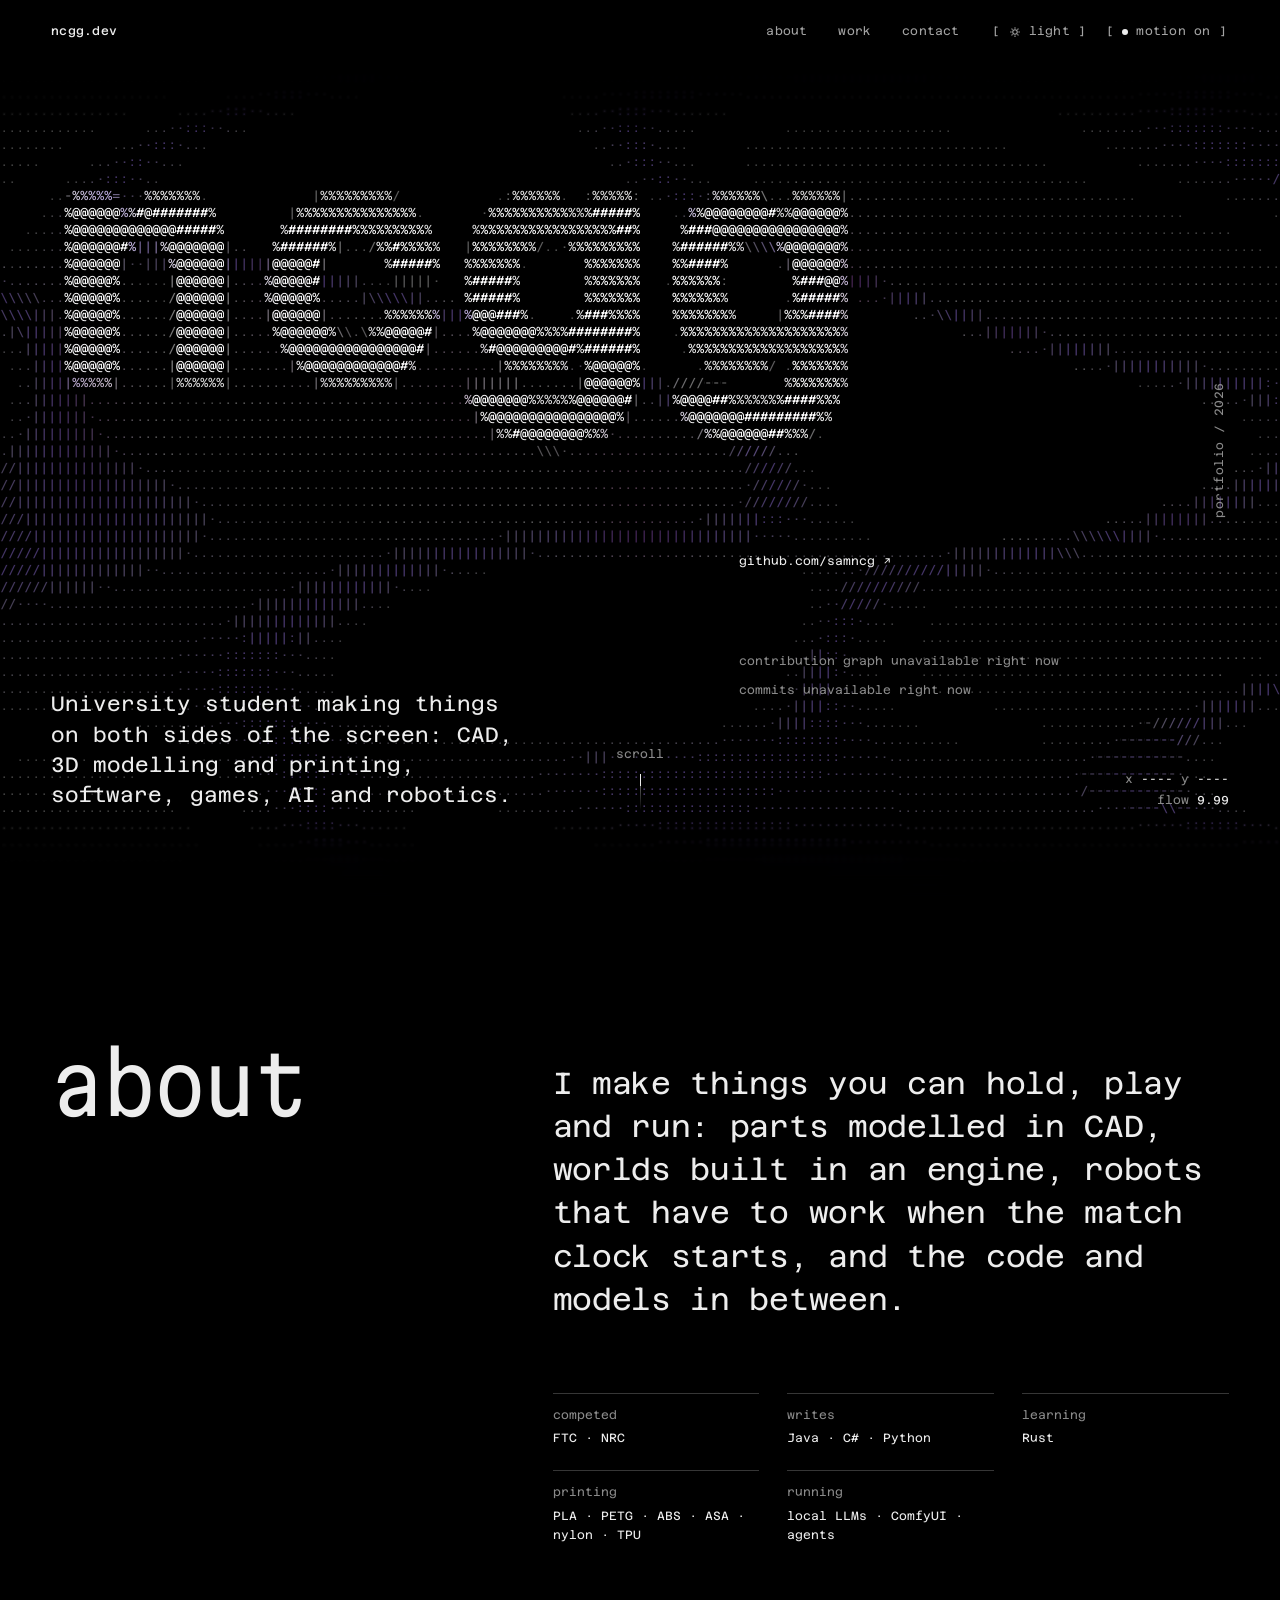
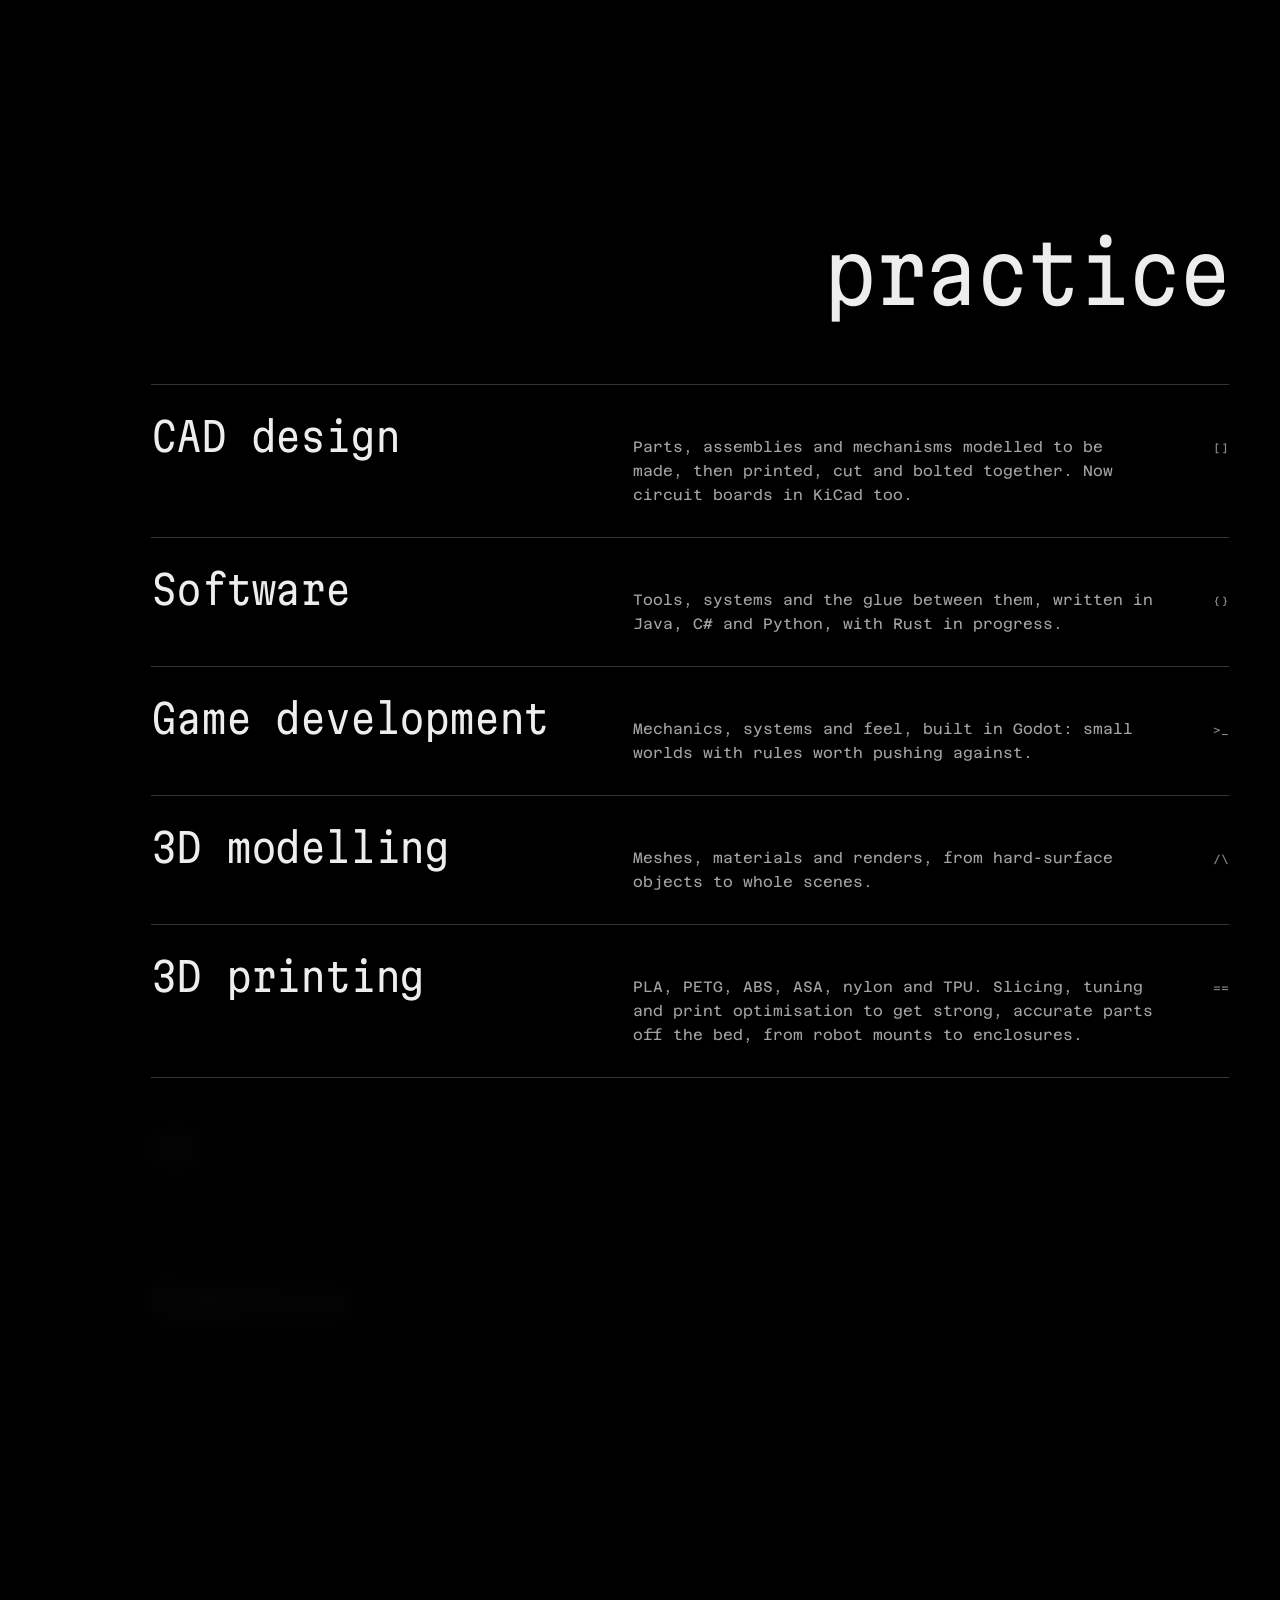
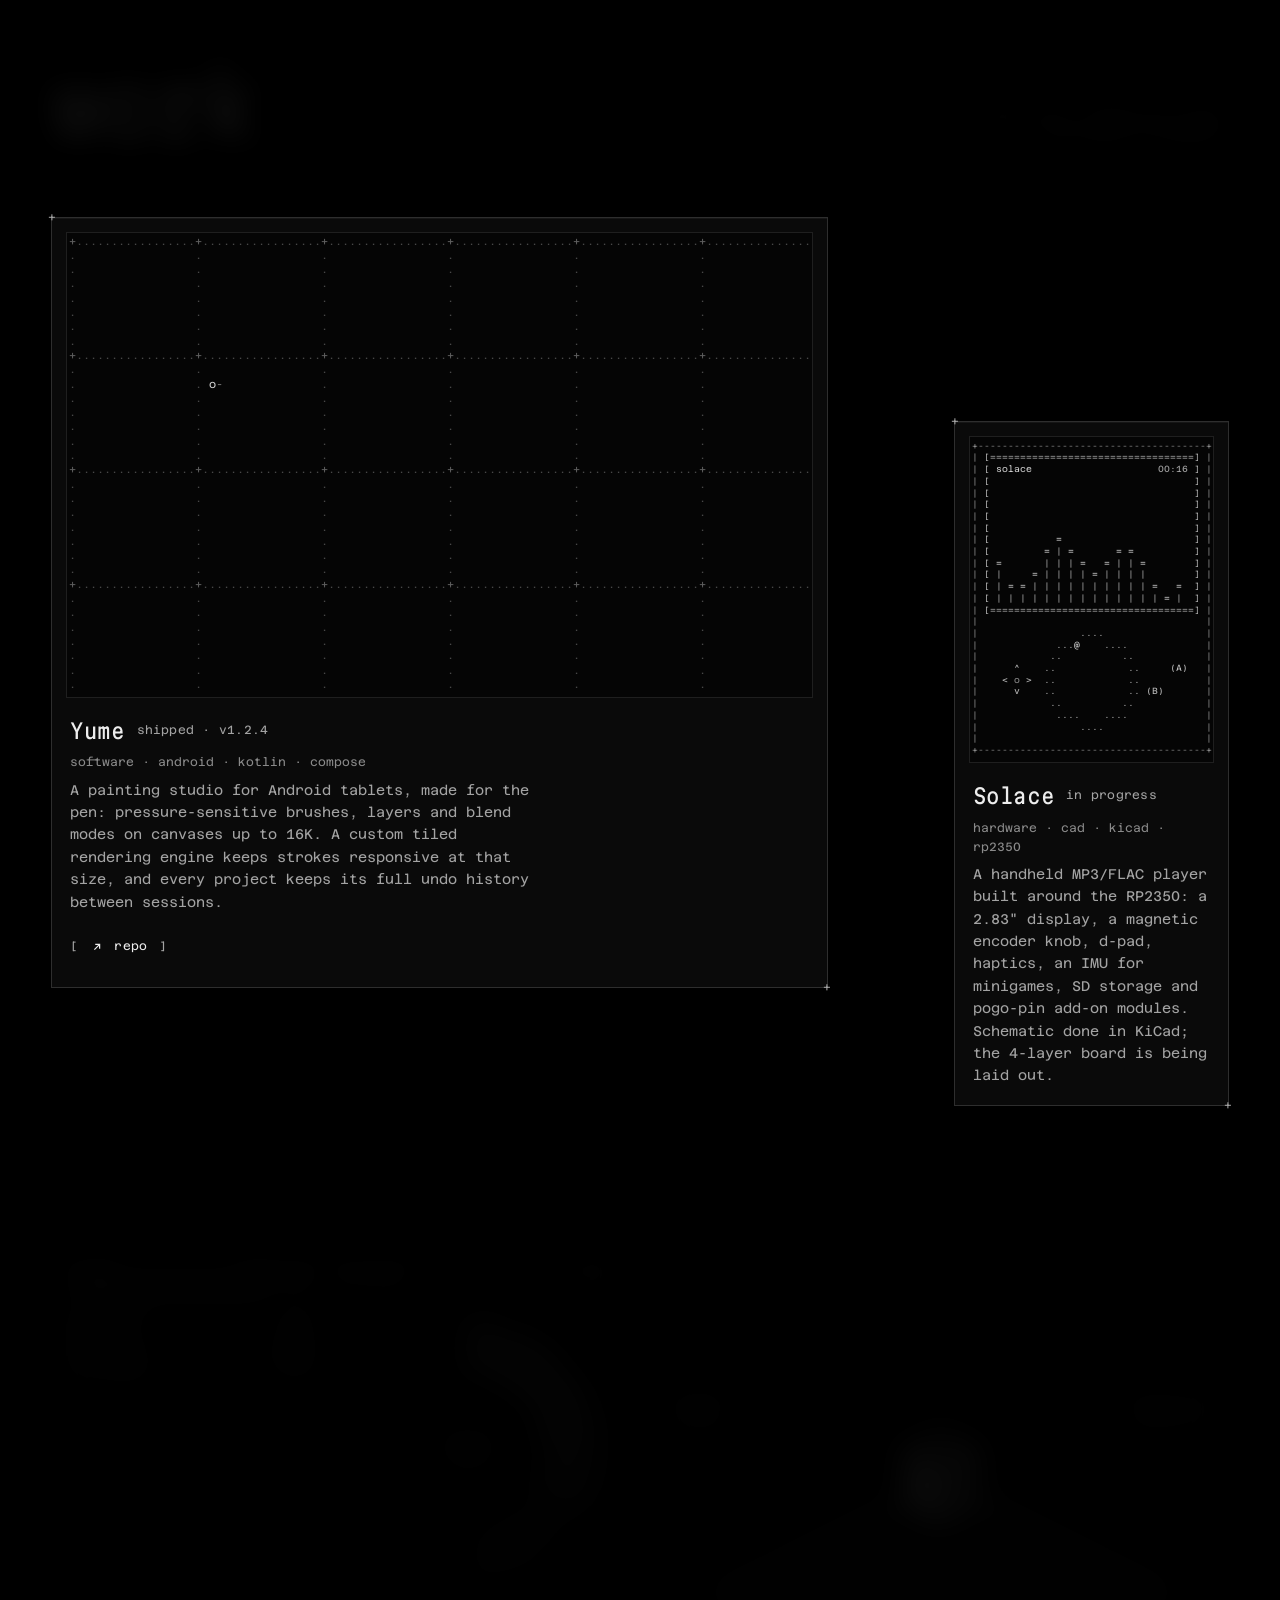
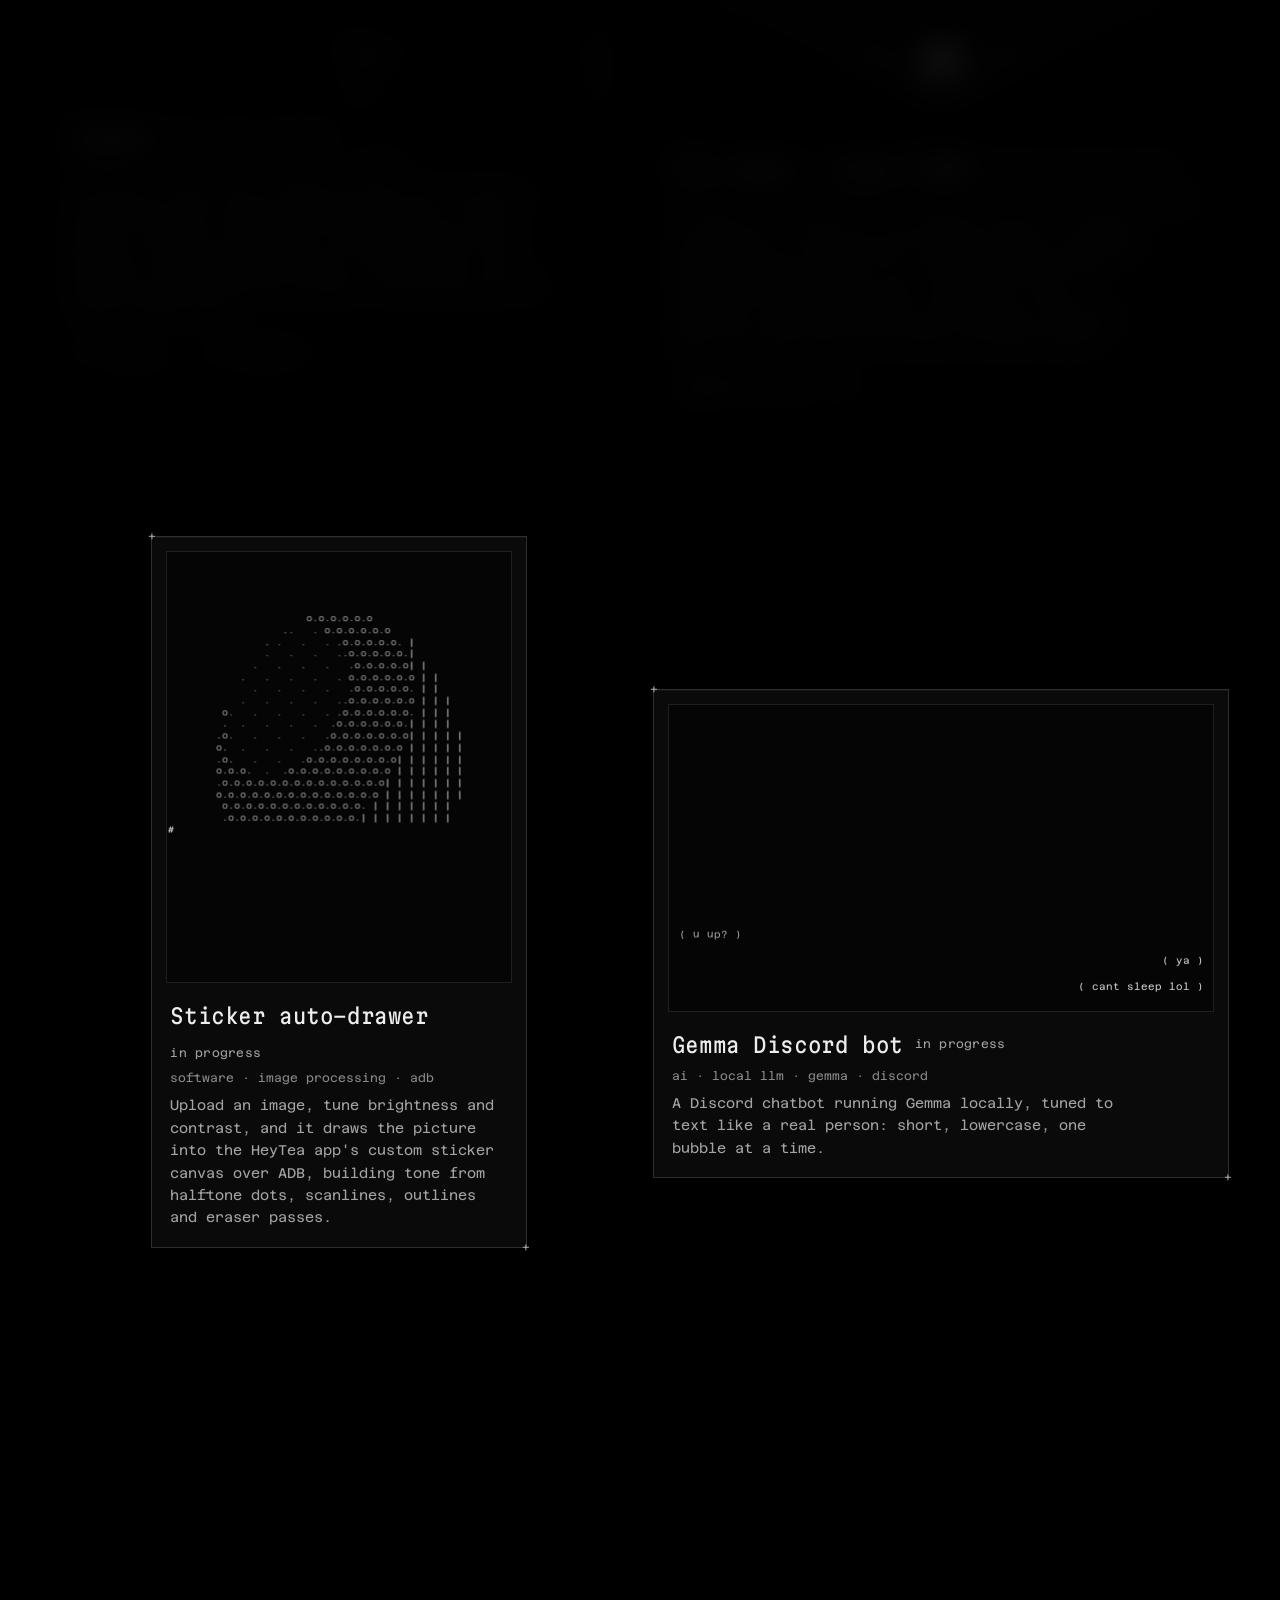
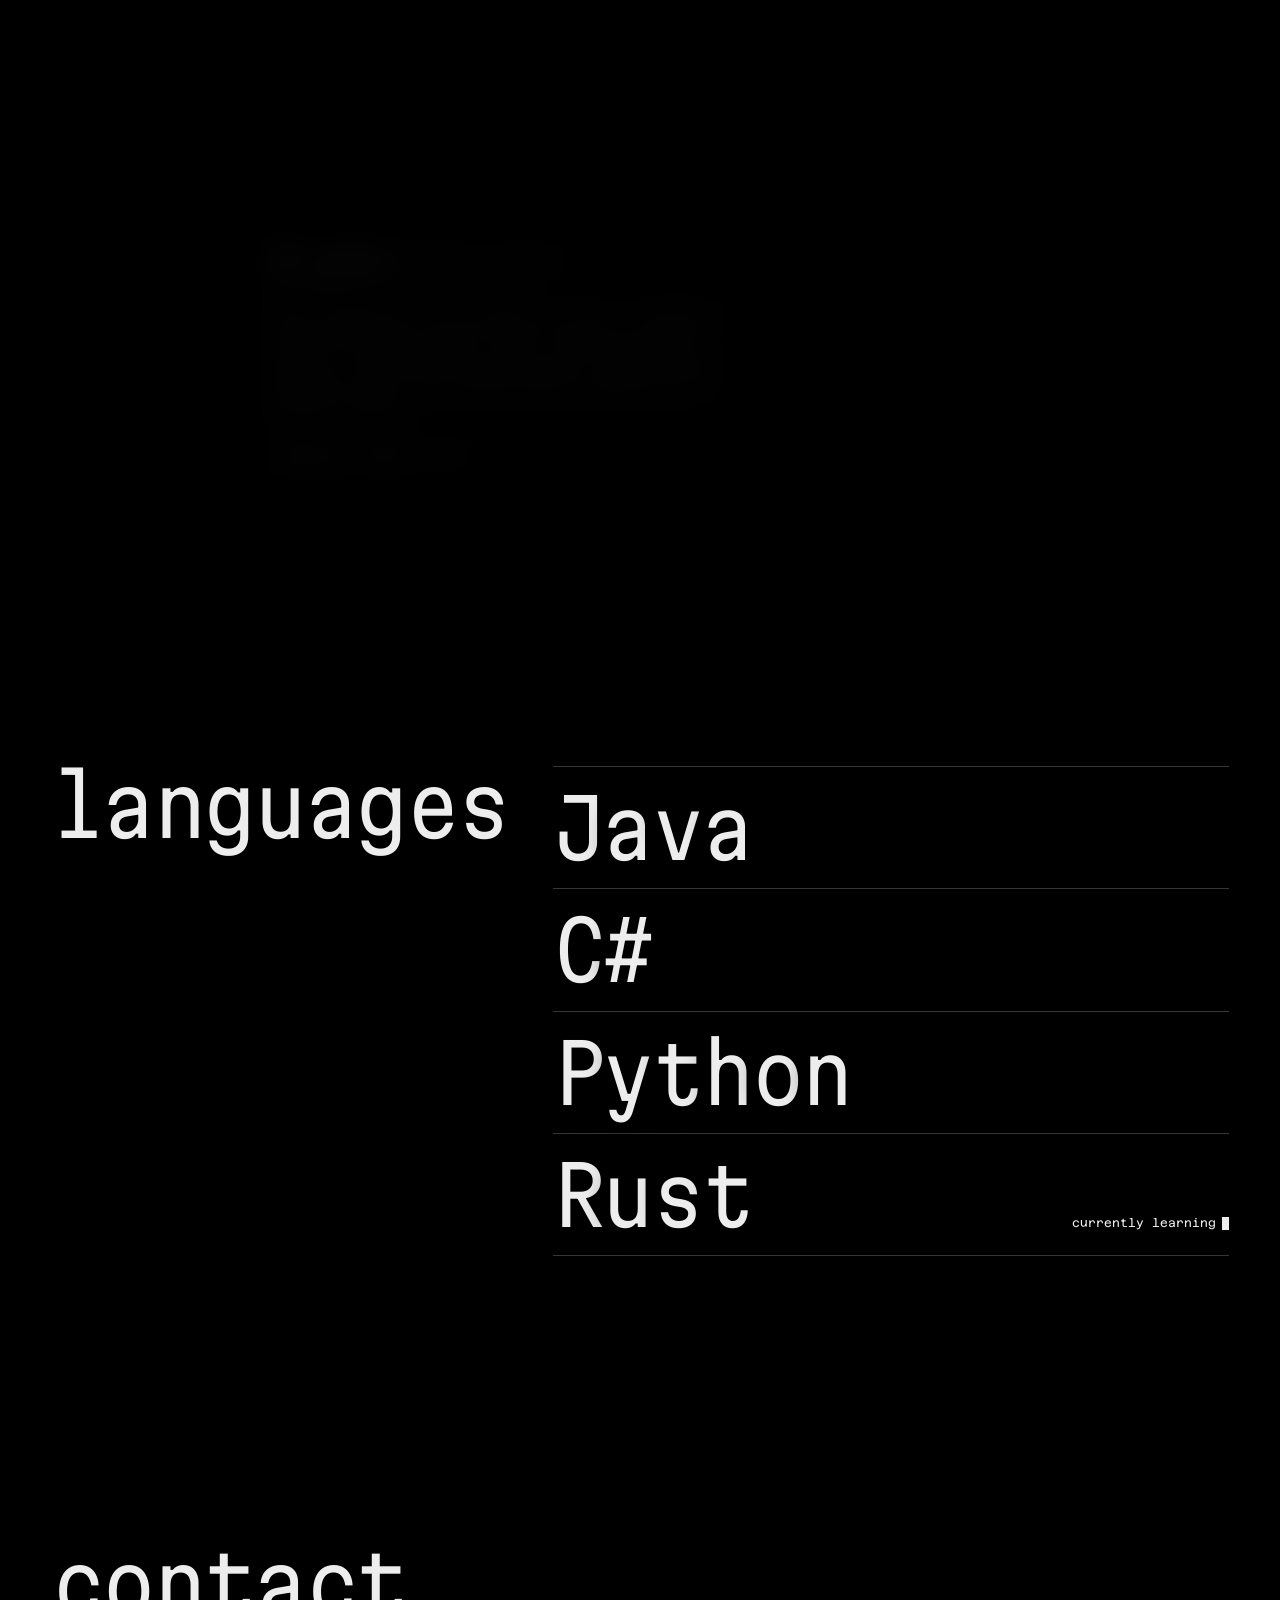
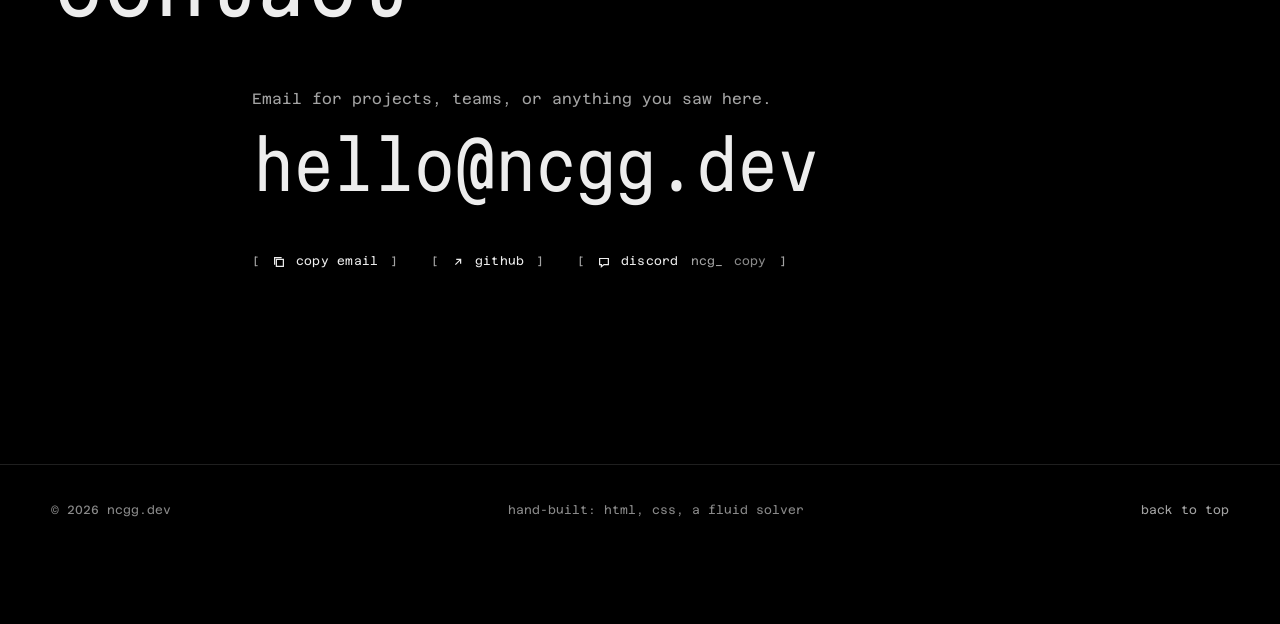
==== index.html @ 1294e47c "Shorten link-preview description to 'a portfolio'" ====
<!doctype html>
<html lang="en">
<head>
  <meta charset="utf-8">
  <meta name="viewport" content="width=device-width, initial-scale=1, viewport-fit=cover">
  <title>ncgg.dev</title>
  <meta name="description" content="ncgg: university student working across CAD design, software, game development, 3D modelling, AI and competition robotics (FTC, NRC).">
  <meta name="theme-color" content="#000000">
  <meta name="color-scheme" content="dark light">
  <meta property="og:title" content="ncgg.dev">
  <meta property="og:description" content="a portfolio">
  <meta property="og:type" content="website">
  <meta property="og:url" content="https://ncgg.dev/">
  <link rel="icon" href="favicon.svg" type="image/svg+xml">
  <link rel="preconnect" href="https://fonts.googleapis.com">
  <link rel="preconnect" href="https://fonts.gstatic.com" crossorigin>
  <link rel="stylesheet" href="https://fonts.googleapis.com/css2?family=Azeret+Mono:wght@300..700&family=Martian+Mono:wdth,wght@75..112.5,100..800&display=swap">
  <link rel="stylesheet" href="css/style.css">
  <script>
    document.documentElement.classList.add('js');
    try { if (localStorage.getItem('ncgg:theme') === 'light') document.documentElement.setAttribute('data-theme', 'light'); } catch (e) {}
  </script>
</head>
<body>
  <a class="skip" href="#about">Skip to content</a>

  <canvas id="field" aria-hidden="true"></canvas>
  <div class="edge edge--top" aria-hidden="true"><i></i><i></i><i></i><i></i><i></i></div>
  <div class="edge edge--bottom" aria-hidden="true"><i></i><i></i><i></i><i></i><i></i></div>

  <header class="bar">
    <a class="bar__mark" href="#top" aria-label="ncgg.dev, back to top">ncgg<span class="bar__mark-tld">.dev</span></a>
    <nav class="bar__nav" aria-label="Sections">
      <a href="#about" data-scramble>about</a>
      <a href="#work" data-scramble>work</a>
      <a href="#contact" data-scramble>contact</a>
      <span class="bar__toggles">
      <button class="theme" type="button" data-theme-toggle aria-label="Switch to light mode">
        <svg class="theme__icon theme__icon--sun" viewBox="0 0 16 16" aria-hidden="true"><circle cx="8" cy="8" r="3"/><path d="M8 1.5v2M8 12.5v2M1.5 8h2M12.5 8h2M3.4 3.4l1.4 1.4M11.2 11.2l1.4 1.4M3.4 12.6l1.4-1.4M11.2 4.8l1.4-1.4"/></svg>
        <svg class="theme__icon theme__icon--moon" viewBox="0 0 16 16" aria-hidden="true"><path d="M13 9.6A5.5 5.5 0 0 1 6.4 3a5.5 5.5 0 1 0 6.6 6.6Z"/></svg>
        <span class="theme__label">light</span>
      </button>
      <button class="motion" type="button" aria-pressed="true" data-motion>
        <span class="motion__dot" aria-hidden="true"></span><span class="motion__label">motion <span class="motion__state">on</span></span>
      </button>
      </span>
    </nav>
  </header>

  <main>
    <!-- HERO: the name "ncgg" is drawn inside the ASCII field by js/main.js -->
    <section class="hero" id="top" aria-labelledby="hero-title">
      <h1 class="sr-only" id="hero-title">ncgg</h1>
      <p class="hero__intro">University student making things on both sides of the screen: CAD, 3D modelling and printing, software, games, AI and robotics.</p>
      <div class="hero__git">
        <a class="hero__git-head" href="https://github.com/samncg" target="_blank" rel="noopener me">
          <span>github.com/samncg</span>
          <svg viewBox="0 0 16 16" aria-hidden="true"><path d="M5 11 11 5M6 5h5v5"/></svg>
        </a>
        <figure class="hero__heat">
          <canvas class="hero__heat-map" data-heat role="img" aria-label="GitHub contribution heatmap for the last year"></canvas>
          <figcaption class="hero__heat-cap" data-heat-cap>loading contributions…</figcaption>
        </figure>
        <ol class="hero__git-log" data-git-log aria-label="Latest public commits on GitHub">
          <li class="hero__git-note">fetching recent commits…</li>
        </ol>
      </div>
      <div class="hero__readout" aria-hidden="true">
        <span class="readout__row"><span>x</span><b data-rx>0000</b><span>y</span><b data-ry>0000</b></span>
        <span class="readout__row"><span>flow</span><b data-rf>0.00</b></span>
      </div>
      <p class="hero__side" aria-hidden="true">portfolio / 2026</p>
      <a class="hero__scroll" href="#about" aria-label="Scroll to about"><span>scroll</span><i aria-hidden="true"></i></a>
    </section>

    <!-- ABOUT -->
    <section class="section about" id="about" aria-labelledby="about-title">
      <h2 class="display" id="about-title" data-weigh data-reveal>about</h2>
      <div class="about__body veil" data-reveal>
        <p class="statement">I make things you can hold, play and run: parts modelled in CAD, worlds built in an engine, robots that have to work when the match clock starts, and the code and models in between.</p>
        <dl class="facts">
          <div><dt>competed</dt><dd>FTC · NRC</dd></div>
          <div><dt>writes</dt><dd>Java · C# · Python</dd></div>
          <div><dt>learning</dt><dd>Rust</dd></div>
          <div><dt>printing</dt><dd>PLA · PETG · ABS · ASA · nylon · TPU</dd></div>
          <div><dt>running</dt><dd>local LLMs · ComfyUI · agents</dd></div>
        </dl>
      </div>
    </section>

    <!-- PRACTICE -->
    <section class="section practice" id="practice" aria-labelledby="practice-title">
      <h2 class="display" id="practice-title" data-weigh data-reveal>practice</h2>
      <ul class="disciplines" role="list">
        <li class="discipline" data-reveal data-gust>
          <h3>CAD design</h3>
          <p>Parts, assemblies and mechanisms modelled to be made, then printed, cut and bolted together. Now circuit boards in KiCad too.</p>
          <span class="discipline__glyph" aria-hidden="true" data-glyph="[]">[]</span>
        </li>
        <li class="discipline" data-reveal data-gust>
          <h3>Software</h3>
          <p>Tools, systems and the glue between them, written in Java, C# and Python, with Rust in progress.</p>
          <span class="discipline__glyph" aria-hidden="true" data-glyph="{}">{}</span>
        </li>
        <li class="discipline" data-reveal data-gust>
          <h3>Game development</h3>
          <p>Mechanics, systems and feel, built in Godot: small worlds with rules worth pushing against.</p>
          <span class="discipline__glyph" aria-hidden="true" data-glyph="&gt;_">&gt;_</span>
        </li>
        <li class="discipline" data-reveal data-gust>
          <h3>3D modelling</h3>
          <p>Meshes, materials and renders, from hard-surface objects to whole scenes.</p>
          <span class="discipline__glyph" aria-hidden="true" data-glyph="/\">/\</span>
        </li>
        <li class="discipline" data-reveal data-gust>
          <h3>3D printing</h3>
          <p>PLA, PETG, ABS, ASA, nylon and TPU. Slicing, tuning and print optimisation to get strong, accurate parts off the bed, from robot mounts to enclosures.</p>
          <span class="discipline__glyph" aria-hidden="true" data-glyph="==">==</span>
        </li>
        <li class="discipline" data-reveal data-gust>
          <h3>AI</h3>
          <p>ComfyUI pipelines, local language models, agentic workflows, and the machine-learning fundamentals underneath them.</p>
          <span class="discipline__glyph" aria-hidden="true" data-glyph="::">::</span>
        </li>
        <li class="discipline" data-reveal data-gust>
          <h3>Robotics</h3>
          <p>Competition robots for FTC and NRC: design, build, program, and iterate between matches.</p>
          <span class="discipline__glyph" aria-hidden="true" data-glyph="@@">@@</span>
        </li>
      </ul>
    </section>

    <!-- WORK: real projects first; the last entry is a marked <placeholder>. To use real media,
         swap a <canvas> for <img src="..." alt="...">; images are styled grayscale. -->
    <section class="section work" id="work" aria-labelledby="work-title">
      <div class="work__head">
        <h2 class="display" id="work-title" data-weigh data-reveal>work</h2>
        <p class="work__note" data-reveal>Shipped work, competition robots and builds in progress.</p>
      </div>

      <div class="work__grid">
        <figure class="piece piece--a" data-reveal>
          <div class="piece__media"><canvas data-media="brush" aria-hidden="true"></canvas></div>
          <figcaption>
            <h3>Yume <span class="piece__status">shipped · v1.2.4</span></h3>
            <p class="piece__meta">software · android · kotlin · compose</p>
            <p>A painting studio for Android tablets, made for the pen: pressure-sensitive brushes, layers and blend modes on canvases up to 16K. A custom tiled rendering engine keeps strokes responsive at that size, and every project keeps its full undo history between sessions.</p>
            <p class="piece__links">
              <a class="action" href="https://github.com/samncg/yume" target="_blank" rel="noopener">
                <svg viewBox="0 0 16 16" aria-hidden="true"><path d="M5 11 11 5M6 5h5v5"/></svg><span>repo</span>
              </a>
            </p>
          </figcaption>
        </figure>

        <figure class="piece piece--b" data-reveal>
          <div class="piece__media"><canvas data-media="player" aria-hidden="true"></canvas></div>
          <figcaption>
            <h3>Solace <span class="piece__status">in progress</span></h3>
            <p class="piece__meta">hardware · cad · kicad · rp2350</p>
            <p>A handheld MP3/FLAC player built around the RP2350: a 2.83" display, a magnetic encoder knob, d-pad, haptics, an IMU for minigames, SD storage and pogo-pin add-on modules. Schematic done in KiCad; the 4-layer board is being laid out.</p>
          </figcaption>
        </figure>

        <figure class="piece piece--c" data-reveal>
          <div class="piece__media"><canvas data-media="ledger" aria-hidden="true"></canvas></div>
          <figcaption>
            <h3>Ledger <span class="piece__status">live · web + android</span></h3>
            <p class="piece__meta">software · react · vite · kotlin · compose</p>
            <p>A private, local-first budgeting app built around a daily allowance: unspent money rolls over or gets banked. Category breakdowns, spending trends and a heatmap, recurring automations, a piggy bank, and backups that move freely between the web app and the native Android port.</p>
            <p class="piece__links">
              <a class="action" href="https://github.com/samncg/ledger-app" target="_blank" rel="noopener">
                <svg viewBox="0 0 16 16" aria-hidden="true"><path d="M5 11 11 5M6 5h5v5"/></svg><span>repo</span>
              </a>
              <a class="action" href="https://samncg.github.io/ledger/" target="_blank" rel="noopener">
                <svg viewBox="0 0 16 16" aria-hidden="true"><path d="M5 11 11 5M6 5h5v5"/></svg><span>try it</span>
              </a>
            </p>
          </figcaption>
        </figure>

        <figure class="piece piece--d" data-reveal>
          <div class="piece__media"><canvas data-media="ftc" aria-label="Animation: a square robot collects three balls on its own side, lines up at the centre of the field and shoots them into the goal on the far side." role="img"></canvas></div>
          <figcaption>
            <h3>FTC robot · team 27308 <span class="piece__status">finalist alliance award</span></h3>
            <p class="piece__meta">robotics · cad · 3d printing · java · FIRST Tech Challenge DECODE</p>
            <p>A competition robot for the DECODE season: a mecanum drivetrain, an intake that collects three artifacts, and a flywheel shooter on a rotating turret that launches them into the goal. Designed in CAD, rendered, printed and built for matches in Penang, where the team took the Finalist Alliance Award.</p>
            <p class="piece__links">
              <button class="action" type="button" data-drawer-open="ftc-photos" aria-haspopup="dialog">
                <svg viewBox="0 0 16 16" aria-hidden="true"><rect x="2" y="2" width="5" height="5"/><rect x="9" y="2" width="5" height="5"/><rect x="2" y="9" width="5" height="5"/><rect x="9" y="9" width="5" height="5"/></svg>
                <span>open photos · 8</span>
              </button>
            </p>
          </figcaption>
        </figure>

        <figure class="piece piece--e" data-reveal>
          <div class="piece__media"><canvas data-media="halftone" aria-hidden="true"></canvas></div>
          <figcaption>
            <h3>Sticker auto-drawer <span class="piece__status">in progress</span></h3>
            <p class="piece__meta">software · image processing · adb</p>
            <p>Upload an image, tune brightness and contrast, and it draws the picture into the HeyTea app's custom sticker canvas over ADB, building tone from halftone dots, scanlines, outlines and eraser passes.</p>
          </figcaption>
        </figure>

        <figure class="piece piece--f" data-reveal>
          <div class="piece__media"><canvas data-media="chat" aria-hidden="true"></canvas></div>
          <figcaption>
            <h3>Gemma Discord bot <span class="piece__status">in progress</span></h3>
            <p class="piece__meta">ai · local llm · gemma · discord</p>
            <p>A Discord chatbot running Gemma locally, tuned to text like a real person: short, lowercase, one bubble at a time.</p>
          </figcaption>
        </figure>

        <figure class="piece piece--g" data-reveal>
          <div class="piece__media"><canvas data-media="models" role="img" aria-label="Animation: three 3D-printed models turning on a turntable one after another: a handheld console shell, a phone case and a lattice water-bottle sleeve."></canvas></div>
          <figcaption>
            <h3>3D models <span class="piece__status">modelled · printed</span></h3>
            <p class="piece__meta">3d modelling · cad · 3d printing</p>
            <p>Parts designed to be printed and used: a handheld console enclosure with a knob, d-pad and screen window, a two-part phone case with a bumper frame and back plate, and a water-bottle sleeve with a Voronoi lattice.</p>
            <p class="piece__links">
              <button class="action" type="button" data-drawer-open="model-renders" aria-haspopup="dialog">
                <svg viewBox="0 0 16 16" aria-hidden="true"><rect x="2" y="2" width="5" height="5"/><rect x="9" y="2" width="5" height="5"/><rect x="2" y="9" width="5" height="5"/><rect x="9" y="9" width="5" height="5"/></svg>
                <span>open renders · 3</span>
              </button>
            </p>
          </figcaption>
        </figure>
      </div>
    </section>

    <!-- FTC photo drawer -->
    <dialog class="drawer" id="ftc-photos" aria-labelledby="ftc-photos-title">
      <div class="drawer__panel">
        <header class="drawer__head">
          <h2 class="drawer__title" id="ftc-photos-title">FTC 27308 <span class="drawer__sub">DECODE · 8 photos</span></h2>
          <button class="action drawer__close" type="button" data-drawer-close>
            <svg viewBox="0 0 16 16" aria-hidden="true"><path d="M4 4l8 8M12 4l-8 8"/></svg><span>close</span>
          </button>
        </header>
        <ul class="gallery" role="list">
          <li><button class="gallery__item gallery__item--wide" type="button" data-full="assets/ftc/ftc-1.jpg"><img src="assets/ftc/ftc-1-sm.jpg" width="720" height="528" loading="lazy" alt="The team on stage with robot 27308 and their Finalist Alliance Award certificates."><span>Finalist Alliance Award, Penang</span></button></li>
          <li><button class="gallery__item gallery__item--wide" type="button" data-full="assets/ftc/ftc-8.jpg"><img src="assets/ftc/ftc-8-sm.jpg" width="720" height="404" loading="lazy" alt="CAD render of robot 27308 with its turret shooter and side panels."><span>CAD render of 27308</span></button></li>
          <li><button class="gallery__item gallery__item--tall" type="button" data-full="assets/ftc/ftc-3.jpg"><img src="assets/ftc/ftc-3-sm.jpg" width="638" height="720" loading="lazy" alt="Section view of the robot's intake and shooter, with a ball between the flywheel and the hood."><span>Section view: intake and shooter</span></button></li>
          <li><button class="gallery__item gallery__item--tall" type="button" data-full="assets/ftc/ftc-6.jpg"><img src="assets/ftc/ftc-6-sm.jpg" width="408" height="720" loading="lazy" alt="Mid-build: the mecanum drivetrain and the blue turret ring on the bench."><span>Mid-build: drivetrain and turret ring</span></button></li>
          <li><button class="gallery__item gallery__item--wide" type="button" data-full="assets/ftc/ftc-4.jpg"><img src="assets/ftc/ftc-4-sm.jpg" width="720" height="440" loading="lazy" alt="Drivers at the field edge during a match on the DECODE field."><span>Driving a match</span></button></li>
          <li><button class="gallery__item gallery__item--wide" type="button" data-full="assets/ftc/ftc-2.jpg"><img src="assets/ftc/ftc-2-sm.jpg" width="720" height="372" loading="lazy" alt="The robot rendered in Blender inside a blocky cherry-blossom scene."><span>Blender render (Cycles)</span></button></li>
          <li><button class="gallery__item gallery__item--tall" type="button" data-full="assets/ftc/ftc-7.jpg"><img src="assets/ftc/ftc-7-sm.jpg" width="408" height="720" loading="lazy" alt="Adjusting the robot's intake in the pits before matches."><span>Pit adjustments</span></button></li>
          <li><button class="gallery__item gallery__item--tall" type="button" data-full="assets/ftc/ftc-5.jpg"><img src="assets/ftc/ftc-5-sm.jpg" width="408" height="720" loading="lazy" alt="Two FIRST Tech Challenge medals held up in the event hall."><span>Medals</span></button></li>
        </ul>
        <figure class="viewer" hidden>
          <figcaption class="viewer__bar">
            <span class="viewer__caption"></span>
            <span class="viewer__nav">
              <button class="action" type="button" data-viewer="prev"><span>prev</span></button>
              <button class="action" type="button" data-viewer="next"><span>next</span></button>
              <button class="action" type="button" data-viewer="close"><span>grid</span></button>
            </span>
          </figcaption>
        </figure>
      </div>
    </dialog>

    <!-- 3D model renders drawer -->
    <dialog class="drawer" id="model-renders" aria-labelledby="model-renders-title">
      <div class="drawer__panel">
        <header class="drawer__head">
          <h2 class="drawer__title" id="model-renders-title">3D models <span class="drawer__sub">3 renders</span></h2>
          <button class="action drawer__close" type="button" data-drawer-close>
            <svg viewBox="0 0 16 16" aria-hidden="true"><path d="M4 4l8 8M12 4l-8 8"/></svg><span>close</span>
          </button>
        </header>
        <ul class="gallery" role="list">
          <li class="gallery__span"><button class="gallery__item gallery__item--wide" type="button" data-full="assets/models/model-1.jpg"><img src="assets/models/model-1-sm.jpg" width="720" height="466" loading="lazy" alt="Isometric CAD render of an orange handheld console enclosure with a screen window, a large knob, four d-pad buttons, a USB-C port and a headphone jack."><span>Handheld console enclosure</span></button></li>
          <li><button class="gallery__item gallery__item--wide" type="button" data-full="assets/models/model-2.jpg"><img src="assets/models/model-2-sm.jpg" width="720" height="582" loading="lazy" alt="CAD render of a two-part phone case: a curved bumper frame and a back plate."><span>Phone case: bumper and back plate</span></button></li>
          <li><button class="gallery__item gallery__item--wide" type="button" data-full="assets/models/model-3.jpg"><img src="assets/models/model-3-sm.jpg" width="720" height="646" loading="lazy" alt="Two Voronoi-lattice water-bottle sleeves on a slicer build plate."><span>Bottle sleeves on the slicer plate</span></button></li>
        </ul>
        <figure class="viewer" hidden>
          <figcaption class="viewer__bar">
            <span class="viewer__caption"></span>
            <span class="viewer__nav">
              <button class="action" type="button" data-viewer="prev"><span>prev</span></button>
              <button class="action" type="button" data-viewer="next"><span>next</span></button>
              <button class="action" type="button" data-viewer="close"><span>grid</span></button>
            </span>
          </figcaption>
        </figure>
      </div>
    </dialog>

    <!-- LANGUAGES -->
    <section class="section stack" id="stack" aria-labelledby="stack-title">
      <h2 class="display" id="stack-title" data-weigh data-reveal>languages</h2>
      <ul class="langs" role="list">
        <li data-reveal><span class="lang" data-weigh>Java</span></li>
        <li data-reveal><span class="lang" data-weigh>C#</span></li>
        <li data-reveal><span class="lang" data-weigh>Python</span></li>
        <li data-reveal><span class="lang" data-weigh>Rust</span><span class="lang__now">currently learning<i class="caret" aria-hidden="true"></i></span></li>
      </ul>
    </section>

    <!-- CONTACT: replace the email and GitHub link with your own -->
    <section class="section contact" id="contact" aria-labelledby="contact-title">
      <h2 class="display" id="contact-title" data-weigh data-reveal>contact</h2>
      <div class="contact__body veil" data-reveal>
        <p class="contact__lede">Email for projects, teams, or anything you saw here.</p>
        <a class="contact__mail" href="mailto:hello@ncgg.dev" data-email="hello@ncgg.dev" data-weigh>hello@ncgg.dev</a>
        <span class="tag tag--contact" data-contact-placeholder="email" hidden>placeholder address</span>
        <div class="contact__actions">
          <button class="action" type="button" data-copy="email" data-copy-what="Email address">
            <svg viewBox="0 0 16 16" aria-hidden="true"><rect x="5" y="5" width="8" height="8"/><path d="M3 11V3h8"/></svg>
            <span data-copy-label>copy email</span>
          </button>
          <a class="action" href="https://github.com/" rel="me noopener" target="_blank" data-github>
            <svg viewBox="0 0 16 16" aria-hidden="true"><path d="M5 11 11 5M6 5h5v5"/></svg>
            <span>github</span>
          </a>
          <button class="action" type="button" data-copy="discord" data-copy-what="Discord username" aria-label="Copy Discord username ncg_">
            <svg viewBox="0 0 16 16" aria-hidden="true"><path d="M3 4h10v7H8l-3 2.5V11H3z"/></svg>
            <span>discord <span class="action__val" data-discord-name>ncg_</span></span>
            <span class="action__hint" data-copy-label>copy</span>
          </button>
        </div>
        <p class="sr-only" role="status" aria-live="polite" data-live></p>
      </div>
    </section>
  </main>

  <footer class="foot">
    <span>© <span data-year>2026</span> ncgg.dev</span>
    <span class="foot__made">hand-built: html, css, a fluid solver</span>
    <a href="#top" data-scramble>back to top</a>
  </footer>

  <script src="js/fluid.js"></script>
  <script src="js/media.js"></script>
  <script src="js/ftc.js"></script>
  <script src="js/main.js"></script>
</body>
</html>
---- css/style.css ----
:root {
  --bg: #000;
  --bg-rgb: 0 0 0;
  --fg: #ededed;
  --fg-rgb: 237 237 237;
  --fg-2: #a3a3a3;
  --fg-3: #8a8a8a;
  --line: #1f1f1f;
  --line-2: #363636;
  --line-3: #6a6a6a;
  --thumb: #2c2c2c;
  --thumb-hover: #4a4a4a;
  --on-fg-muted: #3a3a3a;
  --panel-rgb: 12 12 12;
  --panel-line: #2e2e2e;
  --media-bg: #050505;
  --panel-shadow: inset 0 1px 0 rgb(255 255 255 / 0.05), 0 24px 48px -28px rgb(0 0 0 / 0.9);
  --panel-shadow-hover: inset 0 1px 0 rgb(255 255 255 / 0.08), 0 30px 60px -28px rgb(0 0 0 / 1);
  --mono: "Azeret Mono", ui-monospace, "SFMono-Regular", Menlo, Consolas, monospace;
  --display: "Martian Mono", "Azeret Mono", ui-monospace, monospace;
  --gut: clamp(16px, 4vw, 56px);
  --bar-h: 64px;
  --ease: cubic-bezier(0.16, 1, 0.3, 1);
  --step--1: 0.75rem;
  --step-0: 0.9375rem;
  --step-1: clamp(1.05rem, 0.9rem + 0.6vw, 1.3rem);
  --step-2: clamp(1.25rem, 0.95rem + 1.25vw, 1.9rem);
  --step-4: clamp(2.4rem, 1.2rem + 5vw, 5.75rem);
  color-scheme: dark;
}

:root[data-theme="light"] {
  --bg: #f2f2f2;
  --bg-rgb: 242 242 242;
  --fg: #121212;
  --fg-rgb: 18 18 18;
  --fg-2: #4a4a4a;
  --fg-3: #616161;
  --line: #dddddd;
  --line-2: #bcbcbc;
  --line-3: #7a7a7a;
  --thumb: #c9c9c9;
  --thumb-hover: #9a9a9a;
  --on-fg-muted: #bdbdbd;
  --panel-rgb: 255 255 255;
  --panel-line: #cfcfcf;
  --media-bg: #f7f7f7;
  --panel-shadow: 0 1px 2px rgb(0 0 0 / 0.06), 0 20px 44px -24px rgb(0 0 0 / 0.28);
  --panel-shadow-hover: 0 1px 2px rgb(0 0 0 / 0.08), 0 28px 56px -24px rgb(0 0 0 / 0.36);
  color-scheme: light;
}

*, *::before, *::after { box-sizing: border-box; }

html {
  background: var(--bg);
  -webkit-text-size-adjust: 100%;
  scroll-padding-top: calc(var(--bar-h) + 24px);
  scrollbar-color: var(--thumb) var(--bg);
  scrollbar-width: thin;
}
@media (prefers-reduced-motion: no-preference) {
  html { scroll-behavior: smooth; }
}

body {
  margin: 0;
  background: var(--bg);
  color: var(--fg);
  font-family: var(--mono);
  font-size: var(--step-0);
  line-height: 1.6;
  font-weight: 400;
  -webkit-font-smoothing: antialiased;
  text-rendering: optimizeLegibility;
  overflow-x: clip;
}

::selection { background: var(--fg); color: var(--bg); }
::-webkit-scrollbar { width: 10px; height: 10px; }
::-webkit-scrollbar-track { background: var(--bg); }
::-webkit-scrollbar-thumb { background: var(--thumb); border: 3px solid var(--bg); border-radius: 10px; }
::-webkit-scrollbar-thumb:hover { background: var(--thumb-hover); }

a { color: inherit; text-decoration: none; }
button { font: inherit; color: inherit; background: none; border: 0; padding: 0; cursor: pointer; }
h1, h2, h3, p, dl, dd, ul, figure { margin: 0; }
ul { padding: 0; list-style: none; }

:focus-visible { outline: 1px solid var(--fg); outline-offset: 5px; border-radius: 2px; }

.sr-only {
  position: absolute; width: 1px; height: 1px; padding: 0; margin: -1px;
  overflow: hidden; clip: rect(0 0 0 0); white-space: nowrap; border: 0;
}

.skip {
  position: fixed; top: 12px; left: 12px; z-index: 50;
  padding: 10px 14px; background: var(--fg); color: var(--bg); font-size: var(--step--1);
  transform: translateY(-160%); transition: transform 0.3s var(--ease);
}
.skip:focus-visible { transform: none; outline-color: var(--bg); }

/* ---------- field + progressive blur edges ---------- */

#field {
  position: fixed; inset: 0 auto auto 0;
  width: 100vw; height: 100vh;
  z-index: 0; display: block;
  pointer-events: none;
  opacity: 0;
  transition: opacity 1.6s var(--ease);
}
.field-ready #field { opacity: 1; }

.edge {
  position: fixed; left: 0; right: 0; z-index: 5;
  pointer-events: none;
}
.edge i { position: absolute; inset: 0; display: block; }
.edge--top { top: 0; height: 132px; }
.edge--bottom { bottom: 0; height: 84px; }

.edge--top i:nth-child(1) { backdrop-filter: blur(1px); -webkit-backdrop-filter: blur(1px); mask: linear-gradient(to top, transparent 0%, #000 20%, #000 100%); }
.edge--top i:nth-child(2) { backdrop-filter: blur(2px); -webkit-backdrop-filter: blur(2px); mask: linear-gradient(to top, transparent 20%, #000 40%, #000 100%); }
.edge--top i:nth-child(3) { backdrop-filter: blur(4px); -webkit-backdrop-filter: blur(4px); mask: linear-gradient(to top, transparent 40%, #000 60%, #000 100%); }
.edge--top i:nth-child(4) { backdrop-filter: blur(8px); -webkit-backdrop-filter: blur(8px); mask: linear-gradient(to top, transparent 60%, #000 80%, #000 100%); }
.edge--top i:nth-child(5) { backdrop-filter: blur(14px); -webkit-backdrop-filter: blur(14px); mask: linear-gradient(to top, transparent 78%, #000 100%); }
.edge--top::after {
  content: ""; position: absolute; inset: 0;
  background: linear-gradient(to bottom, var(--bg) 0, rgb(var(--bg-rgb) / 0.92) 52px, rgb(var(--bg-rgb) / 0.55) 72%, transparent);
}

.edge--bottom i:nth-child(1) { backdrop-filter: blur(1px); -webkit-backdrop-filter: blur(1px); mask: linear-gradient(to bottom, transparent 0%, #000 20%, #000 100%); }
.edge--bottom i:nth-child(2) { backdrop-filter: blur(2px); -webkit-backdrop-filter: blur(2px); mask: linear-gradient(to bottom, transparent 20%, #000 40%, #000 100%); }
.edge--bottom i:nth-child(3) { backdrop-filter: blur(4px); -webkit-backdrop-filter: blur(4px); mask: linear-gradient(to bottom, transparent 40%, #000 60%, #000 100%); }
.edge--bottom i:nth-child(4) { backdrop-filter: blur(8px); -webkit-backdrop-filter: blur(8px); mask: linear-gradient(to bottom, transparent 60%, #000 80%, #000 100%); }
.edge--bottom i:nth-child(5) { backdrop-filter: blur(14px); -webkit-backdrop-filter: blur(14px); mask: linear-gradient(to bottom, transparent 78%, #000 100%); }
.edge--bottom::after {
  content: ""; position: absolute; inset: 0;
  background: linear-gradient(to top, rgb(var(--bg-rgb) / 0.7), transparent);
}

/* ---------- bar ---------- */

.bar {
  position: fixed; top: 0; left: 0; right: 0; z-index: 10;
  height: var(--bar-h);
  display: flex; align-items: center; justify-content: space-between; gap: 16px;
  padding: 0 var(--gut);
  padding-top: env(safe-area-inset-top);
  font-size: var(--step--1);
  letter-spacing: 0.02em;
}
.bar__mark { color: var(--fg); font-weight: 500; padding: 8px 0; }
.bar__nav { display: flex; align-items: center; gap: clamp(14px, 2.4vw, 32px); }
.bar__nav a {
  color: var(--fg-2); padding: 8px 0; position: relative;
  transition: color 0.3s var(--ease);
}
.bar__nav a::after {
  content: ""; position: absolute; left: 0; right: 0; bottom: 4px; height: 1px;
  background: currentColor; transform: scaleX(0); transform-origin: left;
  transition: transform 0.5s var(--ease);
}
.bar__nav a:hover, .bar__nav a[aria-current="true"] { color: var(--fg); }
.bar__nav a:hover::after, .bar__nav a[aria-current="true"]::after { transform: scaleX(1); }

.motion {
  display: inline-flex; align-items: center; gap: 8px;
  height: 40px; padding: 0 2px;
  color: var(--fg-2); font-size: var(--step--1); letter-spacing: 0.02em;
  transition: color 0.3s var(--ease);
}
.motion::before { content: "["; color: var(--fg-2); }
.motion::after { content: "]"; color: var(--fg-2); }
.motion:hover { color: var(--fg); }
.theme {
  display: inline-flex; align-items: center; gap: 8px;
  height: 40px; padding: 0 2px;
  color: var(--fg-2); font-size: var(--step--1); letter-spacing: 0.02em;
  transition: color 0.3s var(--ease);
}
.theme::before { content: "["; color: var(--fg-2); }
.theme::after { content: "]"; color: var(--fg-2); }
.theme:hover { color: var(--fg); }
.theme__icon { width: 12px; height: 12px; fill: none; stroke: currentColor; stroke-width: 1.4; }
.bar__toggles { display: inline-flex; align-items: center; gap: clamp(8px, 1.4vw, 16px); }
.motion__dot {
  width: 6px; height: 6px; border-radius: 50%;
  background: var(--fg); box-shadow: 0 0 0 0 rgb(var(--fg-rgb) / 0.4);
  transition: background 0.3s var(--ease);
}
.motion[aria-pressed="true"] .motion__dot { animation: pulse 2.4s var(--ease) infinite; }
.motion[aria-pressed="false"] .motion__dot { background: transparent; box-shadow: inset 0 0 0 1px var(--fg-3); }
@keyframes pulse {
  0% { box-shadow: 0 0 0 0 rgb(var(--fg-rgb) / 0.35); }
  70%, 100% { box-shadow: 0 0 0 7px rgb(var(--fg-rgb) / 0); }
}

/* ---------- layout ---------- */

main, .foot { position: relative; z-index: 2; }

.section {
  display: grid;
  grid-template-columns: repeat(12, minmax(0, 1fr));
  column-gap: clamp(12px, 2vw, 28px);
  padding: clamp(96px, 16vh, 200px) var(--gut);
}

.display {
  font-family: var(--display);
  font-size: var(--step-4);
  font-weight: 300;
  font-variation-settings: "wdth" 87.5;
  line-height: 0.95;
  letter-spacing: -0.04em;
  color: var(--fg);
  text-wrap: balance;
}
[data-weigh] .ch { display: inline-block; font-variation-settings: "wdth" var(--wd, 87.5); font-weight: var(--wg, 300); transition: font-weight 0.5s var(--ease); }

/* soft blurred veil so text stays readable over the field */
.veil { position: relative; isolation: isolate; }
.veil::before {
  content: ""; position: absolute; z-index: -1;
  inset: -48px -56px;
  background: rgb(var(--bg-rgb) / 0.62);
  backdrop-filter: blur(5px); -webkit-backdrop-filter: blur(5px);
  mask: radial-gradient(closest-side, #000 62%, transparent);
  -webkit-mask: radial-gradient(closest-side, #000 62%, transparent);
  pointer-events: none;
}

/* ---------- hero ---------- */

.hero {
  position: relative;
  height: 100vh; height: 100svh;
  min-height: 520px;
  padding: 0 var(--gut);
  --hero-b: clamp(88px, 10vh, 116px);
}
.hero__intro {
  position: absolute; left: var(--gut); bottom: var(--hero-b);
  max-width: 34ch;
  font-size: var(--step-1);
  line-height: 1.45;
  color: var(--fg);
  text-wrap: pretty;
  text-shadow: 0 0 18px var(--bg), 0 0 6px var(--bg);
}
.hero__readout {
  position: absolute; right: var(--gut); bottom: var(--hero-b);
  display: grid; justify-items: end; gap: 2px;
  font-size: var(--step--1); color: var(--fg-3);
  font-variant-numeric: tabular-nums;
  text-shadow: 0 0 10px var(--bg);
}
.readout__row { display: inline-flex; gap: 8px; }
.readout__row b { color: var(--fg); font-weight: 400; min-width: 4ch; text-align: right; }
.hero__git {
  position: absolute; right: calc(var(--gut) + 30px); bottom: calc(var(--hero-b) + 52px);
  width: min(460px, 40vw);
  font-size: var(--step--1); line-height: 1.6;
  text-shadow: 0 0 10px var(--bg);
}
.hero__git-head {
  display: inline-flex; align-items: center; gap: 6px;
  color: var(--fg); padding: 2px 0 6px;
  border-bottom: 1px solid transparent;
  transition: border-color 0.3s var(--ease);
}
.hero__git-head svg { width: 12px; height: 12px; fill: none; stroke: currentColor; stroke-width: 1.4; }
.hero__git-head:hover { border-bottom-color: var(--fg); }
.hero__heat { margin: 4px 0 10px; }
.hero__heat-map { display: block; width: 100%; height: 64px; cursor: crosshair; }
.hero__heat-cap { margin-top: 6px; color: var(--fg-3); font-variant-numeric: tabular-nums; }
.hero__git-log { list-style: none; margin: 0; padding: 0; height: calc(1.6em * 4); }
.hero__git-log li { height: 1.6em; }
.hero__git-note { color: var(--fg-3); }
.hero__git-log a {
  display: grid; grid-template-columns: 7ch 11ch minmax(0, 1fr) 4ch; gap: 0 10px;
  color: var(--fg-2); white-space: nowrap;
  transition: color 0.3s var(--ease);
}
.hero__git-log a > span { overflow: hidden; text-overflow: ellipsis; }
.hero__git-log a:hover, .hero__git-log a:focus-visible { color: var(--fg); }
.hero__git-sha { color: var(--fg-3); }
.hero__git-age { text-align: right; color: var(--fg-3); font-variant-numeric: tabular-nums; }
.hero__git-log li.is-new { animation: gitIn 0.9s var(--ease) both; animation-delay: var(--d, 0s); }
@keyframes gitIn { from { opacity: 0; filter: blur(6px); transform: translateY(4px); } }
@media (prefers-reduced-motion: reduce) { .hero__git-log li.is-new { animation: none; } }
.hero__side {
  position: absolute; right: var(--gut); top: 50%;
  transform: translate(50%, -50%) rotate(180deg);
  writing-mode: vertical-rl;
  font-size: var(--step--1); letter-spacing: 0.04em; color: var(--fg-3);
  white-space: nowrap;
  margin-right: 10px;
}
@media (max-height: 640px) { .hero__side { display: none; } }
.hero__scroll {
  position: absolute; left: 50%; bottom: calc(var(--hero-b) - 8px); transform: translateX(-50%);
  display: grid; justify-items: center; gap: 10px;
  font-size: var(--step--1); color: var(--fg-3);
  padding: 8px;
  transition: color 0.3s var(--ease);
}
.hero__scroll:hover { color: var(--fg); }
.hero__scroll i { width: 1px; height: 36px; background: linear-gradient(var(--fg-3), transparent); position: relative; overflow: hidden; }
.hero__scroll i::after {
  content: ""; position: absolute; left: 0; width: 1px; height: 12px; background: var(--fg);
  animation: drip 2.2s var(--ease) infinite;
}
@keyframes drip { from { top: -12px; } to { top: 36px; } }

/* ---------- about ---------- */

.about .display { grid-column: 1 / span 4; align-self: start; }
.about__body { grid-column: 6 / span 7; padding-top: clamp(4px, 1.4vw, 18px); }
.statement {
  font-size: var(--step-2);
  line-height: 1.42;
  letter-spacing: -0.01em;
  max-width: 38ch;
  text-wrap: pretty;
}
.facts {
  margin-top: clamp(40px, 6vw, 72px);
  display: grid; grid-template-columns: repeat(auto-fit, minmax(170px, 1fr));
  gap: 22px 28px;
  font-size: var(--step--1);
}
.facts div { border-top: 1px solid var(--line-2); padding-top: 12px; }
.facts dt { color: var(--fg-3); margin-bottom: 4px; }
.facts dd { color: var(--fg); }

/* ---------- practice ---------- */

.practice .display { grid-column: 1 / -1; margin-bottom: clamp(36px, 6vw, 72px); text-align: right; }
.disciplines { grid-column: 2 / -1; border-top: 1px solid var(--line-2); }
.discipline {
  position: relative;
  display: grid; grid-template-columns: minmax(0, 5fr) minmax(0, 6fr) auto;
  align-items: baseline; gap: 12px 32px;
  padding: clamp(18px, 2.4vw, 30px) 0;
  border-bottom: 1px solid var(--line-2);
  isolation: isolate;
}
.discipline::before {
  content: ""; position: absolute; inset: 0 -12px; z-index: -1;
  background: rgb(var(--bg-rgb) / 0.72);
  backdrop-filter: blur(6px); -webkit-backdrop-filter: blur(6px);
  opacity: 0.6;
  transition: opacity 0.5s var(--ease);
}
.discipline h3 {
  font-family: var(--display);
  font-size: clamp(1.35rem, 0.9rem + 2vw, 2.6rem);
  font-weight: 300;
  font-variation-settings: "wdth" 87.5;
  letter-spacing: -0.03em;
  line-height: 1.05;
  transition: font-weight 0.6s var(--ease), letter-spacing 0.6s var(--ease), transform 0.6s var(--ease);
}
.discipline p { color: var(--fg-2); max-width: 52ch; transition: color 0.4s var(--ease); }
.discipline__glyph { color: var(--fg-3); font-size: var(--step--1); min-width: 3ch; text-align: right; transition: color 0.4s var(--ease); }
.discipline:hover::before { opacity: 1; }
.discipline:hover h3 { font-weight: 700; letter-spacing: -0.04em; transform: translateX(10px); }
.discipline:hover p, .discipline:hover .discipline__glyph { color: var(--fg); }

/* ---------- work ---------- */

.work__head { grid-column: 1 / -1; display: flex; align-items: end; justify-content: space-between; gap: 24px; flex-wrap: wrap; margin-bottom: clamp(40px, 7vw, 96px); }
.work__note { color: var(--fg-2); font-size: var(--step--1); max-width: 32ch; text-align: right; }
.work__grid {
  grid-column: 1 / -1;
  display: grid; grid-template-columns: repeat(12, minmax(0, 1fr));
  column-gap: clamp(12px, 2vw, 28px);
  row-gap: clamp(72px, 10vw, 140px);
  align-items: start;
}
.piece {
  position: relative;
  padding: clamp(10px, 1.1vw, 14px);
  background: rgb(var(--panel-rgb) / 0.9);
  backdrop-filter: blur(12px); -webkit-backdrop-filter: blur(12px);
  border: 1px solid var(--panel-line);
  box-shadow: var(--panel-shadow);
  transition: border-color 0.5s var(--ease), box-shadow 0.6s var(--ease), translate 0.6s var(--ease);
}
.piece::before, .piece::after {
  position: absolute; font-size: 12px; line-height: 1; color: var(--fg-2); pointer-events: none;
}
.piece::before { content: "+"; top: -7px; left: -4px; }
.piece::after { content: "+"; bottom: -6px; right: -4px; }
.piece:hover { border-color: var(--line-3); box-shadow: var(--panel-shadow-hover); translate: 0 -3px; }
.piece__media {
  position: relative; overflow: hidden;
  border: 1px solid var(--line);
  background: var(--media-bg);
  transition: border-color 0.5s var(--ease);
}
.piece__media canvas, .piece__media img, .piece__media video {
  display: block; width: 100%; height: 100%; object-fit: cover;
}
.piece__media img, .piece__media video { filter: grayscale(1) contrast(1.05) brightness(0.85); transition: filter 0.7s var(--ease), transform 1.2s var(--ease); }
.piece:hover .piece__media { border-color: var(--line-2); }
.piece:hover .piece__media img, .piece:hover .piece__media video { filter: grayscale(1) contrast(1.1) brightness(1); transform: scale(1.02); }

.piece figcaption {
  display: grid; grid-template-columns: 1fr; gap: 6px;
  padding: 16px 4px 4px;
}
.piece h3 {
  display: flex; align-items: center; gap: 12px; flex-wrap: wrap;
  font-family: var(--display); font-weight: 400; font-variation-settings: "wdth" 87.5;
  font-size: var(--step-1); letter-spacing: -0.02em;
}
.piece__meta { color: var(--fg-3); font-size: var(--step--1); }
.piece figcaption p:not(.piece__meta):not(.piece__links) { color: var(--fg-2); font-size: 0.875rem; max-width: 52ch; text-wrap: pretty; }
.tag {
  font-family: var(--mono); font-size: 0.75rem; font-weight: 400; letter-spacing: 0.02em;
  color: var(--fg-2);
}
.tag::before { content: "<"; color: var(--fg-3); }
.tag::after { content: ">"; color: var(--fg-3); }
.tag[hidden] { display: none; }
.piece__status { font-family: var(--mono); font-size: 0.75rem; font-weight: 400; letter-spacing: 0.02em; color: var(--fg-2); }
.theme__icon--moon { display: none; }
[data-theme="light"] .theme__icon--sun { display: none; }
[data-theme="light"] .theme__icon--moon { display: block; }
::view-transition-old(root), ::view-transition-new(root) { animation: none; mix-blend-mode: normal; }
::view-transition-new(root) { z-index: 2; }
.tag--contact { display: block; margin-top: 10px; }

.piece--a { grid-column: 1 / span 8; }
.piece--a .piece__media { aspect-ratio: 16 / 10; }
.piece--b { grid-column: 10 / span 3; margin-top: clamp(80px, 16vw, 260px); }
.piece--b .piece__media { aspect-ratio: 3 / 4; }
.piece--c { grid-column: 1 / span 6; }
.piece--c .piece__media { aspect-ratio: 5 / 4; }
.piece--d { grid-column: 7 / span 6; margin-top: clamp(60px, 10vw, 160px); }
.piece--d .piece__media { aspect-ratio: 16 / 10; }
.piece--e { grid-column: 2 / span 4; }
.piece--e .piece__media { aspect-ratio: 4 / 5; }
.piece--f { grid-column: 7 / span 6; margin-top: clamp(60px, 12vw, 200px); }
.piece--f .piece__media { aspect-ratio: 16 / 9; }
.piece--g { grid-column: 3 / span 8; }
.piece--g .piece__media { aspect-ratio: 16 / 9; }

html.drawer-open { overflow: hidden; }

/* links under a caption */
.piece__links { display: flex; flex-wrap: wrap; gap: 4px 12px; margin: 6px 0 0 -10px; }
.piece figcaption .piece__links { color: inherit; font-size: inherit; }

/* ---------- photo drawer ---------- */

.drawer {
  position: fixed; inset: 0 0 0 auto;
  width: min(760px, 100vw); max-width: 100vw; height: 100dvh; max-height: 100dvh;
  margin: 0; padding: 0; border: 0;
  background: transparent; color: var(--fg);
  overflow: visible;
}
.drawer::backdrop {
  background: rgb(var(--bg-rgb) / 0.55);
  backdrop-filter: blur(10px); -webkit-backdrop-filter: blur(10px);
  opacity: 0; transition: opacity 0.5s var(--ease), overlay 0.5s allow-discrete, display 0.5s allow-discrete;
}
.drawer[open]::backdrop { opacity: 1; }
@starting-style { .drawer[open]::backdrop { opacity: 0; } }
.drawer__panel {
  position: relative; height: 100%;
  display: flex; flex-direction: column;
  background: var(--bg);
  border-left: 1px solid var(--line-2);
  transform: translateX(100%);
  transition: transform 0.6s var(--ease);
}
.drawer[open] .drawer__panel { transform: none; }
@starting-style { .drawer[open] .drawer__panel { transform: translateX(100%); } }
.drawer.is-closing .drawer__panel { transform: translateX(100%); }
.drawer.is-closing::backdrop { opacity: 0; }
.drawer__head {
  display: flex; align-items: center; justify-content: space-between; gap: 16px;
  padding: 16px clamp(16px, 3vw, 28px);
  border-bottom: 1px solid var(--line-2);
}
.drawer__title {
  font-family: var(--display); font-weight: 400; font-variation-settings: "wdth" 87.5;
  font-size: var(--step-1); letter-spacing: -0.02em;
}
.drawer__title span { font-family: var(--mono); font-size: var(--step--1); color: var(--fg-2); letter-spacing: 0.02em; }
.drawer__sub::before { content: "· "; }
@media (max-width: 720px) {
  .drawer__sub { display: block; margin-top: 4px; }
  .drawer__sub::before { content: none; }
}
.gallery {
  flex: 1; overflow-y: auto; overscroll-behavior: contain;
  display: grid; grid-template-columns: repeat(2, minmax(0, 1fr));
  grid-auto-flow: dense; align-content: start; gap: clamp(10px, 1.6vw, 16px);
  padding: clamp(16px, 3vw, 28px);
}
.gallery__span { grid-column: 1 / -1; }
.gallery__span .gallery__item img { aspect-ratio: 16 / 10; }
.gallery__item {
  display: grid; gap: 8px; width: 100%; text-align: left;
  color: var(--fg-2); font-size: var(--step--1);
  transition: color 0.3s var(--ease);
}
.gallery__item img {
  display: block; width: 100%; height: 100%; object-fit: cover;
  border: 1px solid var(--line-2);
  filter: grayscale(1) contrast(1.05);
  transition: filter 0.6s var(--ease), border-color 0.3s var(--ease);
}
.gallery__item--wide img { aspect-ratio: 4 / 3; }
.gallery__item--tall img { aspect-ratio: 3 / 4; }
.gallery__item:hover, .gallery__item:focus-visible { color: var(--fg); }
.gallery__item:hover img, .gallery__item:focus-visible img { filter: none; border-color: var(--line-3); }
.gallery__item span::before { content: "> "; color: var(--fg-3); }
.viewer {
  position: absolute; inset: 0; top: 0;
  display: grid; grid-template-rows: minmax(0, 1fr) auto;
  margin: 0; background: var(--bg);
}
.viewer[hidden] { display: none; }
.viewer__img { width: 100%; height: 100%; object-fit: contain; padding: clamp(12px, 2vw, 24px); min-height: 0; }
.viewer__bar {
  display: flex; align-items: center; justify-content: space-between; gap: 12px; flex-wrap: wrap;
  padding: 10px clamp(16px, 3vw, 28px) calc(14px + env(safe-area-inset-bottom));
  border-top: 1px solid var(--line-2); font-size: var(--step--1); color: var(--fg-2);
}
.viewer__nav { display: inline-flex; gap: 4px; }
@media (prefers-reduced-motion: reduce) {
  .drawer__panel, .drawer::backdrop { transition: none; }
}

/* ---------- languages ---------- */

.stack .display { grid-column: 1 / span 5; align-self: start; position: sticky; top: calc(var(--bar-h) + 40px); }
.langs { grid-column: 6 / -1; }
.langs li {
  display: flex; align-items: baseline; justify-content: space-between; gap: 16px; flex-wrap: wrap;
  border-bottom: 1px solid var(--line-2);
  padding: clamp(10px, 1.6vw, 20px) 0;
}
.langs li:first-child { border-top: 1px solid var(--line-2); }
.lang {
  font-family: var(--display);
  font-size: clamp(2.4rem, 1.4rem + 4.6vw, 5.5rem);
  font-weight: 300;
  font-variation-settings: "wdth" 87.5;
  letter-spacing: -0.04em;
  line-height: 1;
  text-shadow: 0 0 24px var(--bg);
}
.lang__now { display: inline-flex; align-items: center; gap: 6px; color: var(--fg); font-size: var(--step--1); }
.caret { width: 0.6em; height: 1.1em; background: var(--fg); display: inline-block; animation: blink 1.1s steps(1) infinite; }
@keyframes blink { 50% { opacity: 0; } }

/* ---------- contact ---------- */

.contact { padding-bottom: clamp(120px, 20vh, 220px); }
.contact .display { grid-column: 1 / -1; margin-bottom: clamp(32px, 5vw, 64px); }
.contact__body { grid-column: 3 / -1; }
.contact__lede { color: var(--fg-2); margin-bottom: 18px; }
.contact__mail {
  display: inline-block;
  font-family: var(--display);
  font-size: clamp(1.5rem, 0.6rem + 4.4vw, 5rem);
  font-weight: 300;
  font-variation-settings: "wdth" 87.5;
  letter-spacing: -0.04em;
  line-height: 1.1;
  overflow-wrap: anywhere;
  background: linear-gradient(currentColor, currentColor) 0 100% / 0 1px no-repeat;
  padding-bottom: 6px;
  transition: background-size 0.7s var(--ease);
}
.contact__mail:hover { background-size: 100% 1px; }
.contact__actions { display: flex; flex-wrap: wrap; gap: 12px; margin-top: 32px; }
.action {
  display: inline-flex; align-items: center; gap: 10px;
  min-height: 44px; padding: 0 10px;
  color: var(--fg); font-size: var(--step--1); letter-spacing: 0.02em;
  transition: background 0.3s var(--ease), color 0.3s var(--ease);
}
.action::before { content: "["; color: var(--fg-2); margin-right: 2px; transition: color 0.3s var(--ease); }
.action::after { content: "]"; color: var(--fg-2); margin-left: 2px; transition: color 0.3s var(--ease); }
.action svg { width: 14px; height: 14px; fill: none; stroke: currentColor; stroke-width: 1.4; }
.action:hover { background: var(--fg); color: var(--bg); }
.action:hover::before, .action:hover::after { color: var(--bg); }
.action:hover .tag { color: var(--on-fg-muted); }
.action__val { color: var(--fg-2); margin-left: 4px; }
.action__hint { color: var(--fg-3); }
.action:hover .action__val, .action:hover .action__hint { color: inherit; }
.action[data-state="done"]::before, .action[data-state="done"]::after { color: var(--fg); }
.contact__actions { margin-left: -10px; }

/* ---------- footer ---------- */

.foot {
  display: flex; justify-content: space-between; align-items: center; gap: 16px; flex-wrap: wrap;
  padding: 28px var(--gut) calc(96px + env(safe-area-inset-bottom));
  border-top: 1px solid var(--line);
  font-size: var(--step--1); color: var(--fg-3);
  background: rgb(var(--bg-rgb) / 0.6);
}
.foot a { color: var(--fg-2); padding: 8px 0; transition: color 0.3s var(--ease); }
.foot a:hover { color: var(--fg); }

/* ---------- reveal (only with JS, only with motion allowed) ---------- */

@media (prefers-reduced-motion: no-preference) {
  .js [data-reveal] {
    opacity: 0.08;
    filter: blur(14px);
    transform: translateY(18px);
    transition: opacity 1.1s var(--ease), filter 1.3s var(--ease), transform 1.3s var(--ease);
    transition-delay: var(--d, 0s);
  }
  .js [data-reveal].is-in { opacity: 1; filter: blur(0); transform: none; }
  .js [data-reveal].is-in.veil, .js [data-reveal].is-in.piece { filter: none; }
}
@media (prefers-reduced-motion: reduce) {
  .motion__dot, .caret, .hero__scroll i::after { animation: none !important; }
}

/* ---------- responsive ---------- */

@media (max-width: 1024px) {
  .about .display { grid-column: 1 / -1; margin-bottom: 36px; }
  .about__body { grid-column: 1 / -1; }
  .disciplines { grid-column: 1 / -1; }
  .stack .display { grid-column: 1 / -1; position: static; margin-bottom: 32px; }
  .langs { grid-column: 1 / -1; }
  .contact__body { grid-column: 1 / -1; }
  .piece { grid-column: 1 / span 6; margin-top: 0; }
  .piece:nth-child(even) { grid-column: 7 / span 6; margin-top: clamp(40px, 8vw, 120px); }
  .piece--a, .piece--g { grid-column: 1 / -1; margin-top: 0; }
}

@media (max-width: 720px) {
  :root { --bar-h: 56px; }
  .bar__nav { gap: 14px; }
  .bar__nav a { padding: 12px 0; }
  .motion { gap: 6px; }
  .motion__state { display: none; }
  .bar__nav { gap: 12px; }
  .bar__mark-tld { display: none; }
  .theme__label { display: none; }
  .bar__toggles { gap: 6px; }
  .hero__side { display: none; }
  .hero { --hero-b: 96px; height: calc(100vh + 150px); height: calc(100svh + 150px); }
  .edge--top { height: 96px; }
  .hero__intro { bottom: calc(var(--hero-b) + 166px); max-width: 30ch; }
  .hero__git { left: var(--gut); right: var(--gut); width: auto; bottom: var(--hero-b); }
  .hero__readout { display: none !important; }
  .hero__git-log { height: calc(1.6em * 2); }
  .hero__git-log li:nth-child(n+3) { display: none; }
  .hero__git-log a { grid-template-columns: 10ch minmax(0, 1fr) 4ch; }
  .hero__git-sha { display: none; }
  .hero__readout { left: var(--gut); right: auto; bottom: var(--hero-b); justify-items: start; }
  .hero__readout .readout__row:first-child { display: none; }
  .readout__row { display: none; }
  .hero__scroll { display: none; }
  .practice .display { text-align: left; }
  .discipline { grid-template-columns: 1fr auto; }
  .discipline p { grid-column: 1 / -1; grid-row: 2; }
  .discipline:hover h3 { transform: none; }
  .work__head { align-items: start; flex-direction: column; }
  .work__note { text-align: left; }
  .work__grid { row-gap: 64px; }
  .piece, .piece--a, .piece--g { grid-column: 1 / -1; margin-top: 0; }
  .gallery { grid-template-columns: minmax(0, 1fr) minmax(0, 1fr); }
  .drawer__panel { border-left: 0; }
  .piece:nth-child(even) { grid-column: 1 / -1; margin-top: 0; }
  .piece__media { aspect-ratio: 4 / 3 !important; }
  .veil::before { inset: -24px -16px; }
  .foot { flex-direction: column; align-items: flex-start; gap: 6px; }
}

@media (max-width: 400px) {
  .bar { font-size: 0.6875rem; gap: 10px; }
  .bar__nav { gap: 9px; }
  .bar__toggles { gap: 4px; }
  .motion, .theme { gap: 5px; }
}
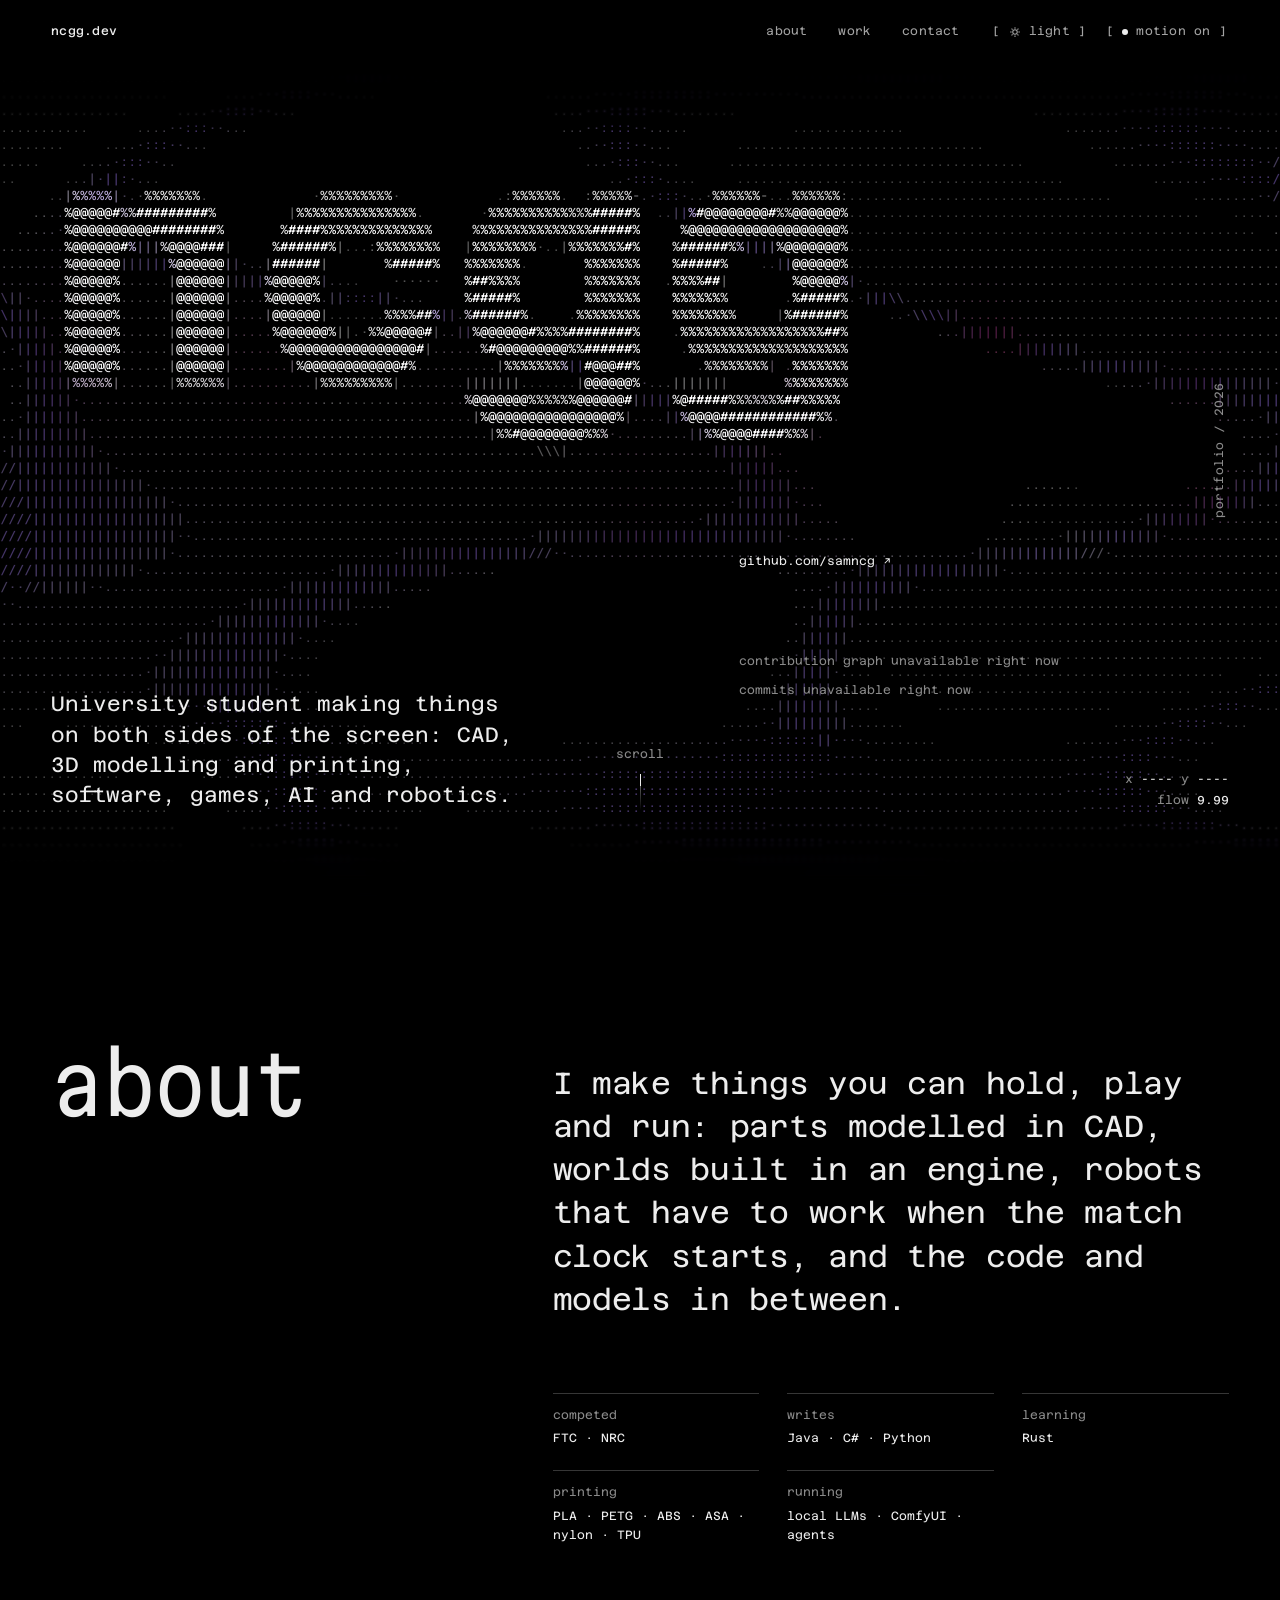
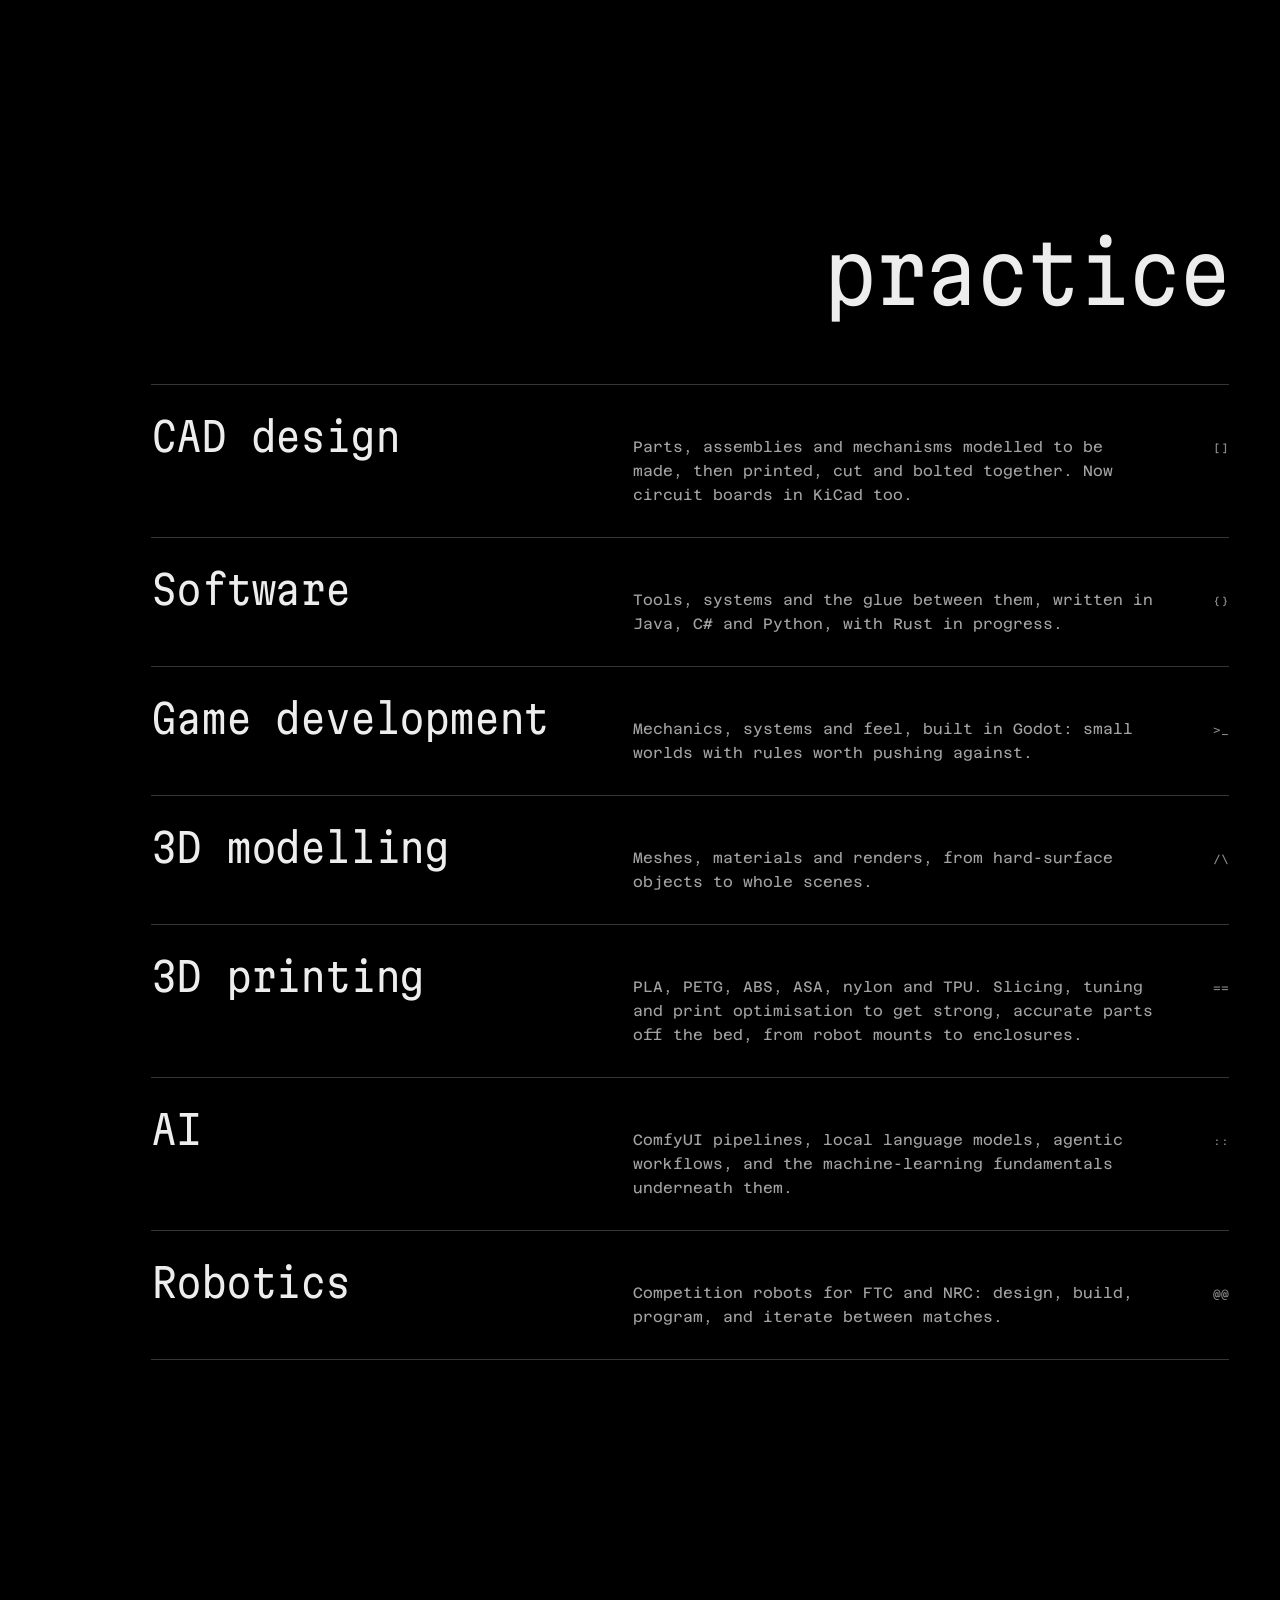
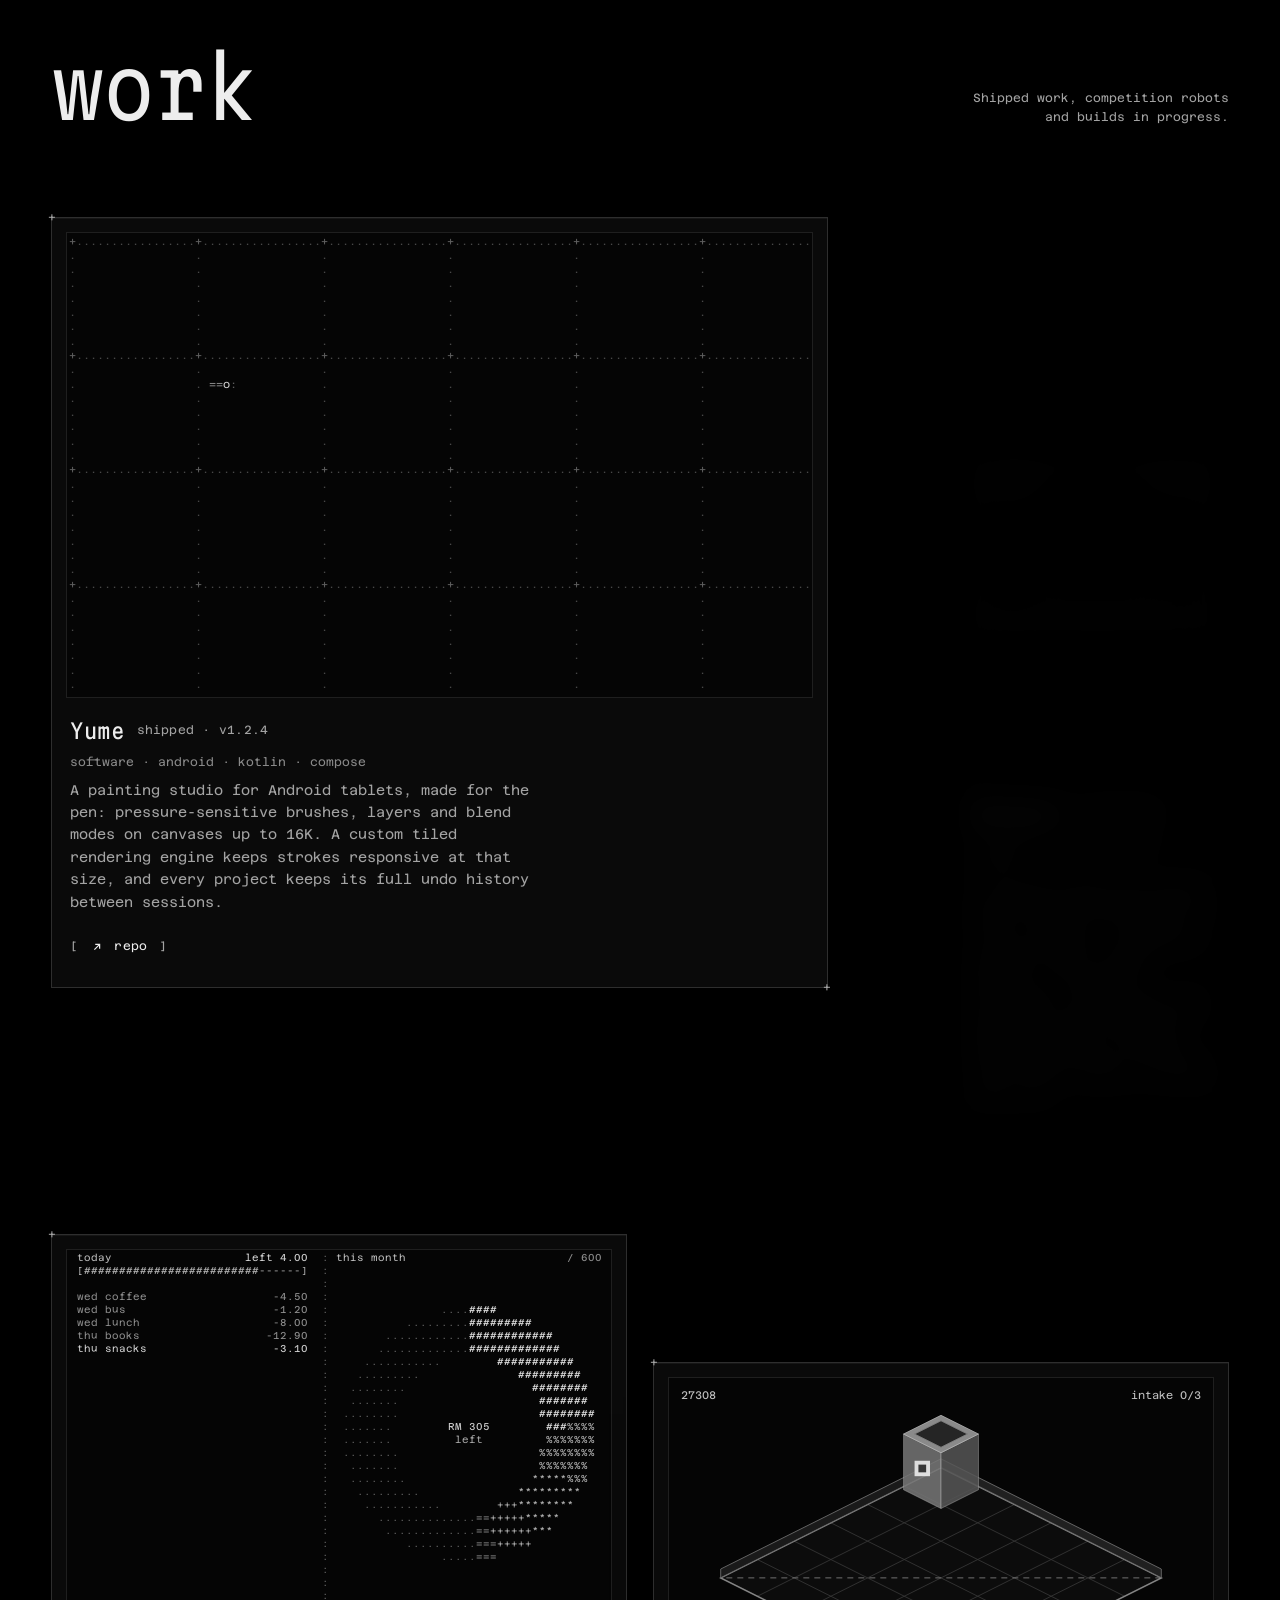
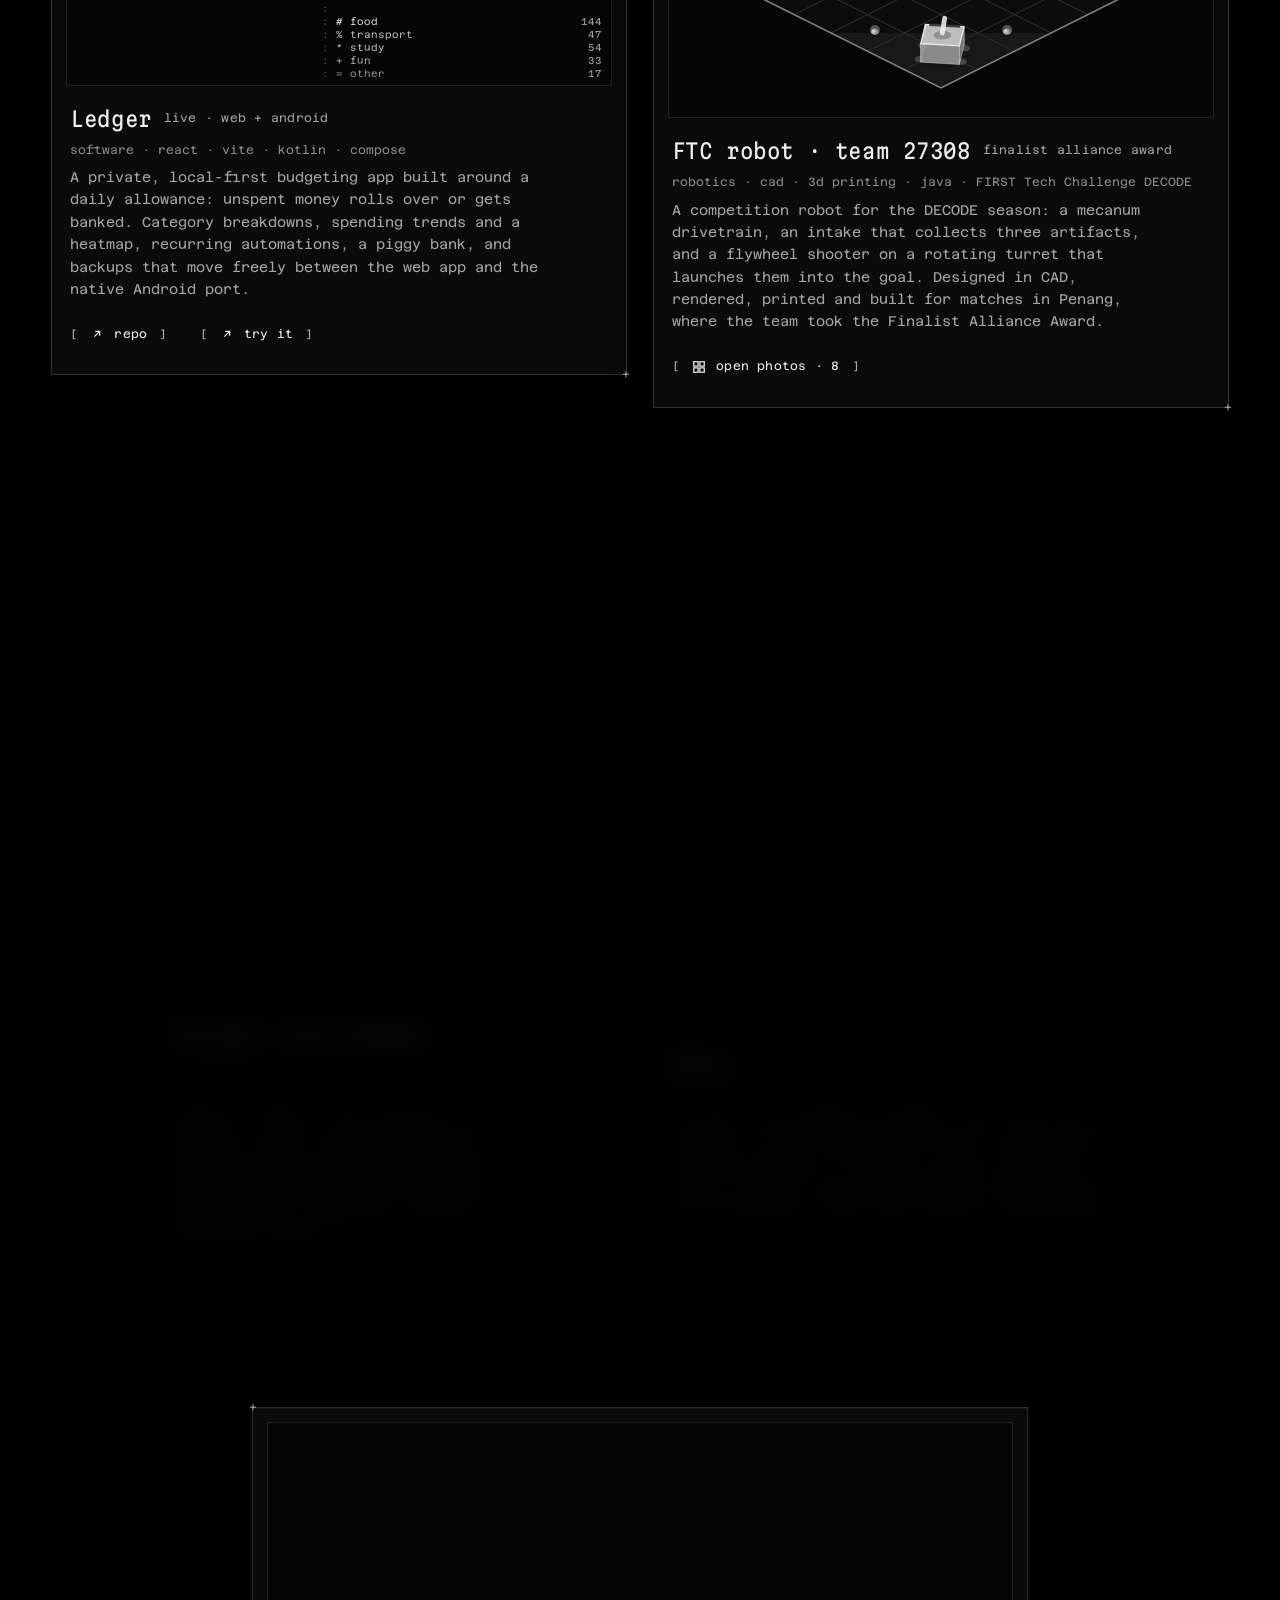
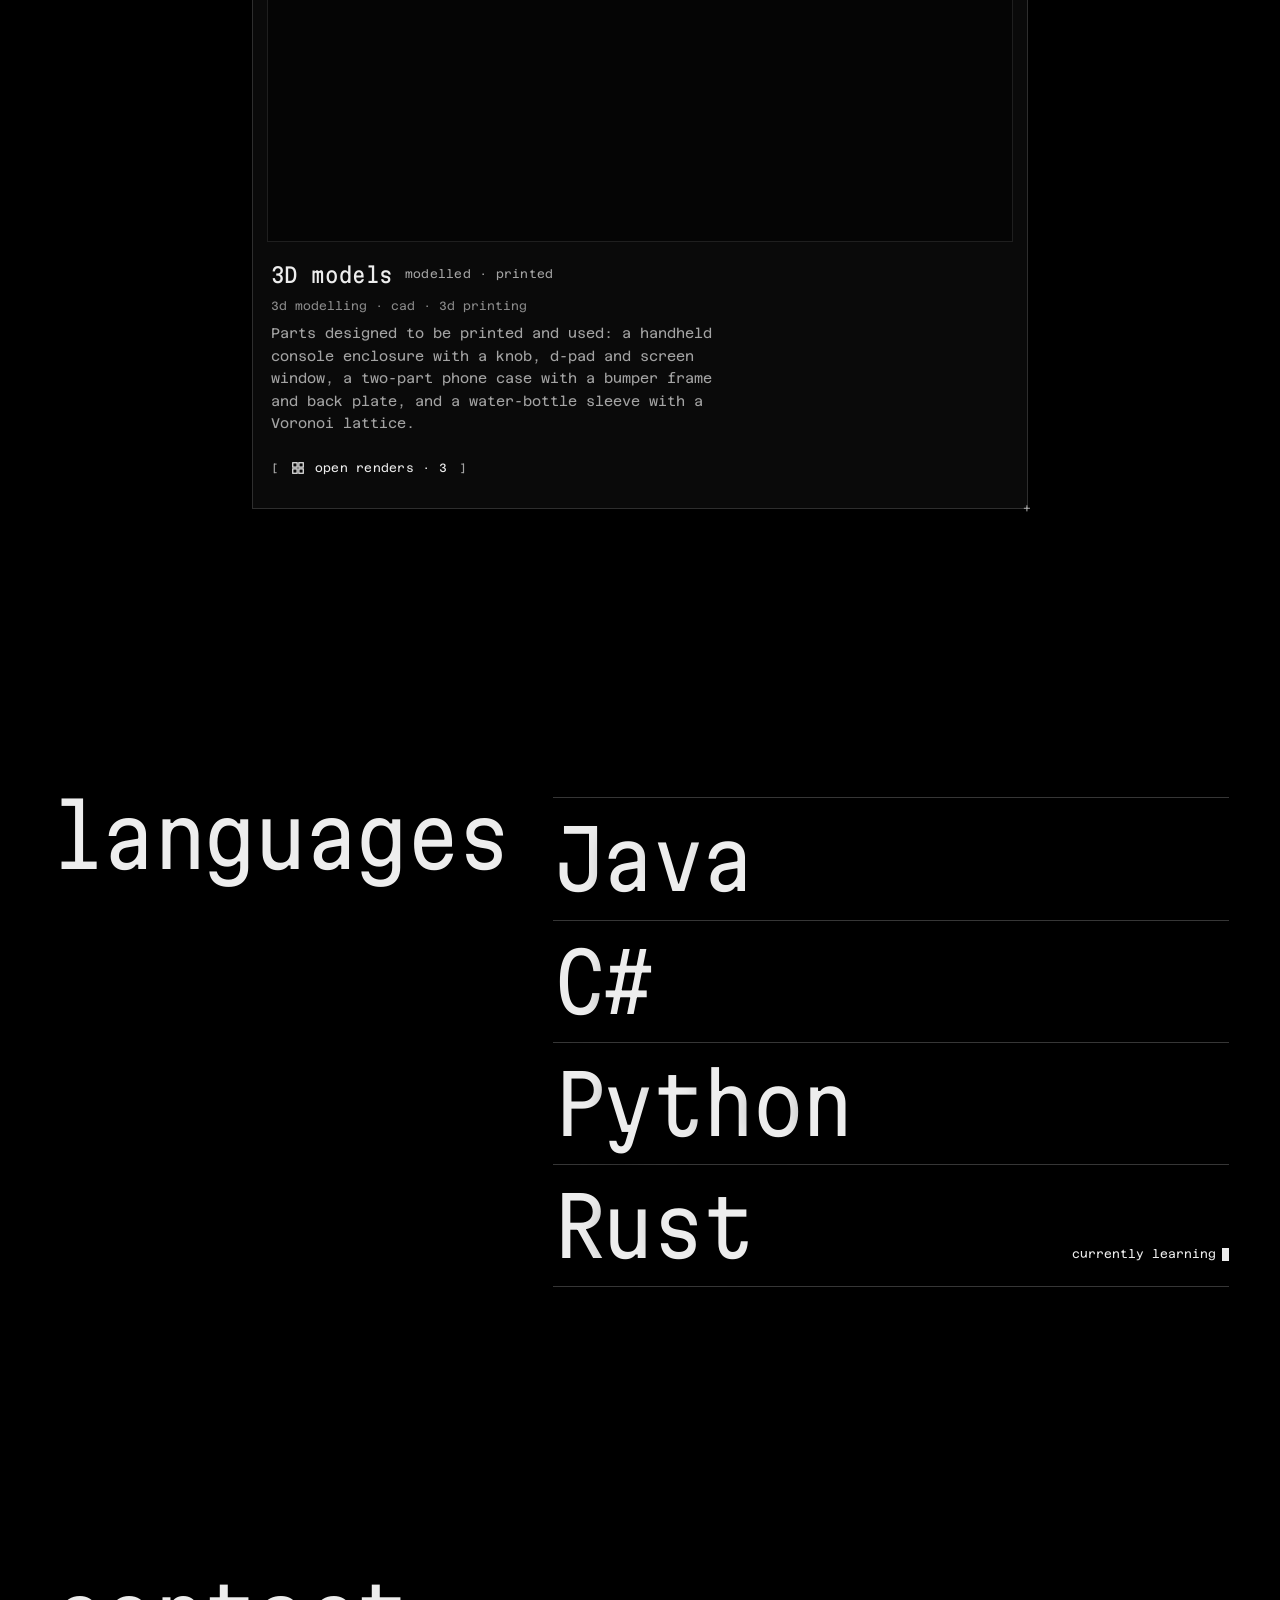
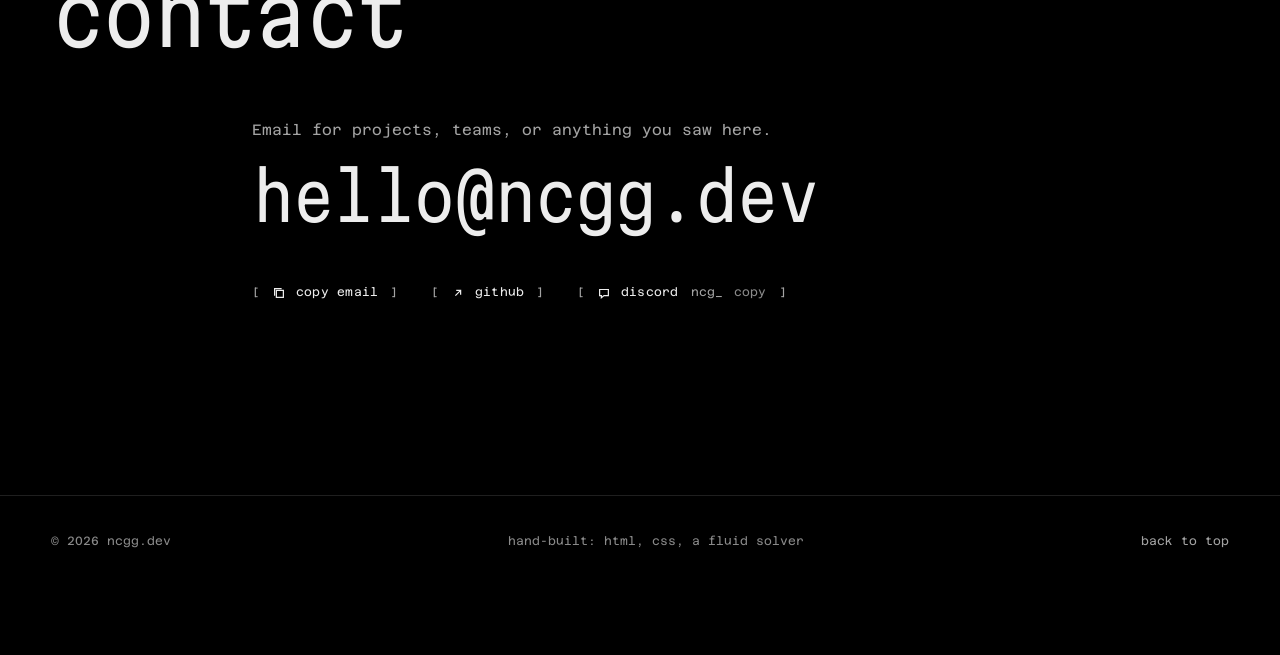
==== commit 2b5a2068: "Rename the Discord bot entry to Nora and link its repo" ====
--- a/index.html
+++ b/index.html
@@ -206,9 +206,14 @@
         <figure class="piece piece--f" data-reveal>
           <div class="piece__media"><canvas data-media="chat" aria-hidden="true"></canvas></div>
           <figcaption>
-            <h3>Gemma Discord bot <span class="piece__status">in progress</span></h3>
-            <p class="piece__meta">ai · local llm · gemma · discord</p>
-            <p>A Discord chatbot running Gemma locally, tuned to text like a real person: short, lowercase, one bubble at a time.</p>
+            <h3>Nora <span class="piece__status">self-hosted</span></h3>
+            <p class="piece__meta">ai · local llm · gemma · llama.cpp · python · discord</p>
+            <p>A local, self-hosted AI chatbot that texts you on Discord. A 4-bit Gemma model runs in llama.cpp on your own machine; it texts in short lowercase bursts, keeps a long-term memory for each person, and transcribes voice notes locally with Whisper.</p>
+            <p class="piece__links">
+              <a class="action" href="https://github.com/samncg/nora" target="_blank" rel="noopener">
+                <svg viewBox="0 0 16 16" aria-hidden="true"><path d="M5 11 11 5M6 5h5v5"/></svg><span>repo</span>
+              </a>
+            </p>
           </figcaption>
         </figure>
 
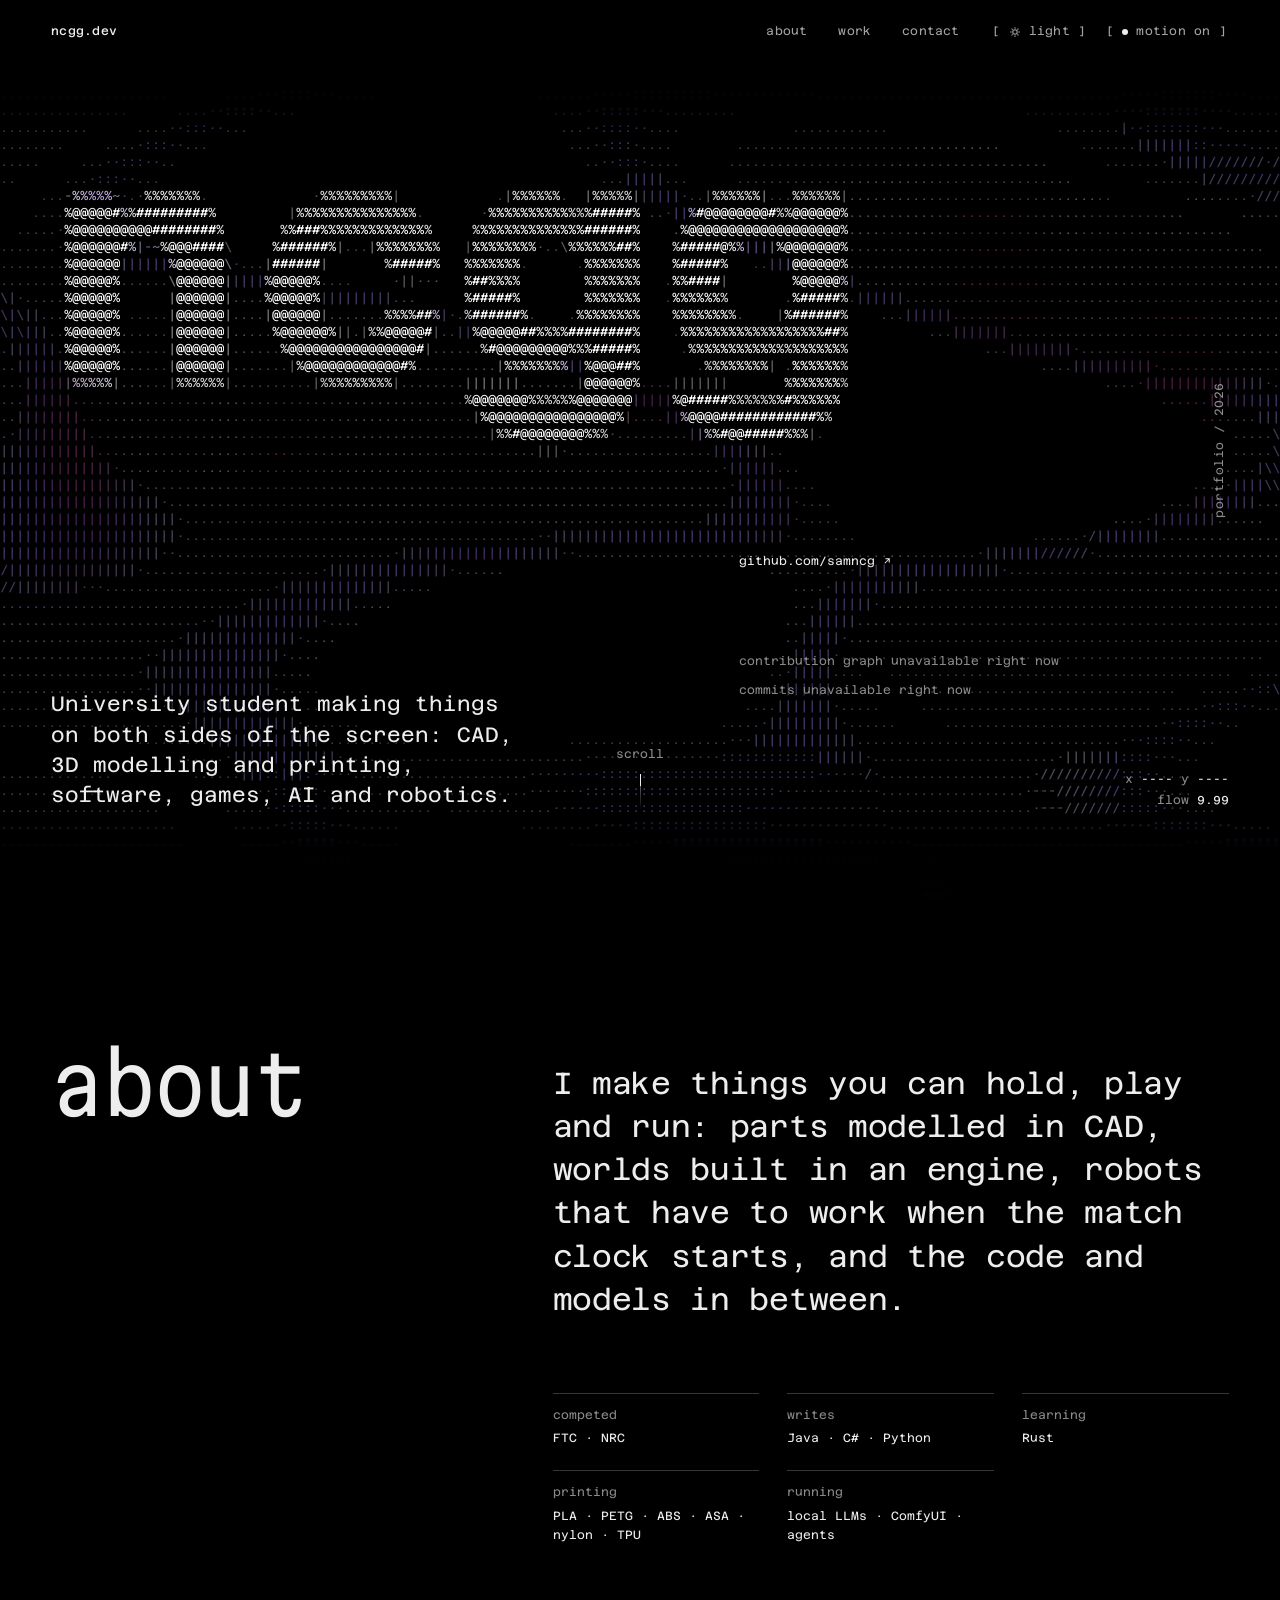
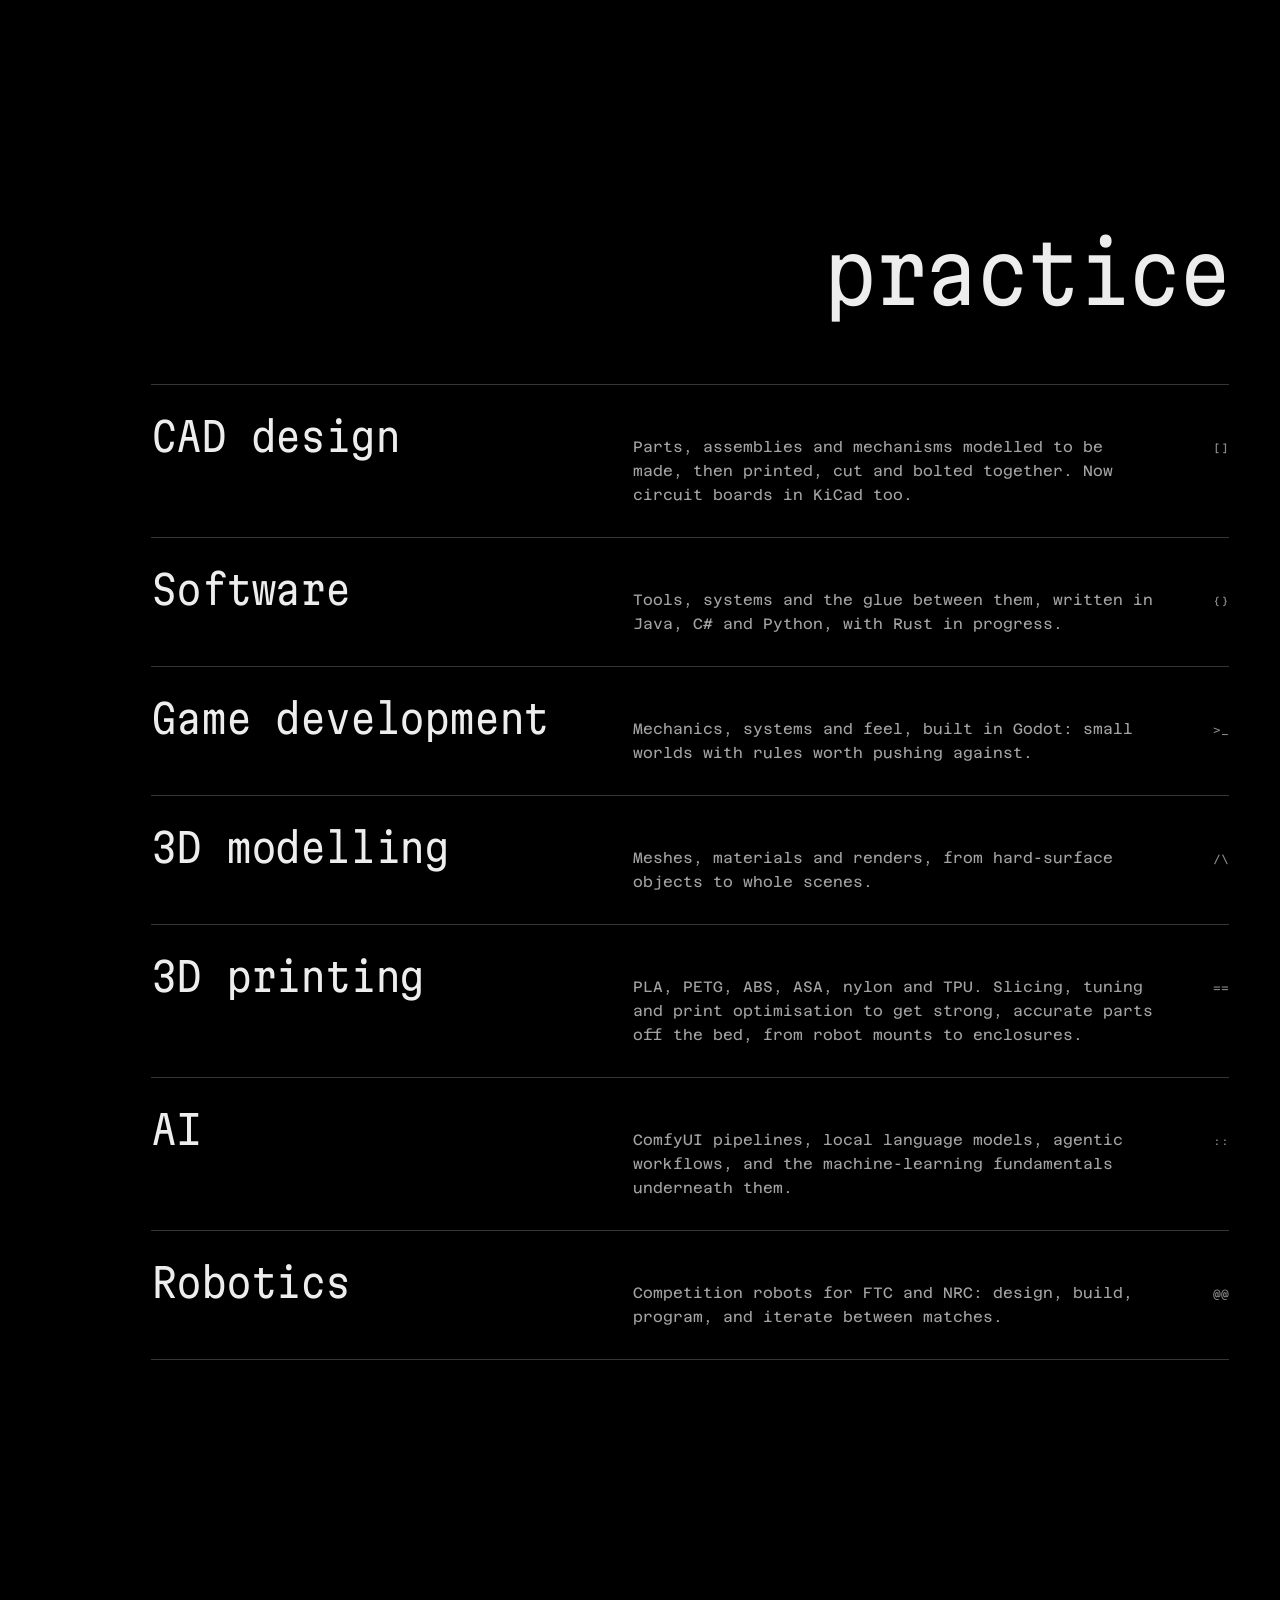
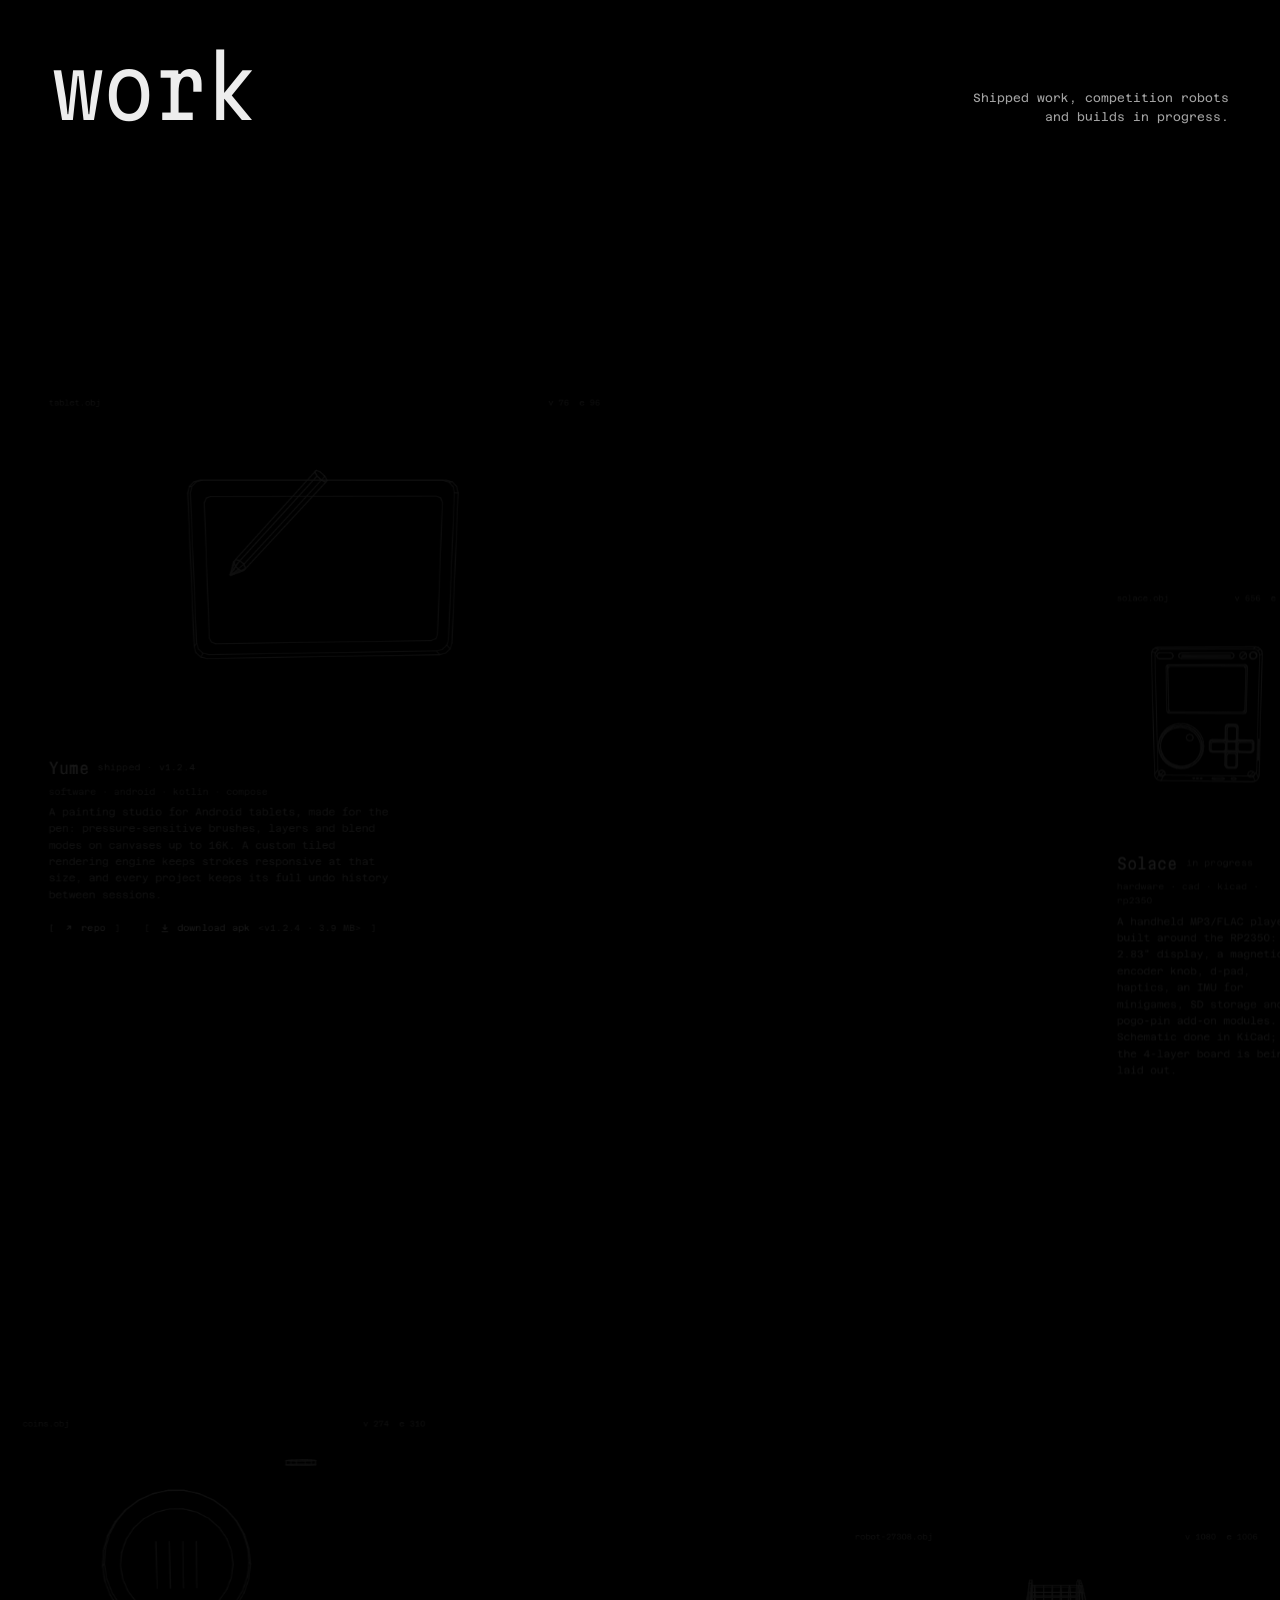
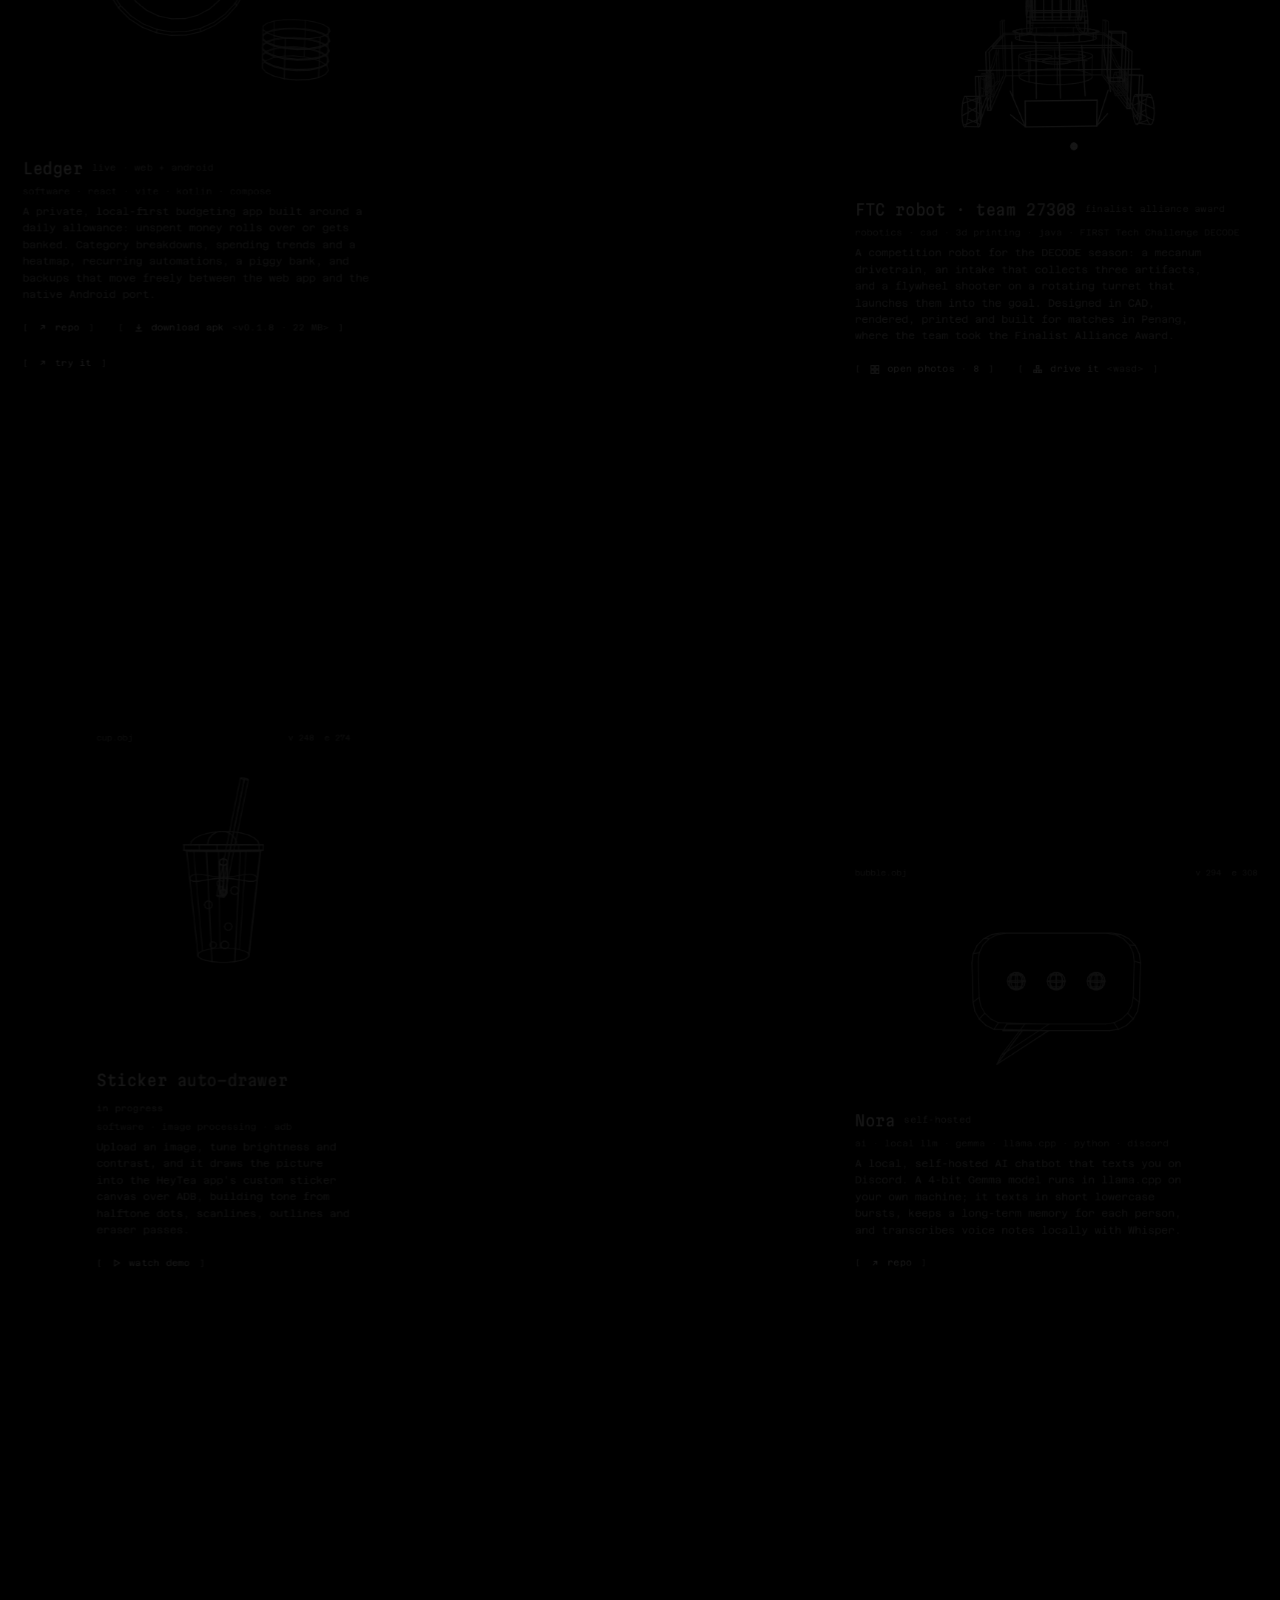
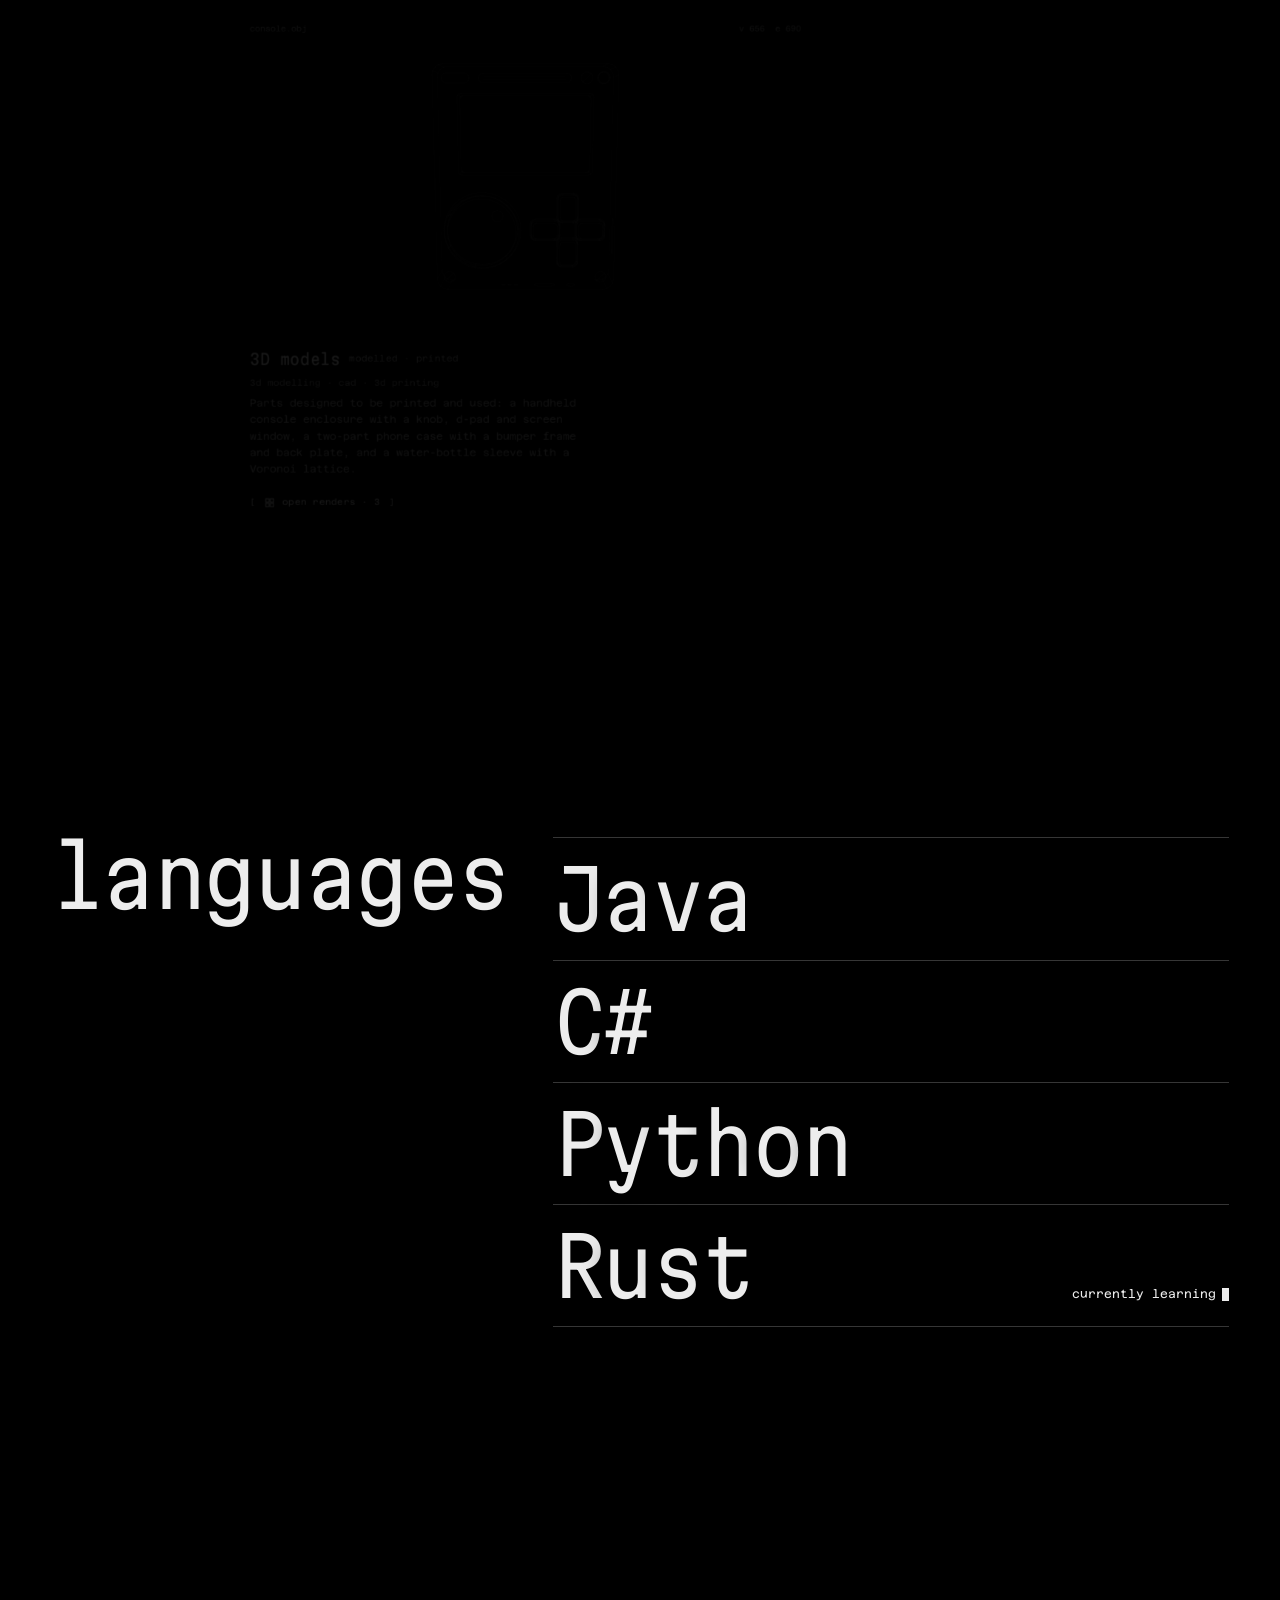
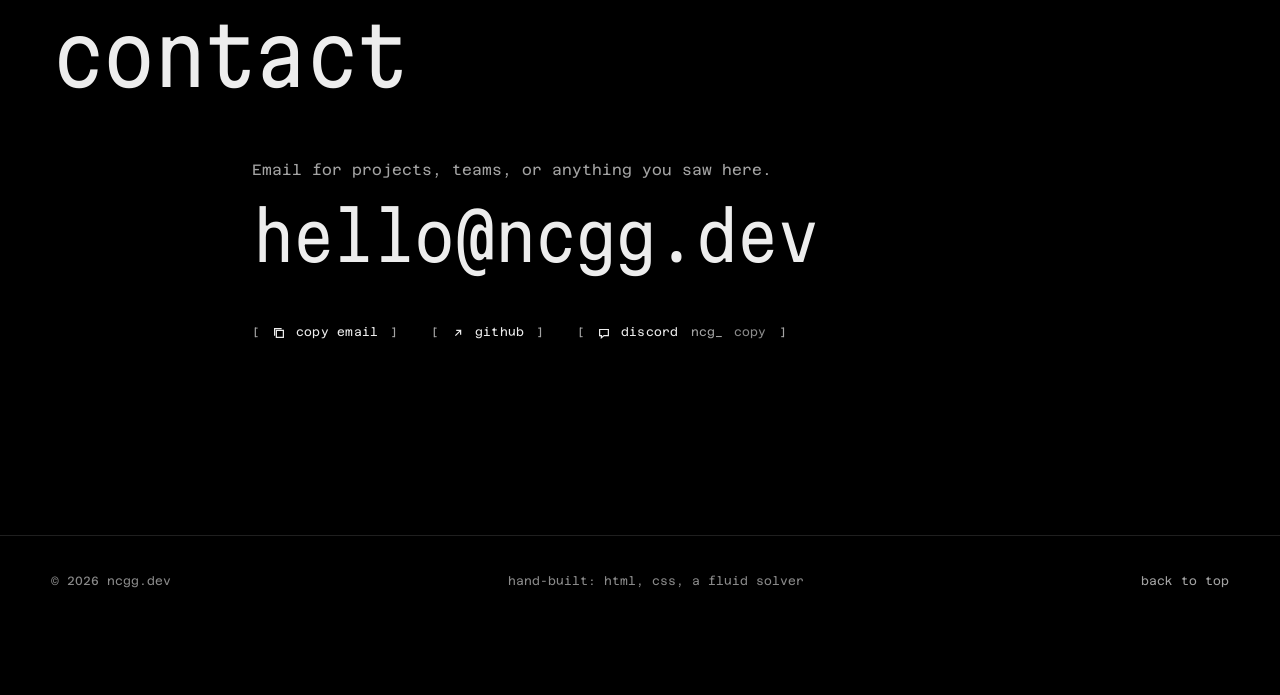
==== commit 0dd2d085: "Wireframe work cards, sticker demo, APK downloads and FTC drive mode - Work cards are now animated 3" ====
--- a/index.html
+++ b/index.html
@@ -15,7 +15,7 @@
   <link rel="preconnect" href="https://fonts.googleapis.com">
   <link rel="preconnect" href="https://fonts.gstatic.com" crossorigin>
   <link rel="stylesheet" href="https://fonts.googleapis.com/css2?family=Azeret+Mono:wght@300..700&family=Martian+Mono:wdth,wght@75..112.5,100..800&display=swap">
-  <link rel="stylesheet" href="css/style.css">
+  <link rel="stylesheet" href="css/style.css?v=20261118f">
   <script>
     document.documentElement.classList.add('js');
     try { if (localStorage.getItem('ncgg:theme') === 'light') document.documentElement.setAttribute('data-theme', 'light'); } catch (e) {}
@@ -139,8 +139,8 @@
       </div>
 
       <div class="work__grid">
-        <figure class="piece piece--a" data-reveal>
-          <div class="piece__media"><canvas data-media="brush" aria-hidden="true"></canvas></div>
+        <figure class="piece piece--a">
+          <div class="piece__media"><canvas data-wire="yume" role="img" aria-label="Wireframe of a drawing tablet with a stylus and a brush stroke; it turns toward the cursor."></canvas></div>
           <figcaption>
             <h3>Yume <span class="piece__status">shipped · v1.2.4</span></h3>
             <p class="piece__meta">software · android · kotlin · compose</p>
@@ -149,12 +149,15 @@
               <a class="action" href="https://github.com/samncg/yume" target="_blank" rel="noopener">
                 <svg viewBox="0 0 16 16" aria-hidden="true"><path d="M5 11 11 5M6 5h5v5"/></svg><span>repo</span>
               </a>
-            </p>
-          </figcaption>
-        </figure>
-
-        <figure class="piece piece--b" data-reveal>
-          <div class="piece__media"><canvas data-media="player" aria-hidden="true"></canvas></div>
+              <a class="action" href="https://github.com/samncg/yume/releases/latest" data-release="samncg/yume" rel="noopener">
+                <svg viewBox="0 0 16 16" aria-hidden="true"><path d="M8 2.5v8M4.5 7 8 10.5 11.5 7M3 13.5h10"/></svg><span>download apk</span><span class="tag" data-release-meta>v1.2.4 · 3.9 MB</span>
+              </a>
+            </p>
+          </figcaption>
+        </figure>
+
+        <figure class="piece piece--b">
+          <div class="piece__media"><canvas data-wire="solace" role="img" aria-label="Wireframe of the Solace handheld player with its screen, knob and d-pad; it turns toward the cursor."></canvas></div>
           <figcaption>
             <h3>Solace <span class="piece__status">in progress</span></h3>
             <p class="piece__meta">hardware · cad · kicad · rp2350</p>
@@ -162,8 +165,8 @@
           </figcaption>
         </figure>
 
-        <figure class="piece piece--c" data-reveal>
-          <div class="piece__media"><canvas data-media="ledger" aria-hidden="true"></canvas></div>
+        <figure class="piece piece--c">
+          <div class="piece__media"><canvas data-wire="ledger" role="img" aria-label="Wireframe of a stack of coins with one coin on its edge; it turns toward the cursor."></canvas></div>
           <figcaption>
             <h3>Ledger <span class="piece__status">live · web + android</span></h3>
             <p class="piece__meta">software · react · vite · kotlin · compose</p>
@@ -172,6 +175,9 @@
               <a class="action" href="https://github.com/samncg/ledger-app" target="_blank" rel="noopener">
                 <svg viewBox="0 0 16 16" aria-hidden="true"><path d="M5 11 11 5M6 5h5v5"/></svg><span>repo</span>
               </a>
+              <a class="action" href="https://github.com/samncg/ledger-app/releases/latest" data-release="samncg/ledger-app" rel="noopener">
+                <svg viewBox="0 0 16 16" aria-hidden="true"><path d="M8 2.5v8M4.5 7 8 10.5 11.5 7M3 13.5h10"/></svg><span>download apk</span><span class="tag" data-release-meta>v0.1.8 · 22 MB</span>
+              </a>
               <a class="action" href="https://samncg.github.io/ledger/" target="_blank" rel="noopener">
                 <svg viewBox="0 0 16 16" aria-hidden="true"><path d="M5 11 11 5M6 5h5v5"/></svg><span>try it</span>
               </a>
@@ -179,8 +185,8 @@
           </figcaption>
         </figure>
 
-        <figure class="piece piece--d" data-reveal>
-          <div class="piece__media"><canvas data-media="ftc" aria-label="Animation: a square robot collects three balls on its own side, lines up at the centre of the field and shoots them into the goal on the far side." role="img"></canvas></div>
+        <figure class="piece piece--d">
+          <div class="piece__media"><canvas data-wire="ftc" role="img" aria-label="Wireframe of the FTC robot with mecanum wheels, a turret and a ball; it turns toward the cursor."></canvas></div>
           <figcaption>
             <h3>FTC robot · team 27308 <span class="piece__status">finalist alliance award</span></h3>
             <p class="piece__meta">robotics · cad · 3d printing · java · FIRST Tech Challenge DECODE</p>
@@ -190,21 +196,31 @@
                 <svg viewBox="0 0 16 16" aria-hidden="true"><rect x="2" y="2" width="5" height="5"/><rect x="9" y="2" width="5" height="5"/><rect x="2" y="9" width="5" height="5"/><rect x="9" y="9" width="5" height="5"/></svg>
                 <span>open photos · 8</span>
               </button>
-            </p>
-          </figcaption>
-        </figure>
-
-        <figure class="piece piece--e" data-reveal>
-          <div class="piece__media"><canvas data-media="halftone" aria-hidden="true"></canvas></div>
+              <button class="action" type="button" data-drive aria-label="Drive the robot: W A S D to drive, space to shoot">
+                <svg viewBox="0 0 16 16" aria-hidden="true"><rect x="6" y="2" width="4" height="4"/><rect x="2" y="9" width="4" height="4"/><rect x="6" y="9" width="4" height="4"/><rect x="10" y="9" width="4" height="4"/></svg>
+                <span>drive it</span><span class="tag tag--keys">wasd</span>
+              </button>
+            </p>
+          </figcaption>
+        </figure>
+
+        <figure class="piece piece--e">
+          <div class="piece__media"><canvas data-wire="cup" role="img" aria-label="Wireframe of a drink cup with a lid and straw; it turns toward the cursor."></canvas></div>
           <figcaption>
             <h3>Sticker auto-drawer <span class="piece__status">in progress</span></h3>
             <p class="piece__meta">software · image processing · adb</p>
             <p>Upload an image, tune brightness and contrast, and it draws the picture into the HeyTea app's custom sticker canvas over ADB, building tone from halftone dots, scanlines, outlines and eraser passes.</p>
-          </figcaption>
-        </figure>
-
-        <figure class="piece piece--f" data-reveal>
-          <div class="piece__media"><canvas data-media="chat" aria-hidden="true"></canvas></div>
+            <p class="piece__links">
+              <button class="action" type="button" data-drawer-open="sticker-demo" aria-haspopup="dialog">
+                <svg viewBox="0 0 16 16" aria-hidden="true"><path d="M5 3.5v9l7.5-4.5z"/></svg>
+                <span>watch demo</span>
+              </button>
+            </p>
+          </figcaption>
+        </figure>
+
+        <figure class="piece piece--f">
+          <div class="piece__media"><canvas data-wire="nora" role="img" aria-label="Wireframe of a speech bubble with three typing dots; it turns toward the cursor."></canvas></div>
           <figcaption>
             <h3>Nora <span class="piece__status">self-hosted</span></h3>
             <p class="piece__meta">ai · local llm · gemma · llama.cpp · python · discord</p>
@@ -217,8 +233,8 @@
           </figcaption>
         </figure>
 
-        <figure class="piece piece--g" data-reveal>
-          <div class="piece__media"><canvas data-media="models" role="img" aria-label="Animation: three 3D-printed models turning on a turntable one after another: a handheld console shell, a phone case and a lattice water-bottle sleeve."></canvas></div>
+        <figure class="piece piece--g">
+          <div class="piece__media"><canvas data-wire="models" role="img" aria-label="Wireframes of a handheld console shell, a phone case and a lattice bottle sleeve, shown in turn; they turn toward the cursor."></canvas></div>
           <figcaption>
             <h3>3D models <span class="piece__status">modelled · printed</span></h3>
             <p class="piece__meta">3d modelling · cad · 3d printing</p>
@@ -266,6 +282,61 @@
       </div>
     </dialog>
 
+    <!-- Sticker auto-drawer demo drawer -->
+    <dialog class="drawer drawer--wide" id="sticker-demo" aria-labelledby="sticker-demo-title">
+      <div class="drawer__panel">
+        <header class="drawer__head">
+          <h2 class="drawer__title" id="sticker-demo-title">Sticker auto-drawer <span class="drawer__sub">demo · brush + eraser sweep</span></h2>
+          <button class="action drawer__close" type="button" data-drawer-close>
+            <svg viewBox="0 0 16 16" aria-hidden="true"><path d="M4 4l8 8M12 4l-8 8"/></svg><span>close</span>
+          </button>
+        </header>
+        <div class="sdemo" data-sticker-demo>
+          <div class="sdemo__pair">
+            <figure class="sdemo__frame">
+              <div class="sdemo__paper">
+                <img data-sticker-src src="assets/sticker/source.jpg" width="640" height="605" decoding="async" alt="The source image: an anime character with messy dark-green hair, blue eyes and a pink mark on one cheek.">
+              </div>
+              <figcaption><span>original</span><span>640 × 605</span></figcaption>
+            </figure>
+            <figure class="sdemo__frame">
+              <div class="sdemo__paper">
+                <canvas data-sticker-canvas width="880" height="880" role="img" aria-label="The same image being redrawn on a white sticker canvas, row by row, with 6 px brush strokes and 8 px eraser sweeps."></canvas>
+                <span class="sdemo__pen" data-sticker-pen hidden></span>
+              </div>
+              <figcaption><span>sticker canvas</span><span data-sticker-count></span></figcaption>
+            </figure>
+          </div>
+          <div class="sdemo__bar">
+            <span class="sdemo__hud" data-sticker-hud>planning strokes…</span>
+            <button class="action" type="button" data-sticker-toggle hidden>
+              <svg viewBox="0 0 16 16" aria-hidden="true"><path d="M5.5 4v8M10.5 4v8"/></svg><span>pause</span>
+            </button>
+          </div>
+          <div class="sdemo__notes">
+            <div class="sdemo__copy">
+              <h3>Why it takes several passes</h3>
+              <p>The smallest brush the HeyTea sticker canvas offers is <strong>6 px</strong>. That is too coarse to draw detail in one go: anything thinner than the brush tip, like an eyelid or a strand of hair, gets filled in.</p>
+              <p>So the drawer plans in passes. A brush pass lays down tone with 6 px strokes, then an 8 px eraser pass sweeps back over the same rows and carves the highlights and edges out of it. They alternate, each pass keeping only the strokes that bring the canvas closer to the image, until it stops improving or hits the pass limit. It works top to bottom in bands so each one settles before the next starts.</p>
+              <p class="sdemo__fine">This is the planner from the tool, running in your browser on the settings below. On the phone the same strokes are sent as swipes over ADB.</p>
+            </div>
+            <dl class="sdemo__settings">
+              <div><dt>style</dt><dd>pixel art: brush + eraser sweep (dithered)</dd></div>
+              <div><dt>canvas</dt><dd>880 × 880, rectangle, fit inside</dd></div>
+              <div><dt>brush</dt><dd>6 px <span>(app minimum)</span></dd></div>
+              <div><dt>eraser</dt><dd>8 px</dd></div>
+              <div><dt>passes</dt><dd>4 brush + 4 eraser</dd></div>
+              <div><dt>bands</dt><dd>5 (tiles per side)</dd></div>
+              <div><dt>brightness</dt><dd>+7</dd></div>
+              <div><dt>contrast</dt><dd>−55</dd></div>
+              <div><dt>midtones</dt><dd>114</dd></div>
+              <div><dt>smoothing</dt><dd>0</dd></div>
+            </dl>
+          </div>
+        </div>
+      </div>
+    </dialog>
+
     <!-- 3D model renders drawer -->
     <dialog class="drawer" id="model-renders" aria-labelledby="model-renders-title">
       <div class="drawer__panel">
@@ -337,9 +408,10 @@
     <a href="#top" data-scramble>back to top</a>
   </footer>
 
-  <script src="js/fluid.js"></script>
-  <script src="js/media.js"></script>
-  <script src="js/ftc.js"></script>
-  <script src="js/main.js"></script>
+  <script src="js/fluid.js?v=20261118f"></script>
+  <script src="js/wire.js?v=20261118f"></script>
+  <script src="js/main.js?v=20261118f"></script>
+  <script src="js/sticker.js?v=20261118f"></script>
+  <script src="js/game.js?v=20261118f"></script>
 </body>
 </html>
--- a/css/style.css
+++ b/css/style.css
@@ -201,6 +201,8 @@
 /* ---------- layout ---------- */
 
 main, .foot { position: relative; z-index: 2; }
+/* the blur halos behind work cards reach past the edges; keep them from widening the page on phones */
+main { overflow-x: clip; }
 
 .section {
   display: grid;
@@ -384,30 +386,36 @@
 }
 .piece {
   position: relative;
-  padding: clamp(10px, 1.1vw, 14px);
-  background: rgb(var(--panel-rgb) / 0.9);
-  backdrop-filter: blur(12px); -webkit-backdrop-filter: blur(12px);
-  border: 1px solid var(--panel-line);
-  box-shadow: var(--panel-shadow);
-  transition: border-color 0.5s var(--ease), box-shadow 0.6s var(--ease), translate 0.6s var(--ease);
-}
-.piece::before, .piece::after {
-  position: absolute; font-size: 12px; line-height: 1; color: var(--fg-2); pointer-events: none;
-}
-.piece::before { content: "+"; top: -7px; left: -4px; }
-.piece::after { content: "+"; bottom: -6px; right: -4px; }
-.piece:hover { border-color: var(--line-3); box-shadow: var(--panel-shadow-hover); translate: 0 -3px; }
+  padding: clamp(6px, 1vw, 12px);
+  isolation: isolate;
+  transform-origin: 50% 40%;
+  will-change: transform, opacity;
+}
+/* no frame: a soft blur that fades out at the edges sits behind the piece */
+.piece::before {
+  content: ""; position: absolute; z-index: -1; inset: -120px -140px;
+  background: rgb(var(--bg-rgb) / 0.55);
+  backdrop-filter: blur(9px); -webkit-backdrop-filter: blur(9px);
+  mask: radial-gradient(closest-side, #000 58%, rgb(0 0 0 / 0.7) 74%, transparent);
+  -webkit-mask: radial-gradient(closest-side, #000 58%, rgb(0 0 0 / 0.7) 74%, transparent);
+  pointer-events: none;
+}
 .piece__media {
-  position: relative; overflow: hidden;
-  border: 1px solid var(--line);
-  background: var(--media-bg);
-  transition: border-color 0.5s var(--ease);
+  position: relative; overflow: visible; isolation: isolate;
+}
+/* gradual blur right behind the wireframe, densest at its centre */
+.piece__media::before {
+  content: ""; position: absolute; z-index: -1; inset: -13% -10%;
+  background: rgb(var(--bg-rgb) / 0.45);
+  backdrop-filter: blur(6px); -webkit-backdrop-filter: blur(6px);
+  mask: radial-gradient(closest-side, #000 52%, rgb(0 0 0 / 0.65) 72%, transparent);
+  -webkit-mask: radial-gradient(closest-side, #000 52%, rgb(0 0 0 / 0.65) 72%, transparent);
+  pointer-events: none;
 }
 .piece__media canvas, .piece__media img, .piece__media video {
   display: block; width: 100%; height: 100%; object-fit: cover;
 }
 .piece__media img, .piece__media video { filter: grayscale(1) contrast(1.05) brightness(0.85); transition: filter 0.7s var(--ease), transform 1.2s var(--ease); }
-.piece:hover .piece__media { border-color: var(--line-2); }
 .piece:hover .piece__media img, .piece:hover .piece__media video { filter: grayscale(1) contrast(1.1) brightness(1); transform: scale(1.02); }
 
 .piece figcaption {
@@ -539,6 +547,59 @@
 .viewer__nav { display: inline-flex; gap: 4px; }
 @media (prefers-reduced-motion: reduce) {
   .drawer__panel, .drawer::backdrop { transition: none; }
+}
+
+/* sticker auto-drawer demo */
+.drawer--wide { width: min(1000px, 100vw); }
+.sdemo {
+  flex: 1; overflow-y: auto; overscroll-behavior: contain;
+  display: grid; grid-template-columns: minmax(0, 1fr); align-content: start; gap: clamp(14px, 2vw, 22px);
+  padding: clamp(16px, 3vw, 28px) clamp(16px, 3vw, 28px) calc(clamp(20px, 3vw, 32px) + env(safe-area-inset-bottom));
+}
+.sdemo__pair { display: grid; grid-template-columns: repeat(2, minmax(0, 1fr)); gap: clamp(10px, 1.6vw, 16px); }
+.sdemo__frame { display: grid; gap: 8px; margin: 0; }
+.sdemo__paper {
+  position: relative; aspect-ratio: 1; overflow: hidden;
+  background: #fff; border: 1px solid var(--line-2);
+}
+.sdemo__paper img, .sdemo__paper canvas { display: block; width: 100%; height: 100%; }
+.sdemo__paper img { object-fit: contain; filter: grayscale(1) contrast(1.05); transition: filter 0.6s var(--ease); }
+.sdemo__frame:hover img { filter: none; }
+.sdemo__paper canvas { image-rendering: auto; transition: opacity 0.2s linear; }
+.sdemo__frame figcaption {
+  display: flex; justify-content: space-between; gap: 10px; flex-wrap: wrap;
+  font-size: var(--step--1); color: var(--fg-2); font-variant-numeric: tabular-nums;
+}
+.sdemo__frame figcaption span:first-child::before { content: "> "; color: var(--fg-3); }
+.sdemo__pen {
+  position: absolute; width: 14px; height: 14px; margin: -7px 0 0 -7px; pointer-events: none;
+  border-radius: 50%; border: 1.5px solid rgb(130 90 240); background: rgb(158 115 255 / 0.25);
+  box-shadow: 0 0 0 3px rgb(255 255 255 / 0.7);
+}
+.sdemo__pen.is-eraser { border-style: dashed; background: rgb(255 255 255 / 0.6); }
+.sdemo__bar {
+  display: flex; align-items: center; justify-content: space-between; gap: 12px;
+  padding: 2px 0 12px; border-bottom: 1px solid var(--line-2);
+  font-size: var(--step--1); color: var(--fg-2); font-variant-numeric: tabular-nums;
+}
+.sdemo__hud { flex: 1; min-width: 0; min-height: 44px; display: flex; align-items: center; flex-wrap: wrap; column-gap: 1.2em; }
+.sdemo__hud span { white-space: nowrap; }
+.sdemo__bar .action { margin-right: -10px; flex-shrink: 0; }
+.sdemo__notes { display: grid; grid-template-columns: minmax(0, 1.25fr) minmax(0, 1fr); gap: clamp(18px, 3vw, 40px); }
+.sdemo__copy { display: grid; gap: 12px; align-content: start; max-width: 62ch; }
+.sdemo__copy h3 { font-family: var(--display); font-weight: 400; font-variation-settings: "wdth" 87.5; font-size: var(--step-1); letter-spacing: -0.02em; }
+.sdemo__copy p { color: var(--fg-2); line-height: 1.6; }
+.sdemo__copy strong { color: var(--fg); font-weight: 600; }
+.sdemo__fine { font-size: var(--step--1); color: var(--fg-3) !important; }
+.sdemo__settings { display: grid; align-content: start; font-size: var(--step--1); border-top: 1px solid var(--line-2); }
+.sdemo__settings div { display: flex; justify-content: space-between; gap: 12px; padding: 7px 0; border-bottom: 1px solid var(--line); }
+.sdemo__settings dt { color: var(--fg-3); }
+.sdemo__settings dd { margin: 0; text-align: right; color: var(--fg); }
+.sdemo__settings dd span { color: var(--fg-3); }
+@media (max-width: 720px) {
+  .sdemo__notes { grid-template-columns: minmax(0, 1fr); }
+  .sdemo__frame figcaption { flex-direction: column; gap: 2px; }
+  .sdemo__frame figcaption span:last-child { color: var(--fg-3); }
 }
 
 /* ---------- languages ---------- */
@@ -692,3 +753,99 @@
   .bar__toggles { gap: 4px; }
   .motion, .theme { gap: 5px; }
 }
+
+/* ---------- drive mode (game.js) ---------- */
+
+@media (pointer: coarse) { .tag--keys { display: none; } }
+html.game-on .bar, html.game-on main, html.game-on .foot, html.game-on .edge, html.game-on .skip { visibility: hidden; }
+html.game-run { overscroll-behavior: none; }
+.game {
+  position: fixed; inset: 0; z-index: 40;
+  touch-action: none; user-select: none; -webkit-user-select: none; -webkit-touch-callout: none;
+  cursor: crosshair; outline: none;
+}
+.game[hidden] { display: none; }
+.game__cv { position: absolute; inset: 0; width: 100%; height: 100%; display: block; }
+.game__hud {
+  position: absolute; inset: 0; pointer-events: none;
+  font-size: var(--step--1); color: var(--fg-2); font-variant-numeric: tabular-nums;
+  opacity: 0; transition: opacity 0.5s var(--ease);
+}
+.game.is-on .game__hud { opacity: 1; }
+.game__id { position: absolute; top: calc(20px + env(safe-area-inset-top)); left: var(--gut); display: grid; gap: 2px; }
+.game__id span:first-child { color: var(--fg); }
+.game__score {
+  position: absolute; top: calc(12px + env(safe-area-inset-top)); left: 50%; transform: translateX(-50%);
+  display: grid; justify-items: center; gap: 2px;
+}
+.game__n {
+  font-family: var(--display); font-weight: 300; font-variation-settings: "wdth" 87.5;
+  font-size: clamp(2.2rem, 1.6rem + 2.4vw, 3.4rem); line-height: 1; letter-spacing: -0.04em; color: var(--fg);
+}
+.game__n.is-bump { animation: game-bump 0.6s var(--ease); }
+@keyframes game-bump { 0% { transform: scale(1.4); color: rgb(150 110 255); } 100% { transform: none; } }
+.game__meta { display: flex; gap: 12px; color: var(--fg-3); }
+.game__time { color: var(--fg); min-width: 4ch; text-align: right; }
+.game__time.is-low { color: rgb(150 110 255); animation: game-tick 1s steps(2, jump-none) infinite; }
+@keyframes game-tick { 50% { opacity: 0.45; } }
+.game__best { color: var(--fg-3); }
+.game.is-done .game__exit, .game.is-done .game__pad, .game.is-done .game__hint { visibility: hidden; }
+.game__over {
+  position: absolute; left: 50%; top: 50%; transform: translate(-50%, -50%);
+  display: grid; justify-items: center; gap: 6px;
+  min-width: min(300px, calc(100vw - 32px)); padding: 28px 32px 20px;
+  background: rgb(var(--bg-rgb) / 0.82); border: 1px solid var(--line-2);
+  backdrop-filter: blur(12px); -webkit-backdrop-filter: blur(12px);
+  font-size: var(--step--1); color: var(--fg-2); text-align: center;
+  animation: game-over-in 0.5s var(--ease);
+}
+.game__over[hidden] { display: none; }
+@keyframes game-over-in { from { opacity: 0; transform: translate(-50%, -46%) scale(0.96); } }
+.game__over-k { letter-spacing: 0.12em; text-transform: uppercase; color: var(--fg-3); }
+.game__over-n {
+  font-family: var(--display); font-weight: 300; font-variation-settings: "wdth" 87.5;
+  font-size: clamp(3.6rem, 2.8rem + 4vw, 6rem); line-height: 1; letter-spacing: -0.05em; color: var(--fg);
+  font-variant-numeric: tabular-nums;
+}
+.game__over-b.is-best { color: rgb(150 110 255); }
+.game__close { margin-top: 10px; cursor: pointer; }
+html.vt-out::view-transition-old(root) { z-index: 3; }
+@media (prefers-reduced-motion: reduce) { .game__over, .game__time.is-low { animation: none; } }
+.game__exit { position: absolute; top: calc(12px + env(safe-area-inset-top)); right: calc(var(--gut) - 10px); pointer-events: auto; cursor: pointer; }
+.game__held { position: absolute; left: var(--gut); bottom: calc(24px + env(safe-area-inset-bottom)); display: flex; align-items: center; gap: 8px; }
+.game__held span { margin-right: 4px; }
+.game__held i { width: 12px; height: 12px; border-radius: 50%; border: 1px solid var(--line-3); }
+.game__held i.is-purple { background: rgb(150 110 255 / 0.55); border-color: rgb(150 110 255); }
+.game__held i.is-green { background: rgb(80 190 130 / 0.55); border-color: rgb(80 190 130); }
+.game__hint {
+  position: absolute; left: 50%; bottom: calc(24px + env(safe-area-inset-bottom)); transform: translateX(-50%);
+  max-width: calc(100vw - 2 * var(--gut) - 220px); text-align: center; color: var(--fg-2);
+  transition: opacity 0.8s var(--ease);
+}
+.game__hint.is-gone { opacity: 0; }
+.game__pad { display: none; }
+.game.is-touch .game__pad { display: block; }
+.game.is-touch .game__held { bottom: auto; top: calc(66px + env(safe-area-inset-top)); }
+.game.is-touch .game__hint { bottom: auto; top: calc(96px + env(safe-area-inset-top)); max-width: calc(100vw - 2 * var(--gut)); }
+.game__stick, .game__fire {
+  position: absolute; bottom: calc(40px + env(safe-area-inset-bottom)); border-radius: 50%;
+  pointer-events: auto; touch-action: none;
+  background: rgb(var(--bg-rgb) / 0.45); backdrop-filter: blur(6px); -webkit-backdrop-filter: blur(6px);
+}
+.game__stick { left: calc(var(--gut) + 4px); width: 124px; height: 124px; border: 1px solid var(--line-3); }
+.game__stick i {
+  position: absolute; left: 50%; top: 50%; width: 50px; height: 50px; margin: -25px 0 0 -25px; border-radius: 50%;
+  border: 1px solid var(--fg); background: rgb(var(--bg-rgb) / 0.6);
+}
+.game__stick.is-active i { background: var(--fg); }
+.game__fire {
+  right: calc(var(--gut) + 4px); bottom: calc(52px + env(safe-area-inset-bottom)); width: 100px; height: 100px;
+  border: 1px solid var(--fg); color: var(--fg);
+  display: grid; place-content: center; justify-items: center; gap: 3px; font-size: var(--step--1);
+}
+.game__fire small { font-size: 0.625rem; color: var(--fg-3); }
+.game__fire.is-aiming { background: var(--fg); color: var(--bg); }
+.game__fire.is-aiming small { color: var(--bg); }
+@media (max-width: 560px) {
+  .game__key { display: none; }
+}
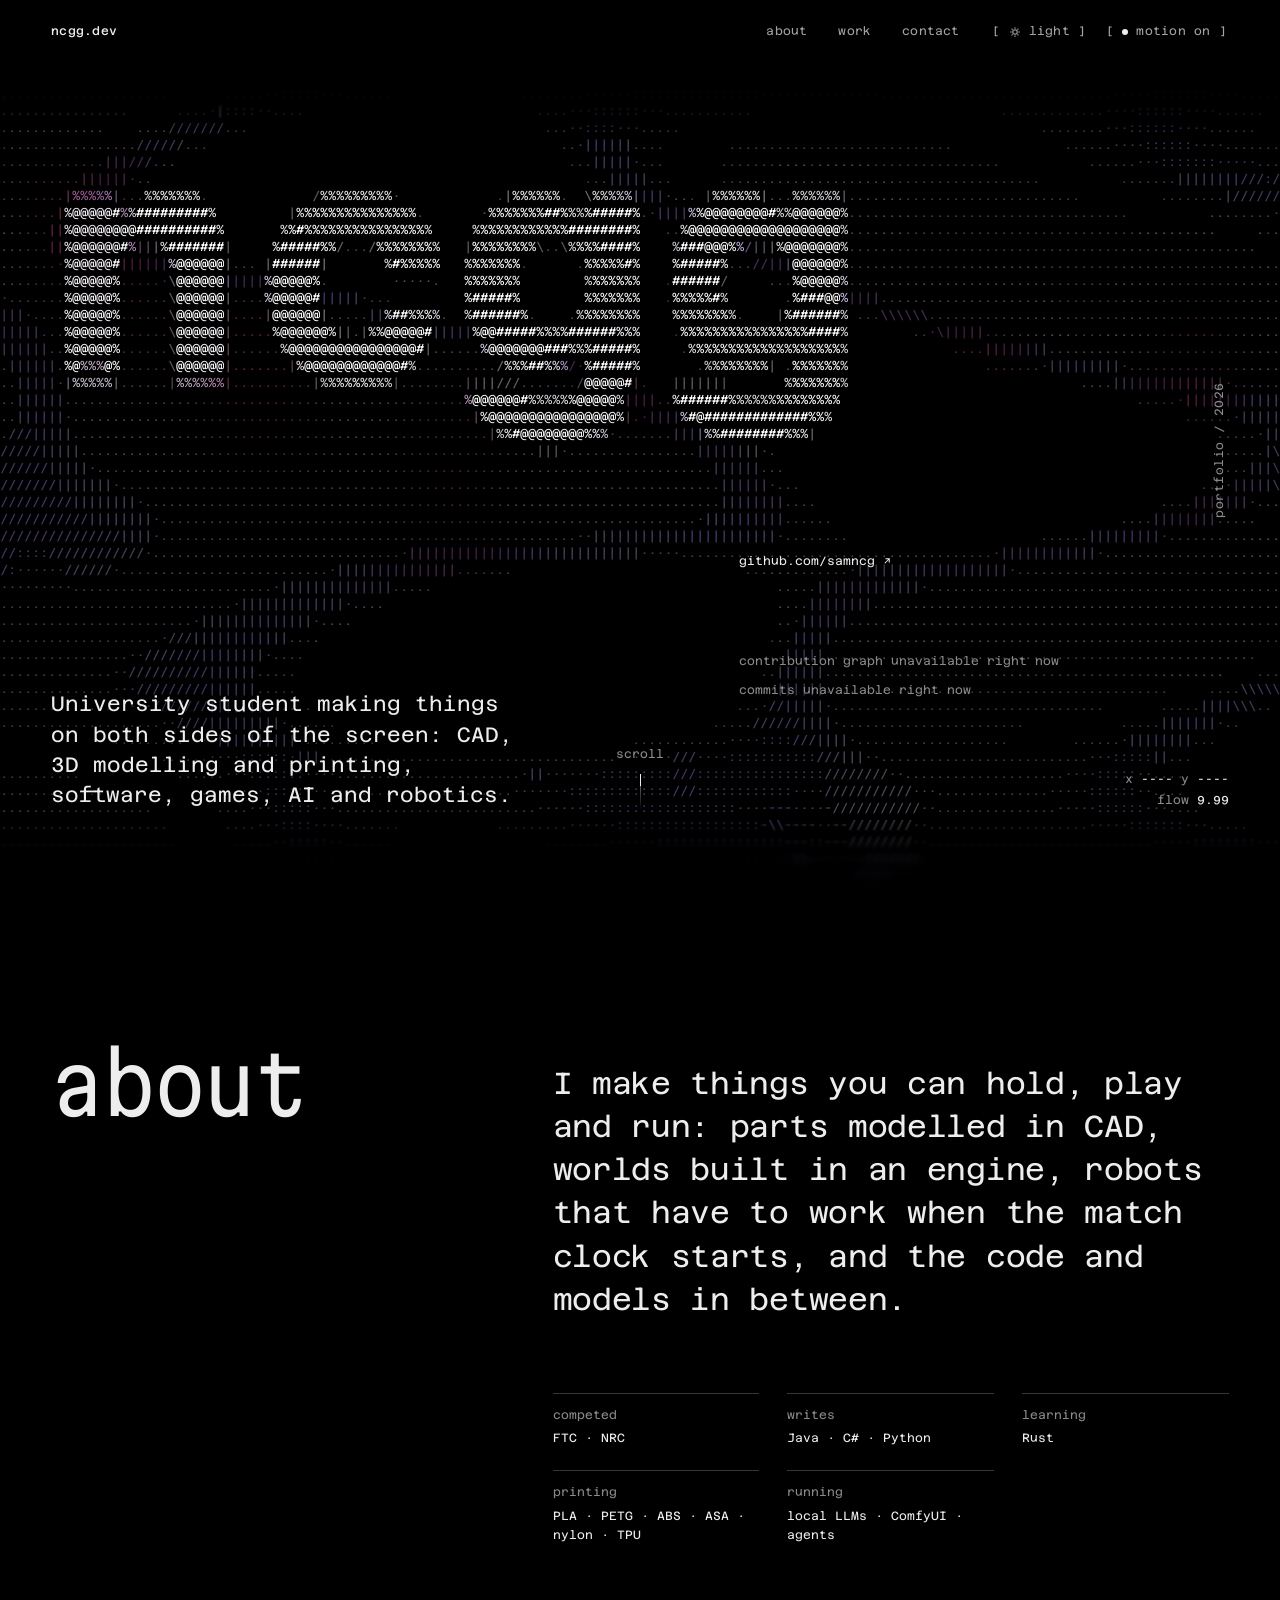
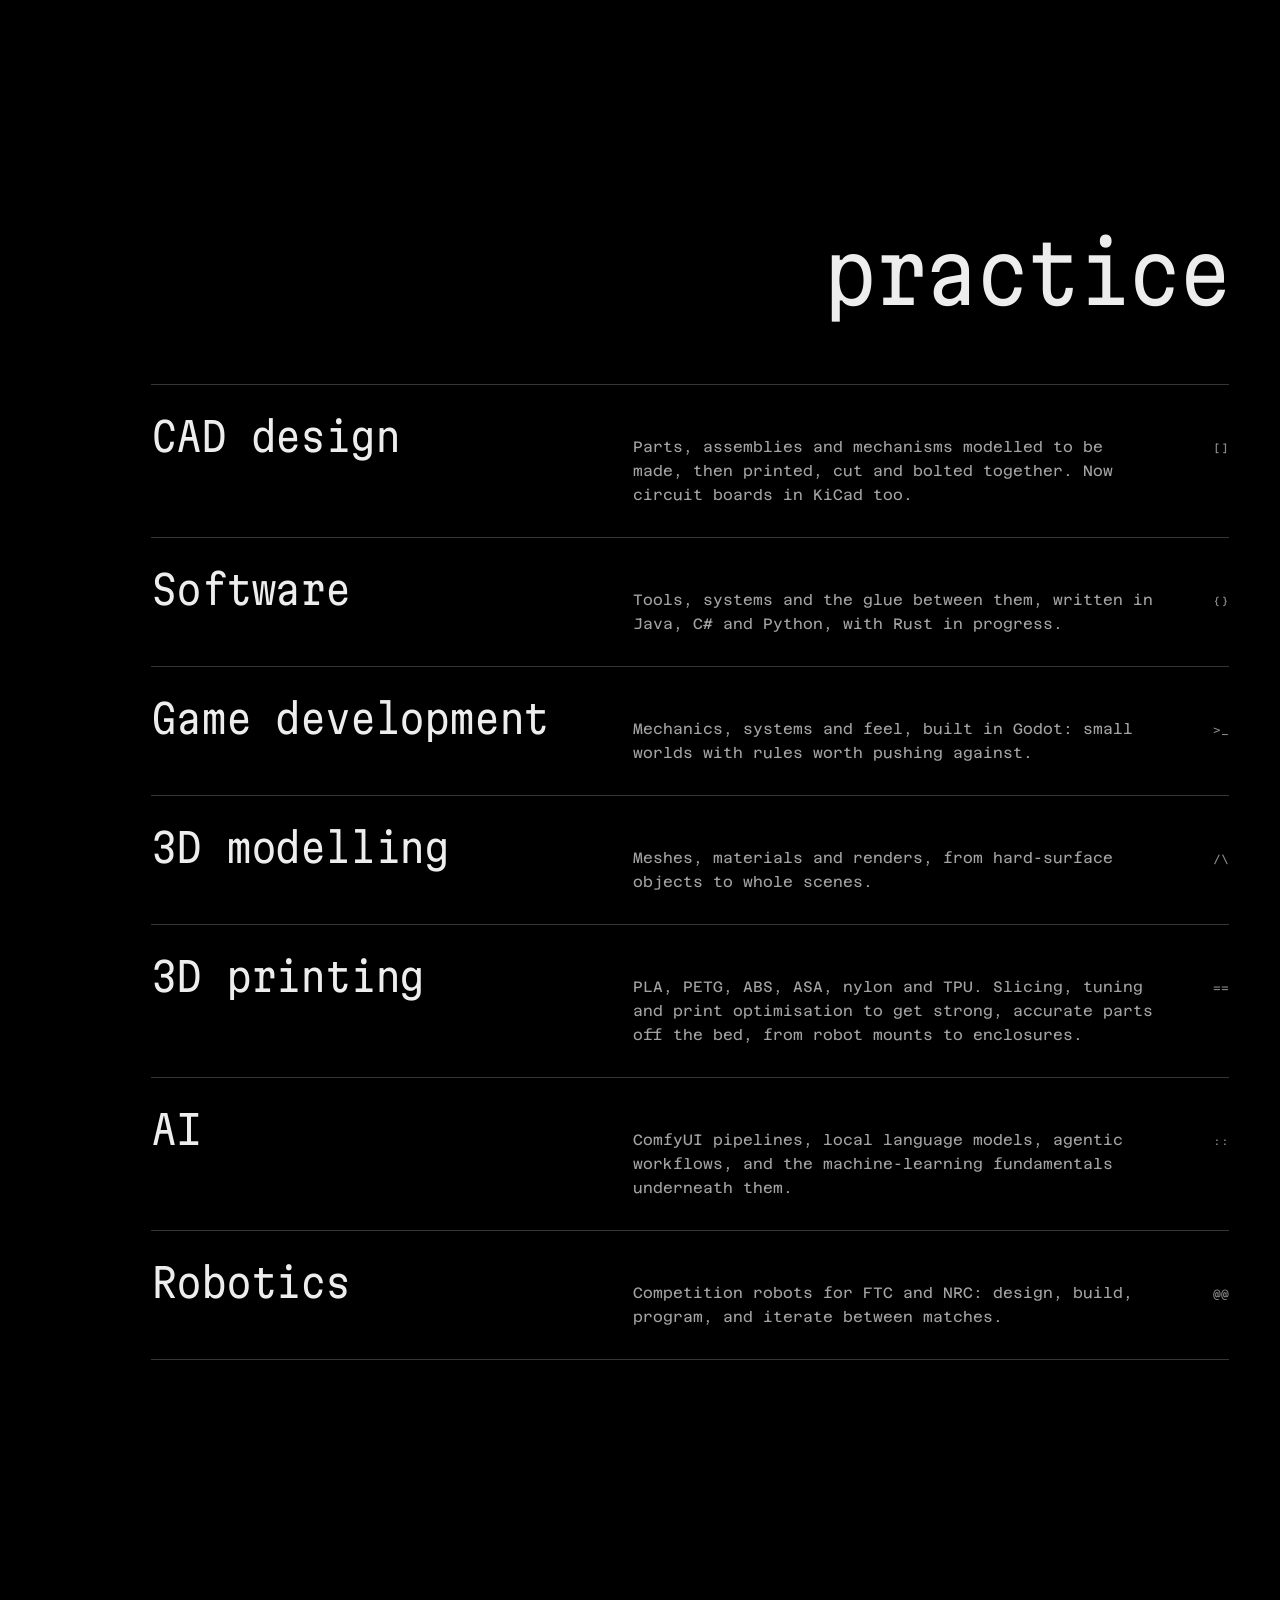
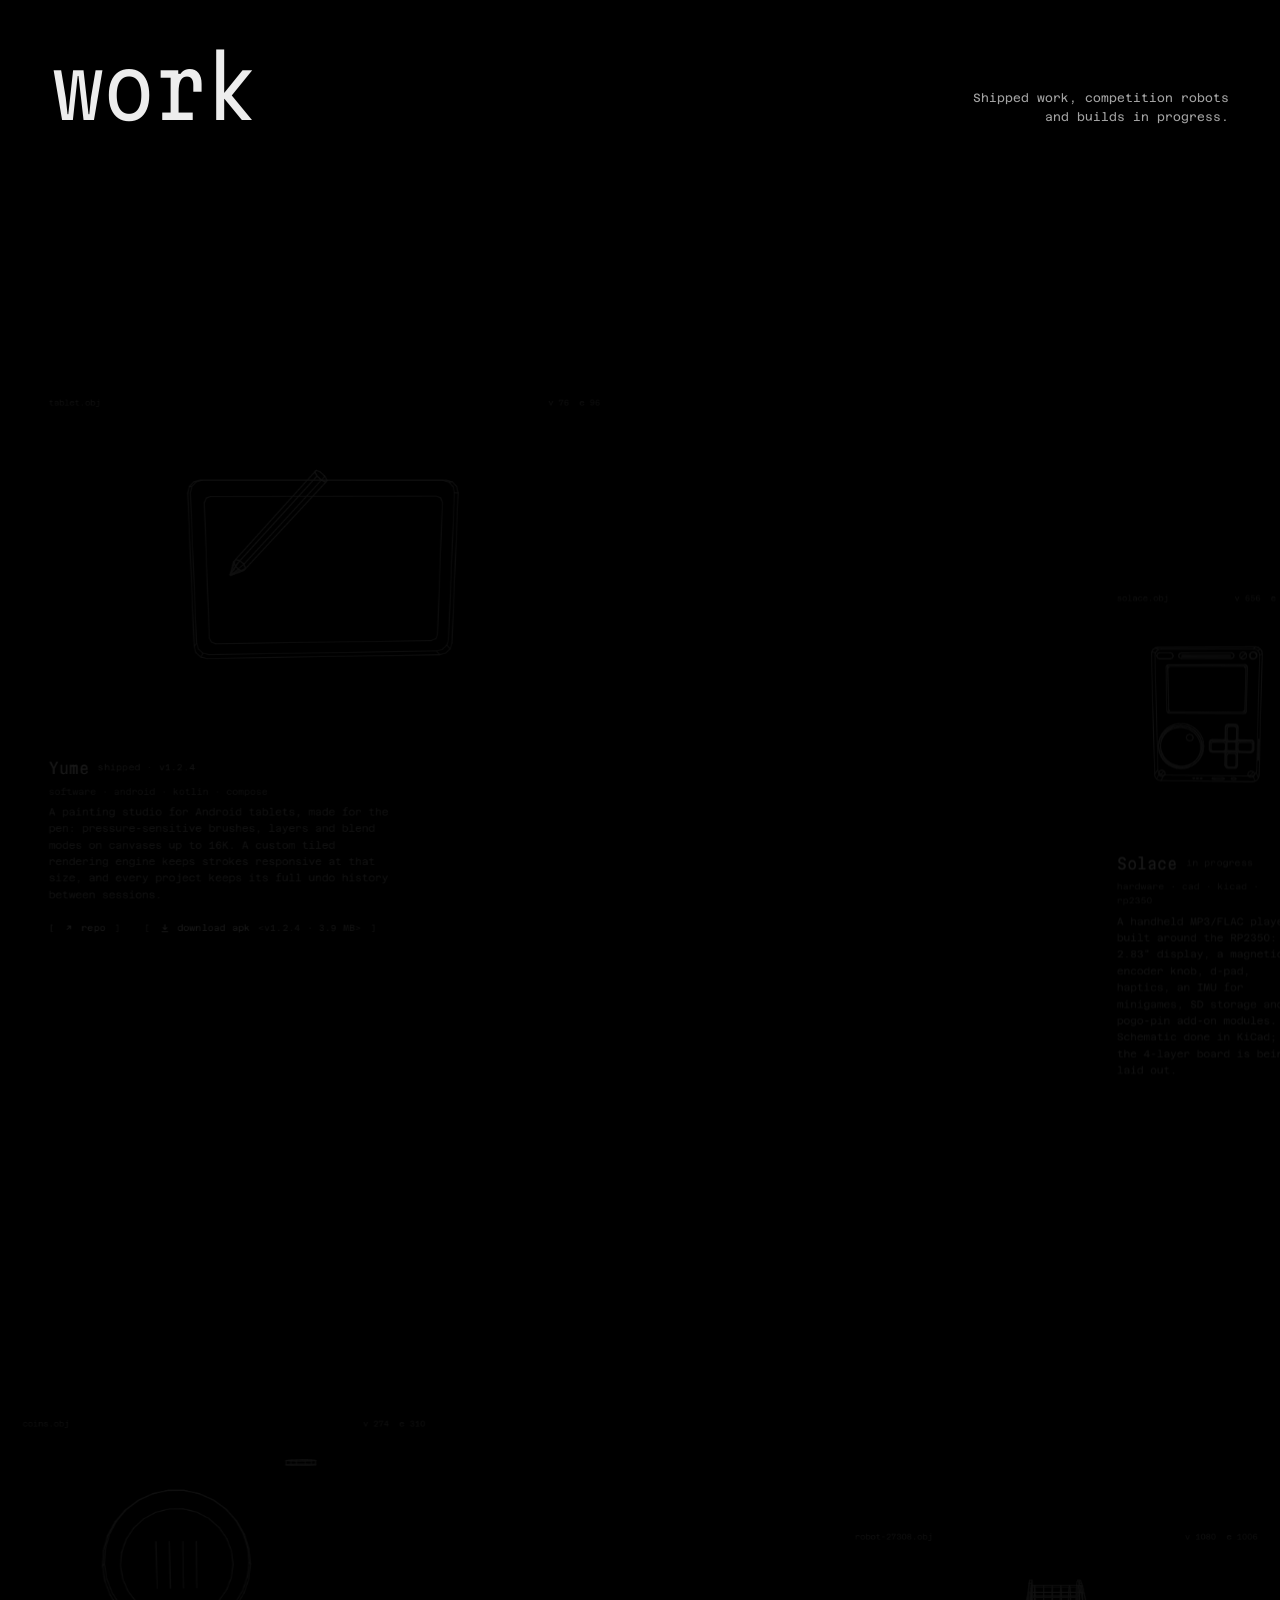
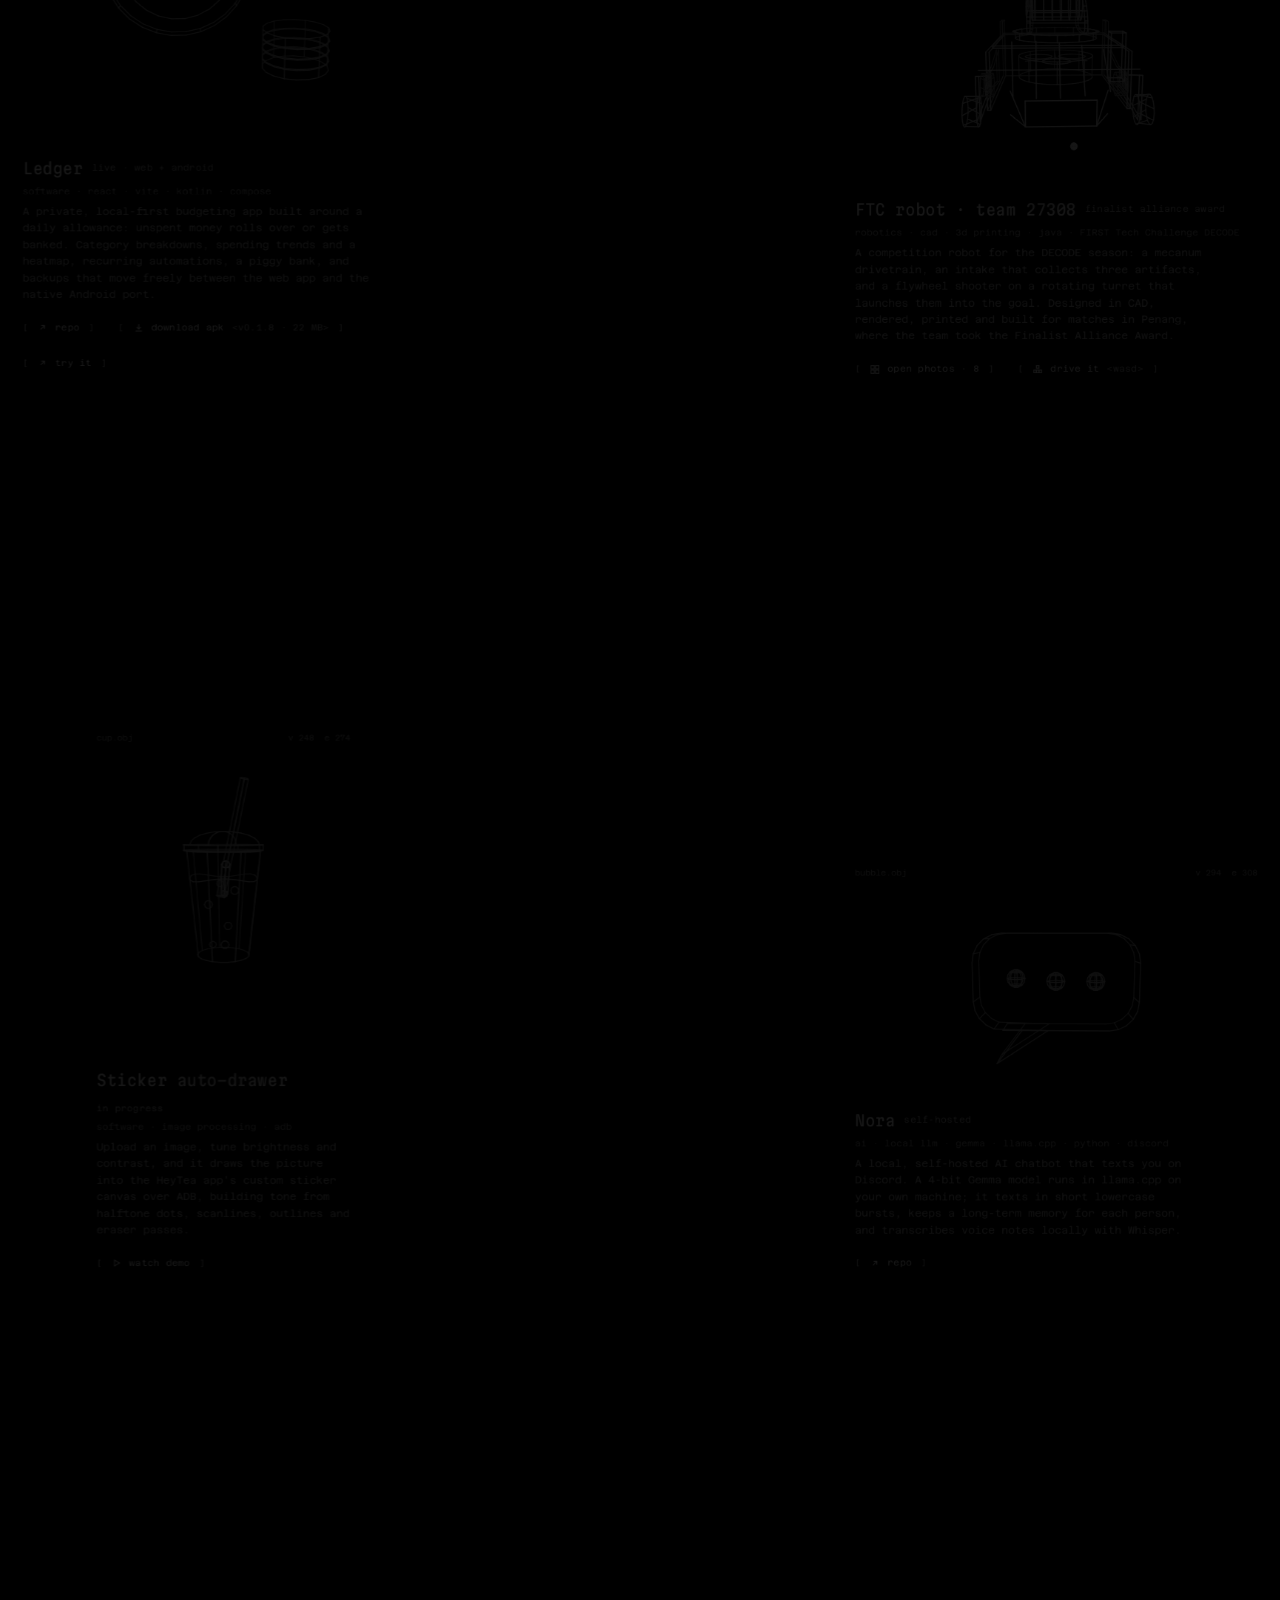
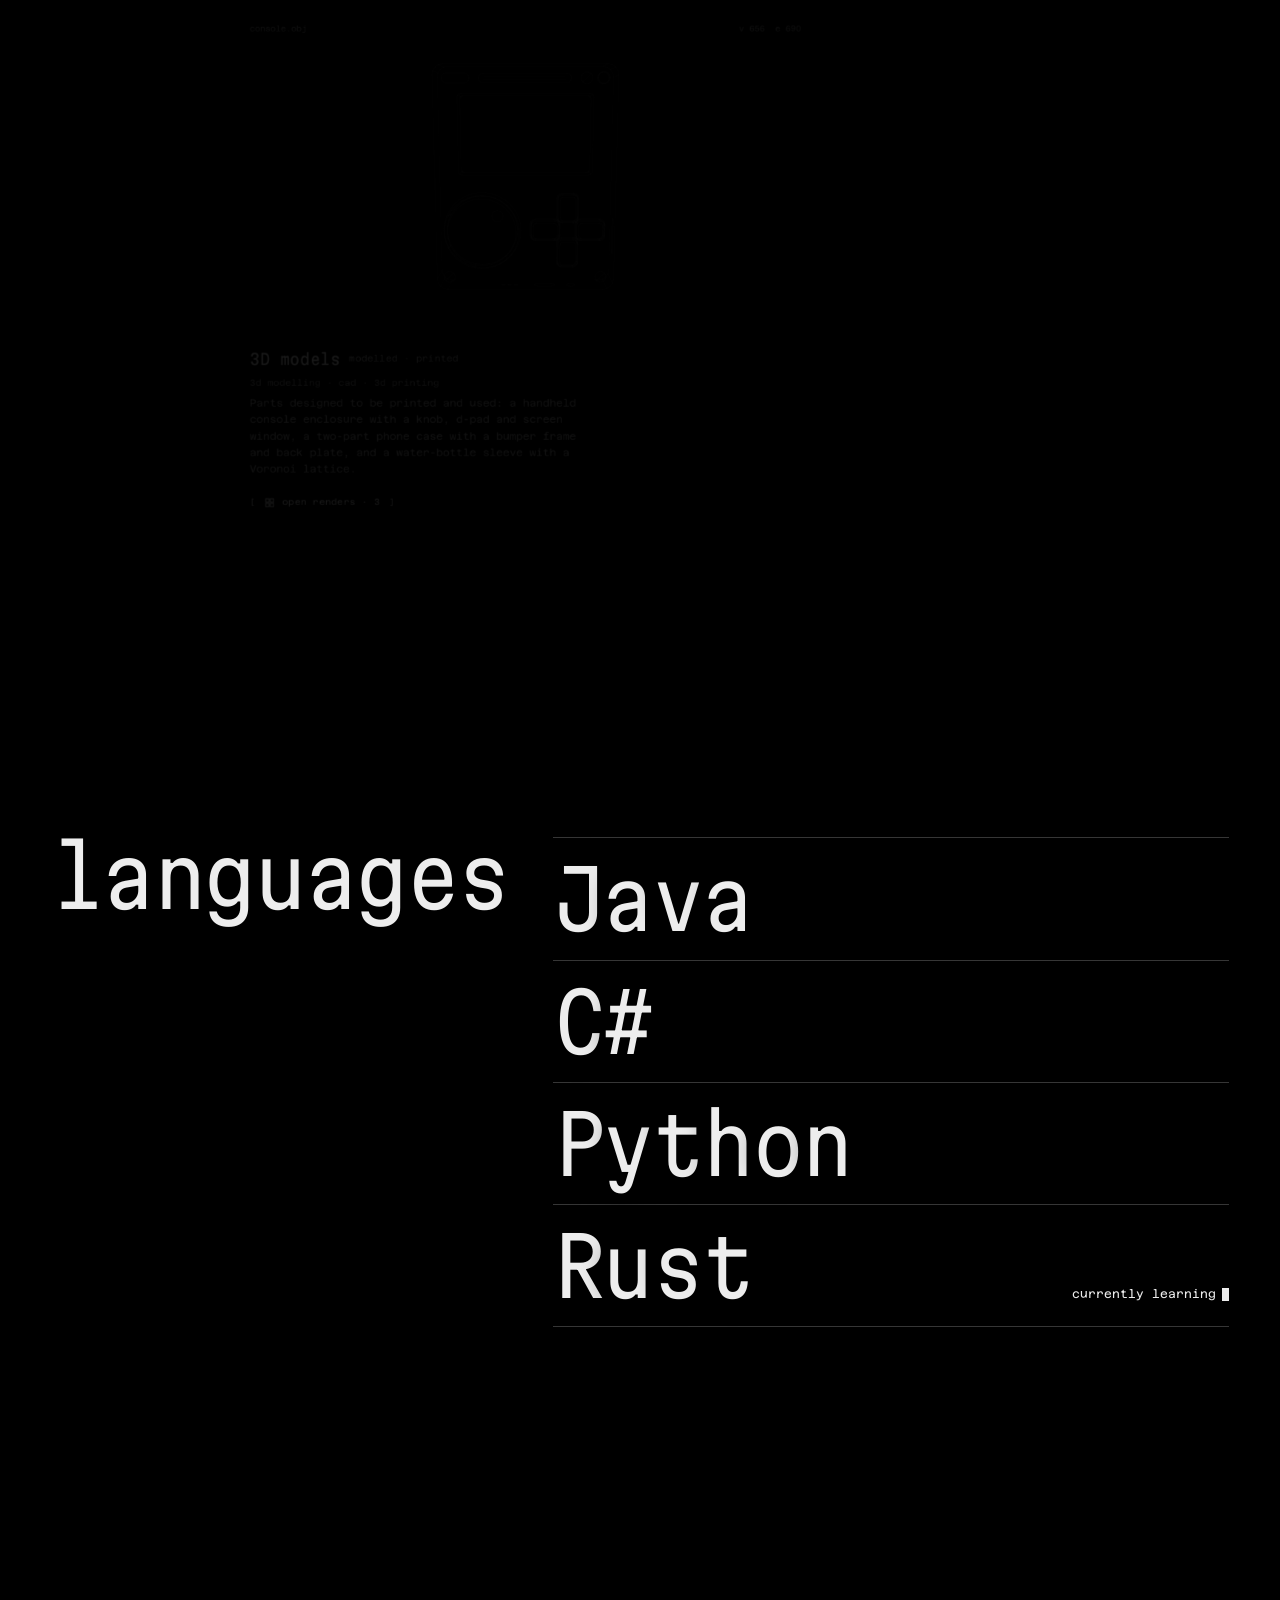
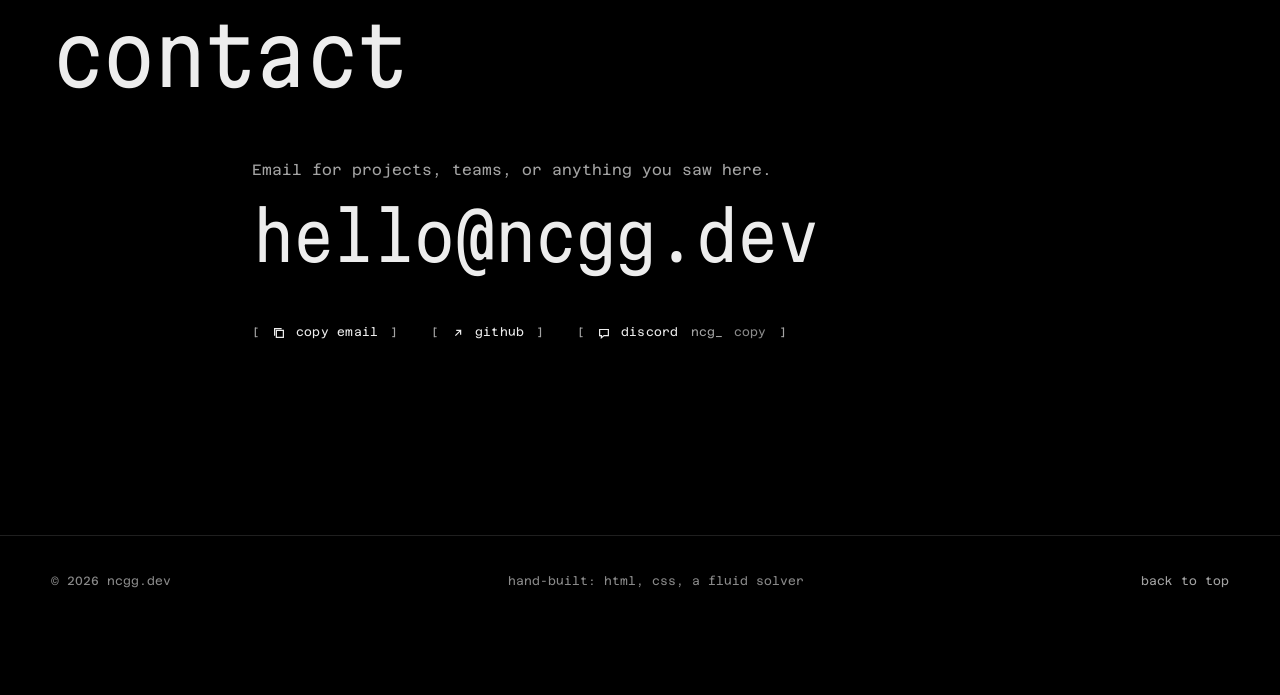
==== commit 01a2dea9: "Drive mode: show where to shoot Goals glow and pulse with chevrons and a 'shoot here' label while th" ====
--- a/index.html
+++ b/index.html
@@ -15,7 +15,7 @@
   <link rel="preconnect" href="https://fonts.googleapis.com">
   <link rel="preconnect" href="https://fonts.gstatic.com" crossorigin>
   <link rel="stylesheet" href="https://fonts.googleapis.com/css2?family=Azeret+Mono:wght@300..700&family=Martian+Mono:wdth,wght@75..112.5,100..800&display=swap">
-  <link rel="stylesheet" href="css/style.css?v=20261118f">
+  <link rel="stylesheet" href="css/style.css?v=20261118g">
   <script>
     document.documentElement.classList.add('js');
     try { if (localStorage.getItem('ncgg:theme') === 'light') document.documentElement.setAttribute('data-theme', 'light'); } catch (e) {}
@@ -408,10 +408,10 @@
     <a href="#top" data-scramble>back to top</a>
   </footer>
 
-  <script src="js/fluid.js?v=20261118f"></script>
-  <script src="js/wire.js?v=20261118f"></script>
-  <script src="js/main.js?v=20261118f"></script>
-  <script src="js/sticker.js?v=20261118f"></script>
-  <script src="js/game.js?v=20261118f"></script>
+  <script src="js/fluid.js?v=20261118g"></script>
+  <script src="js/wire.js?v=20261118g"></script>
+  <script src="js/main.js?v=20261118g"></script>
+  <script src="js/sticker.js?v=20261118g"></script>
+  <script src="js/game.js?v=20261118g"></script>
 </body>
 </html>
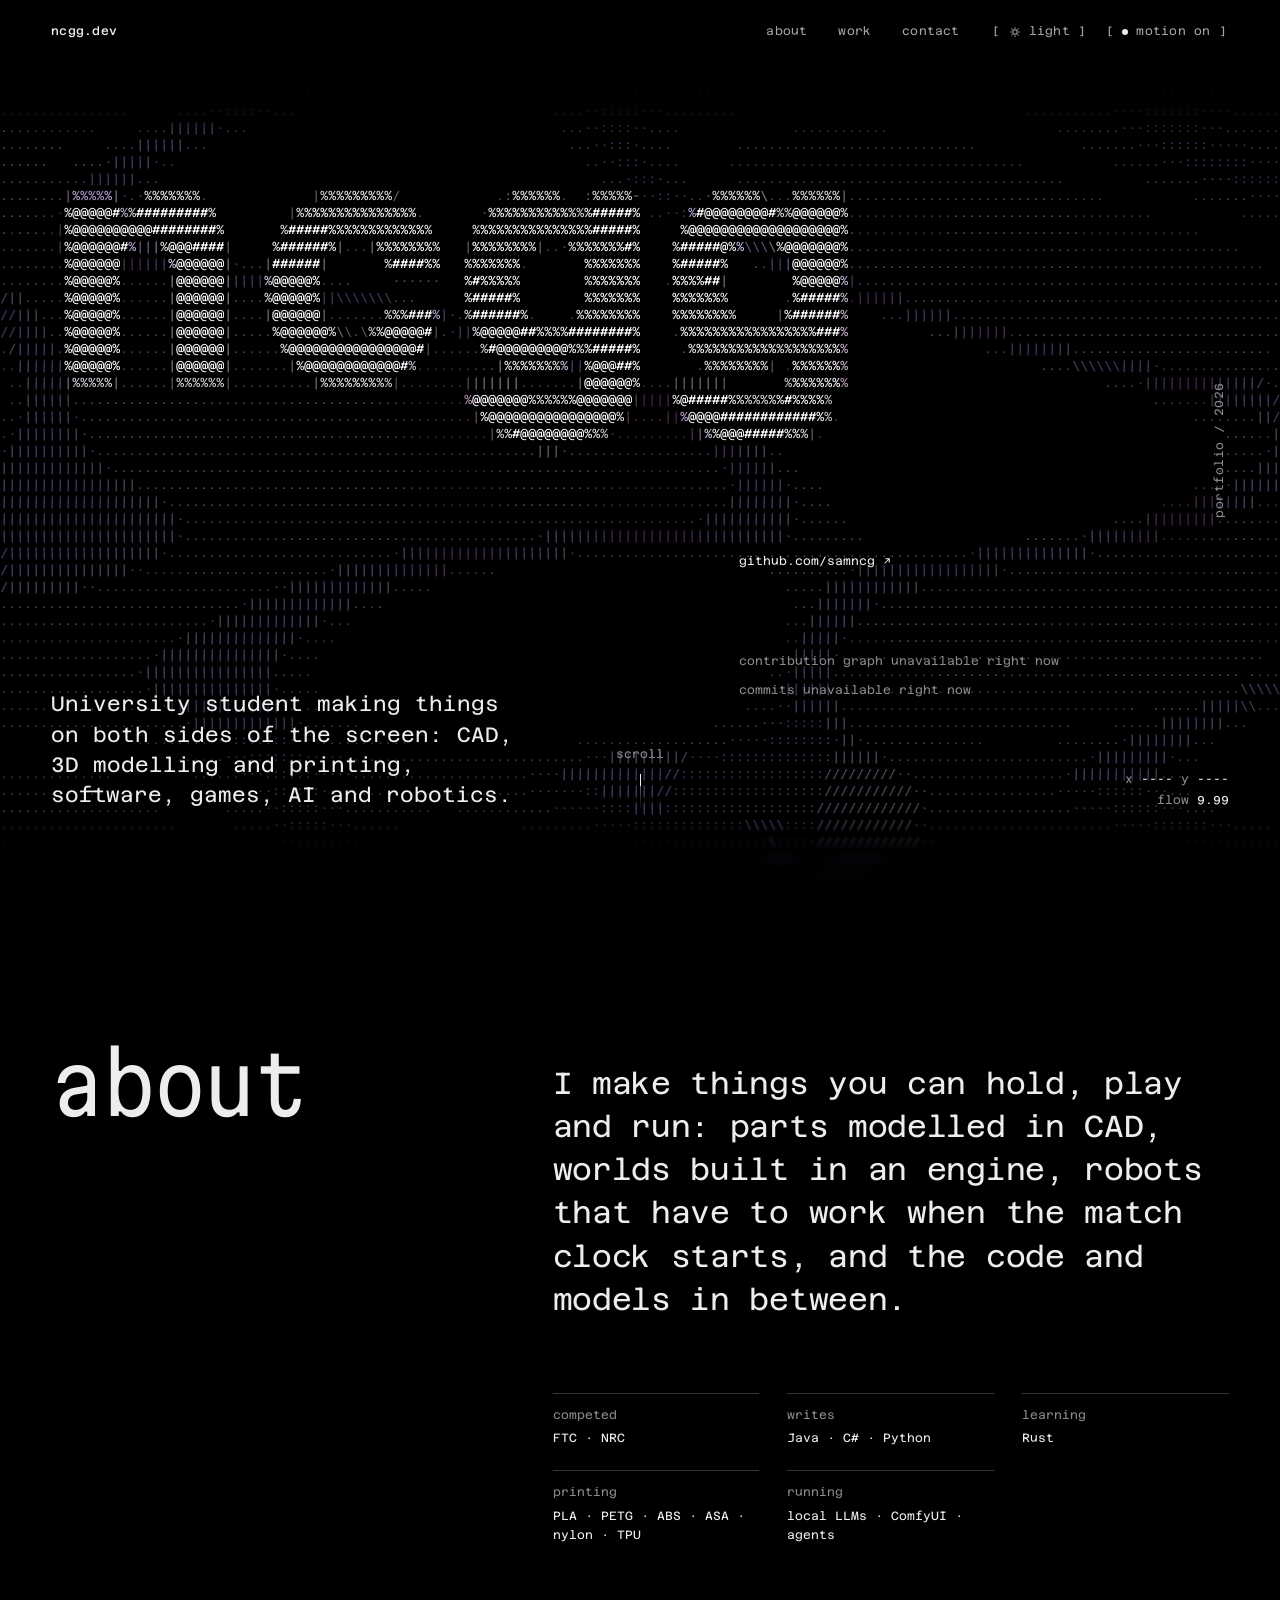
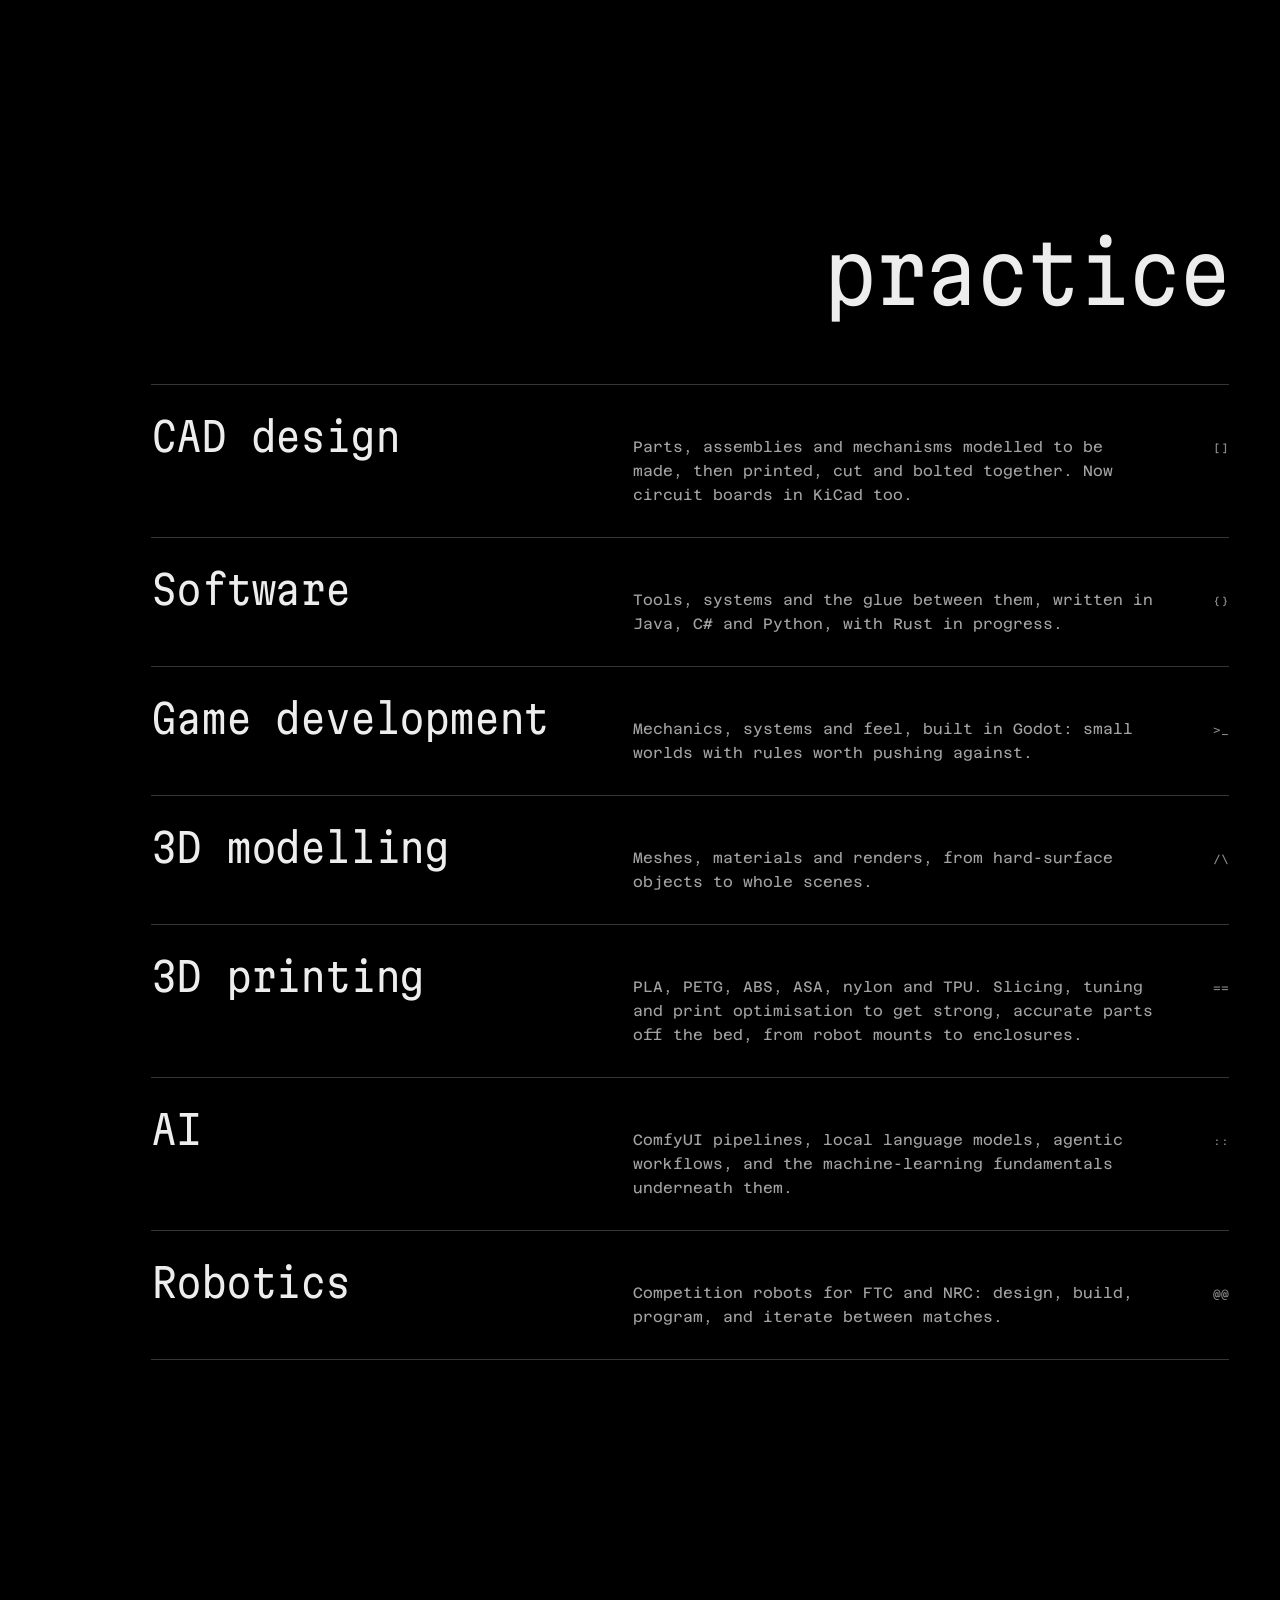
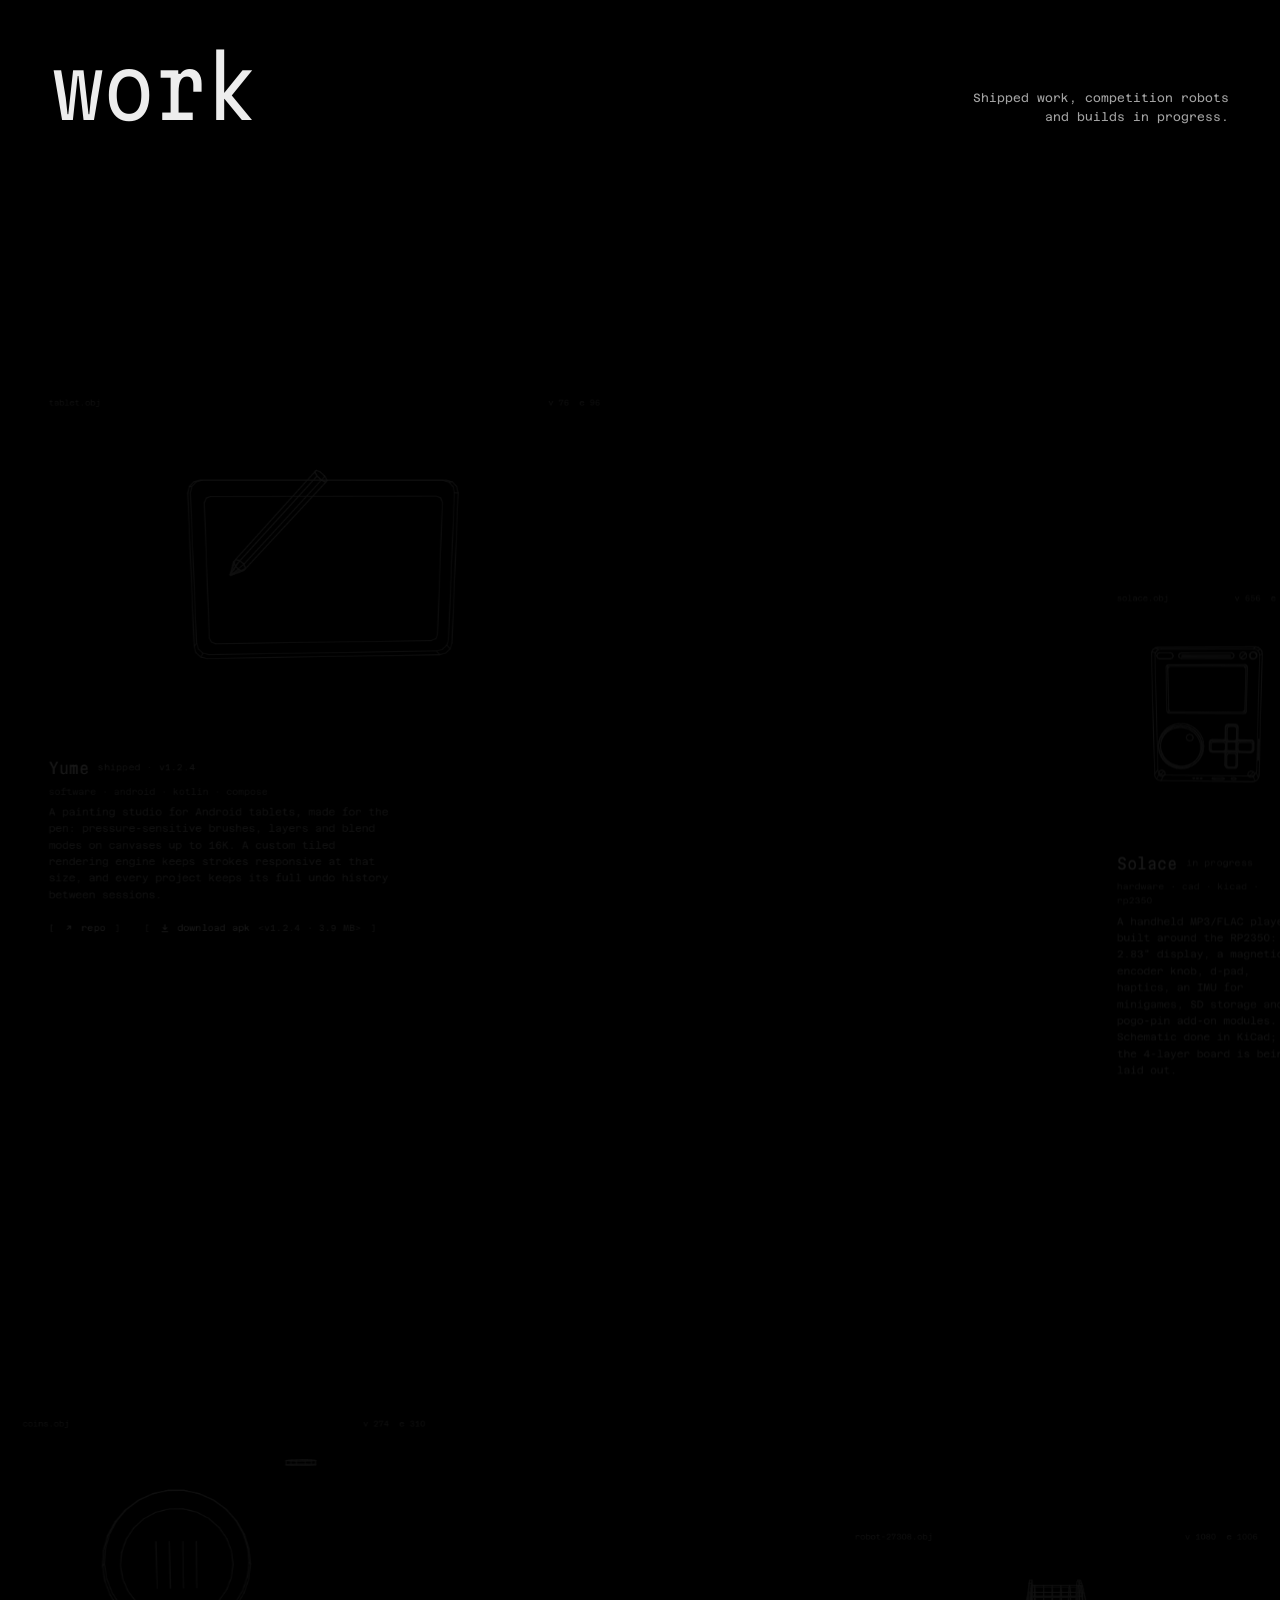
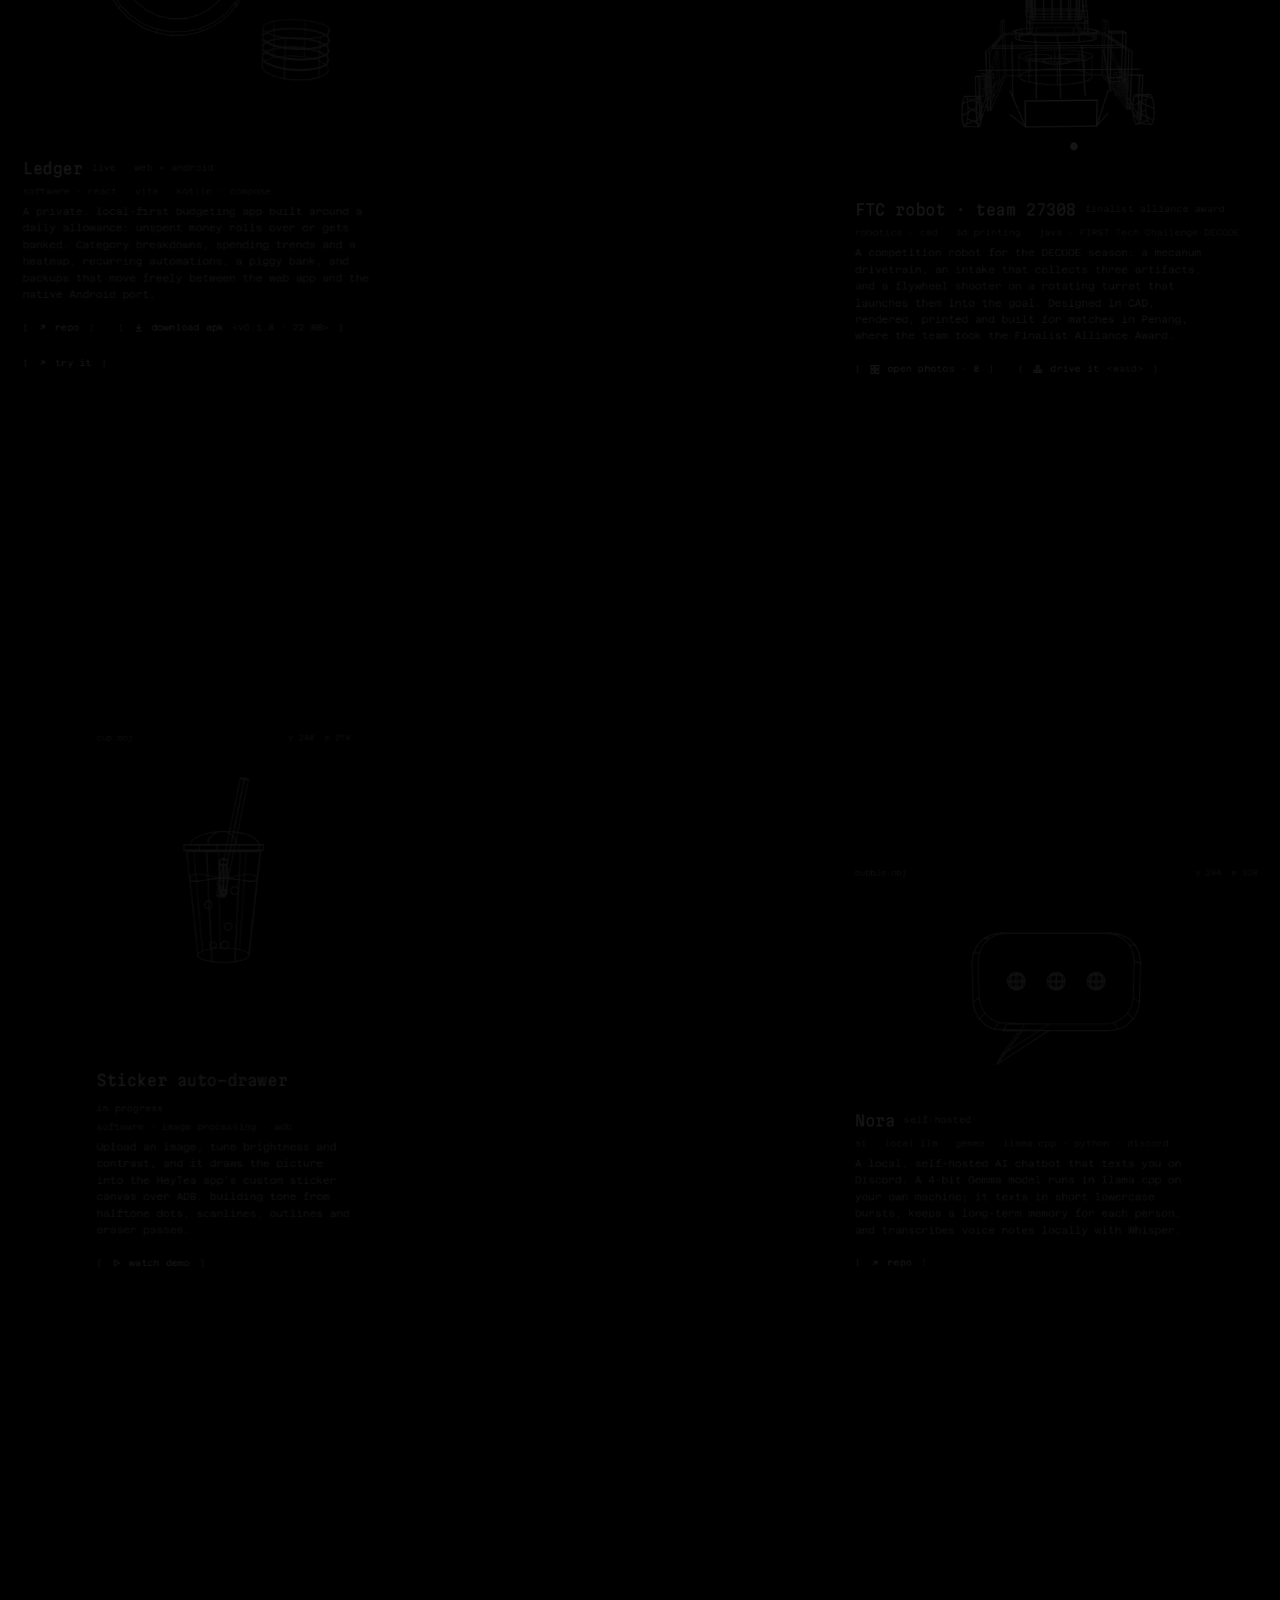
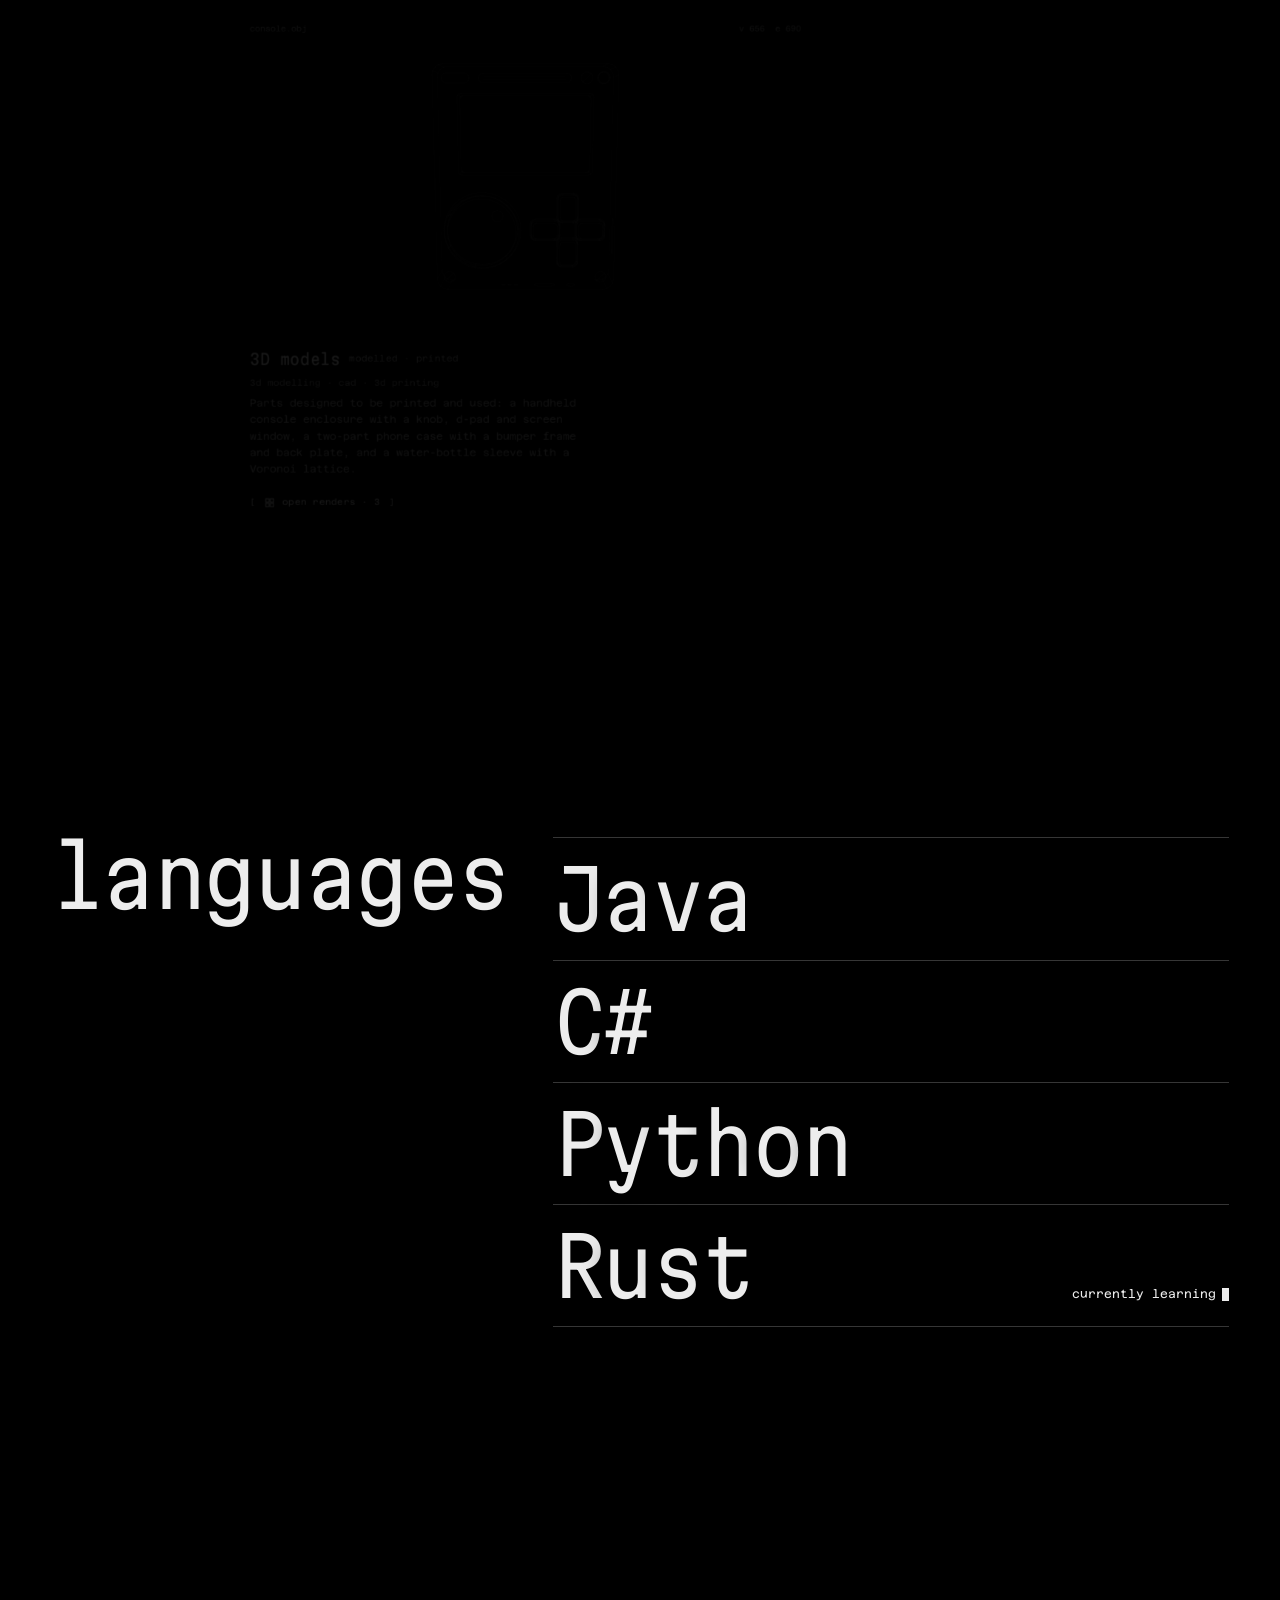
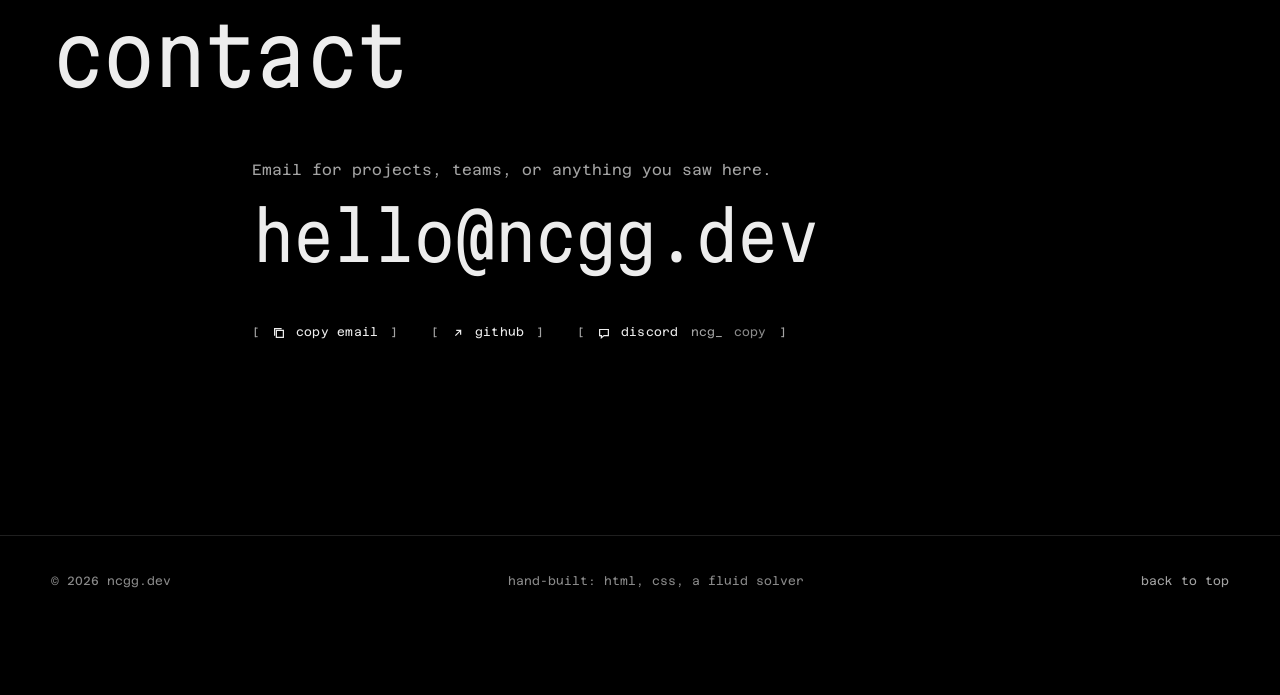
==== commit d9cea59a: "FTC wireframe: spin the turret flywheel toward the shot" ====
--- a/index.html
+++ b/index.html
@@ -15,7 +15,7 @@
   <link rel="preconnect" href="https://fonts.googleapis.com">
   <link rel="preconnect" href="https://fonts.gstatic.com" crossorigin>
   <link rel="stylesheet" href="https://fonts.googleapis.com/css2?family=Azeret+Mono:wght@300..700&family=Martian+Mono:wdth,wght@75..112.5,100..800&display=swap">
-  <link rel="stylesheet" href="css/style.css?v=20261118g">
+  <link rel="stylesheet" href="css/style.css?v=20261118h">
   <script>
     document.documentElement.classList.add('js');
     try { if (localStorage.getItem('ncgg:theme') === 'light') document.documentElement.setAttribute('data-theme', 'light'); } catch (e) {}
@@ -408,10 +408,10 @@
     <a href="#top" data-scramble>back to top</a>
   </footer>
 
-  <script src="js/fluid.js?v=20261118g"></script>
-  <script src="js/wire.js?v=20261118g"></script>
-  <script src="js/main.js?v=20261118g"></script>
-  <script src="js/sticker.js?v=20261118g"></script>
-  <script src="js/game.js?v=20261118g"></script>
+  <script src="js/fluid.js?v=20261118h"></script>
+  <script src="js/wire.js?v=20261118h"></script>
+  <script src="js/main.js?v=20261118h"></script>
+  <script src="js/sticker.js?v=20261118h"></script>
+  <script src="js/game.js?v=20261118h"></script>
 </body>
 </html>
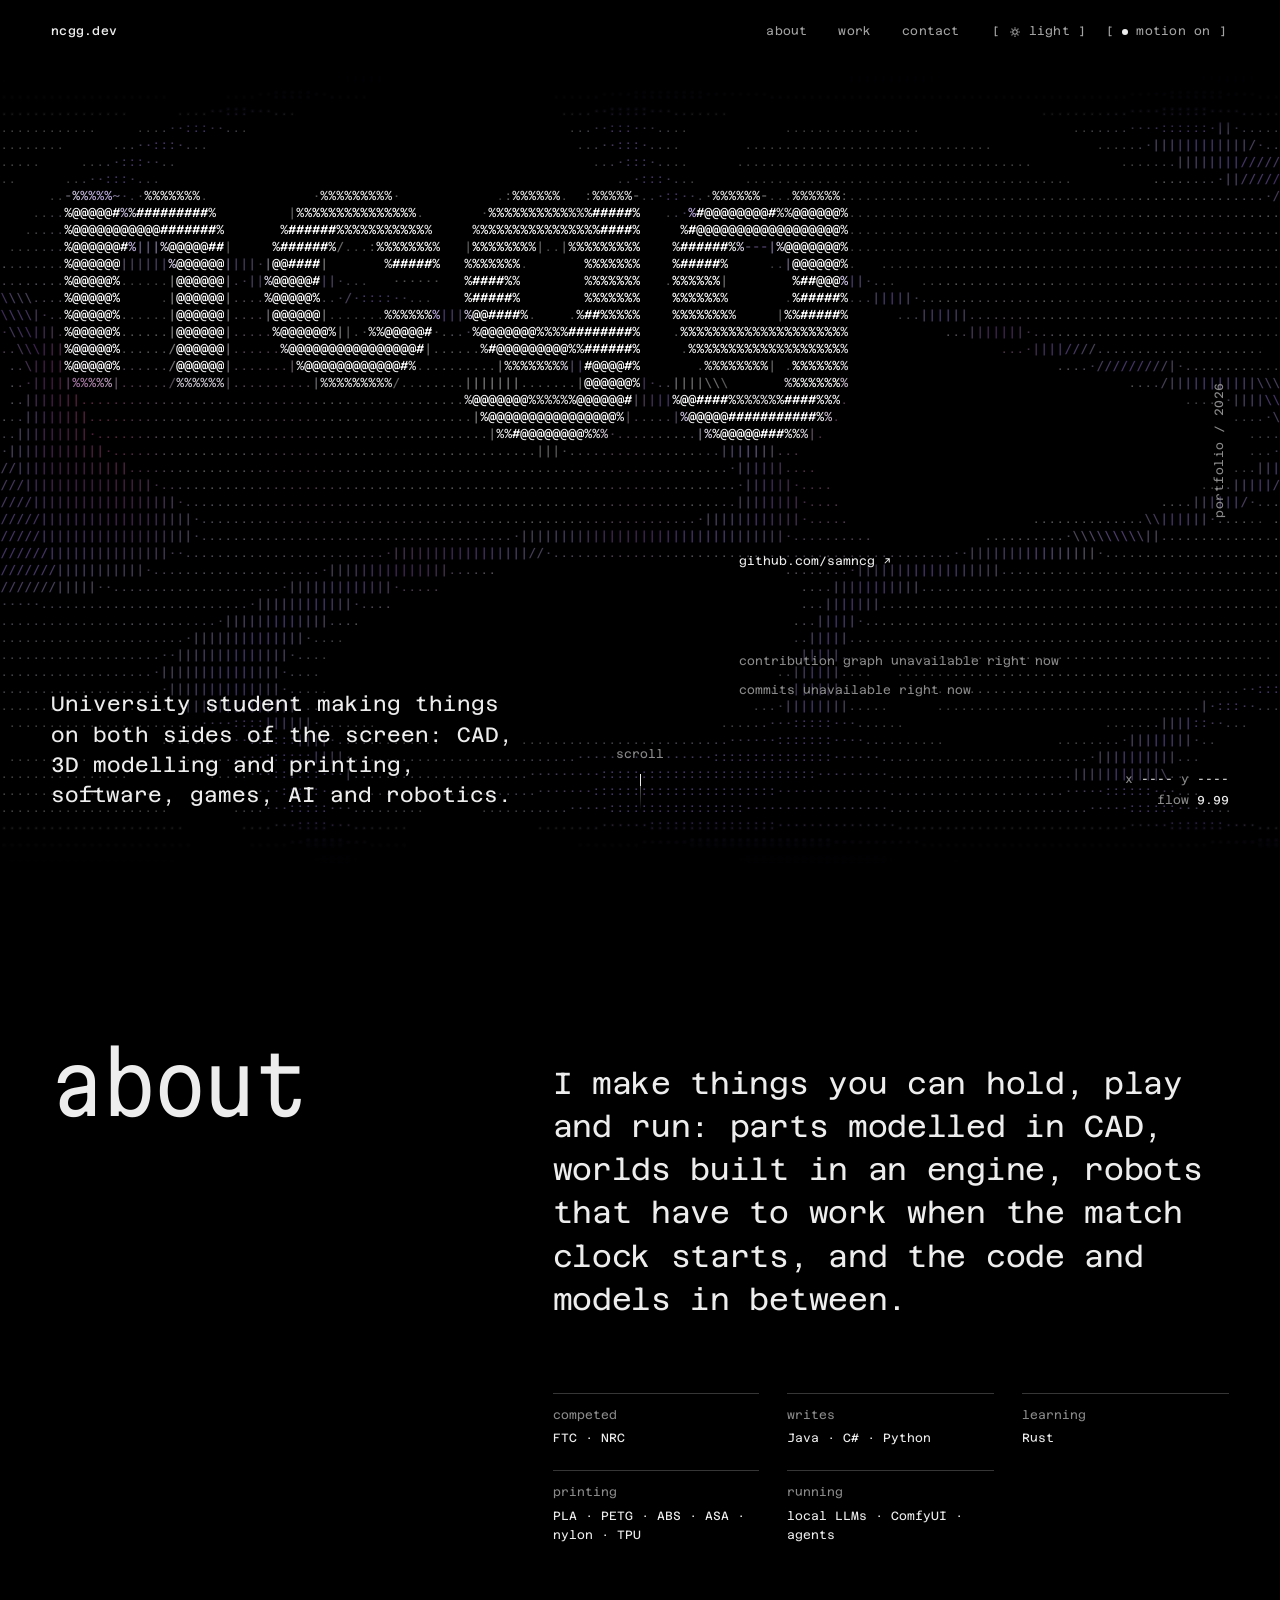
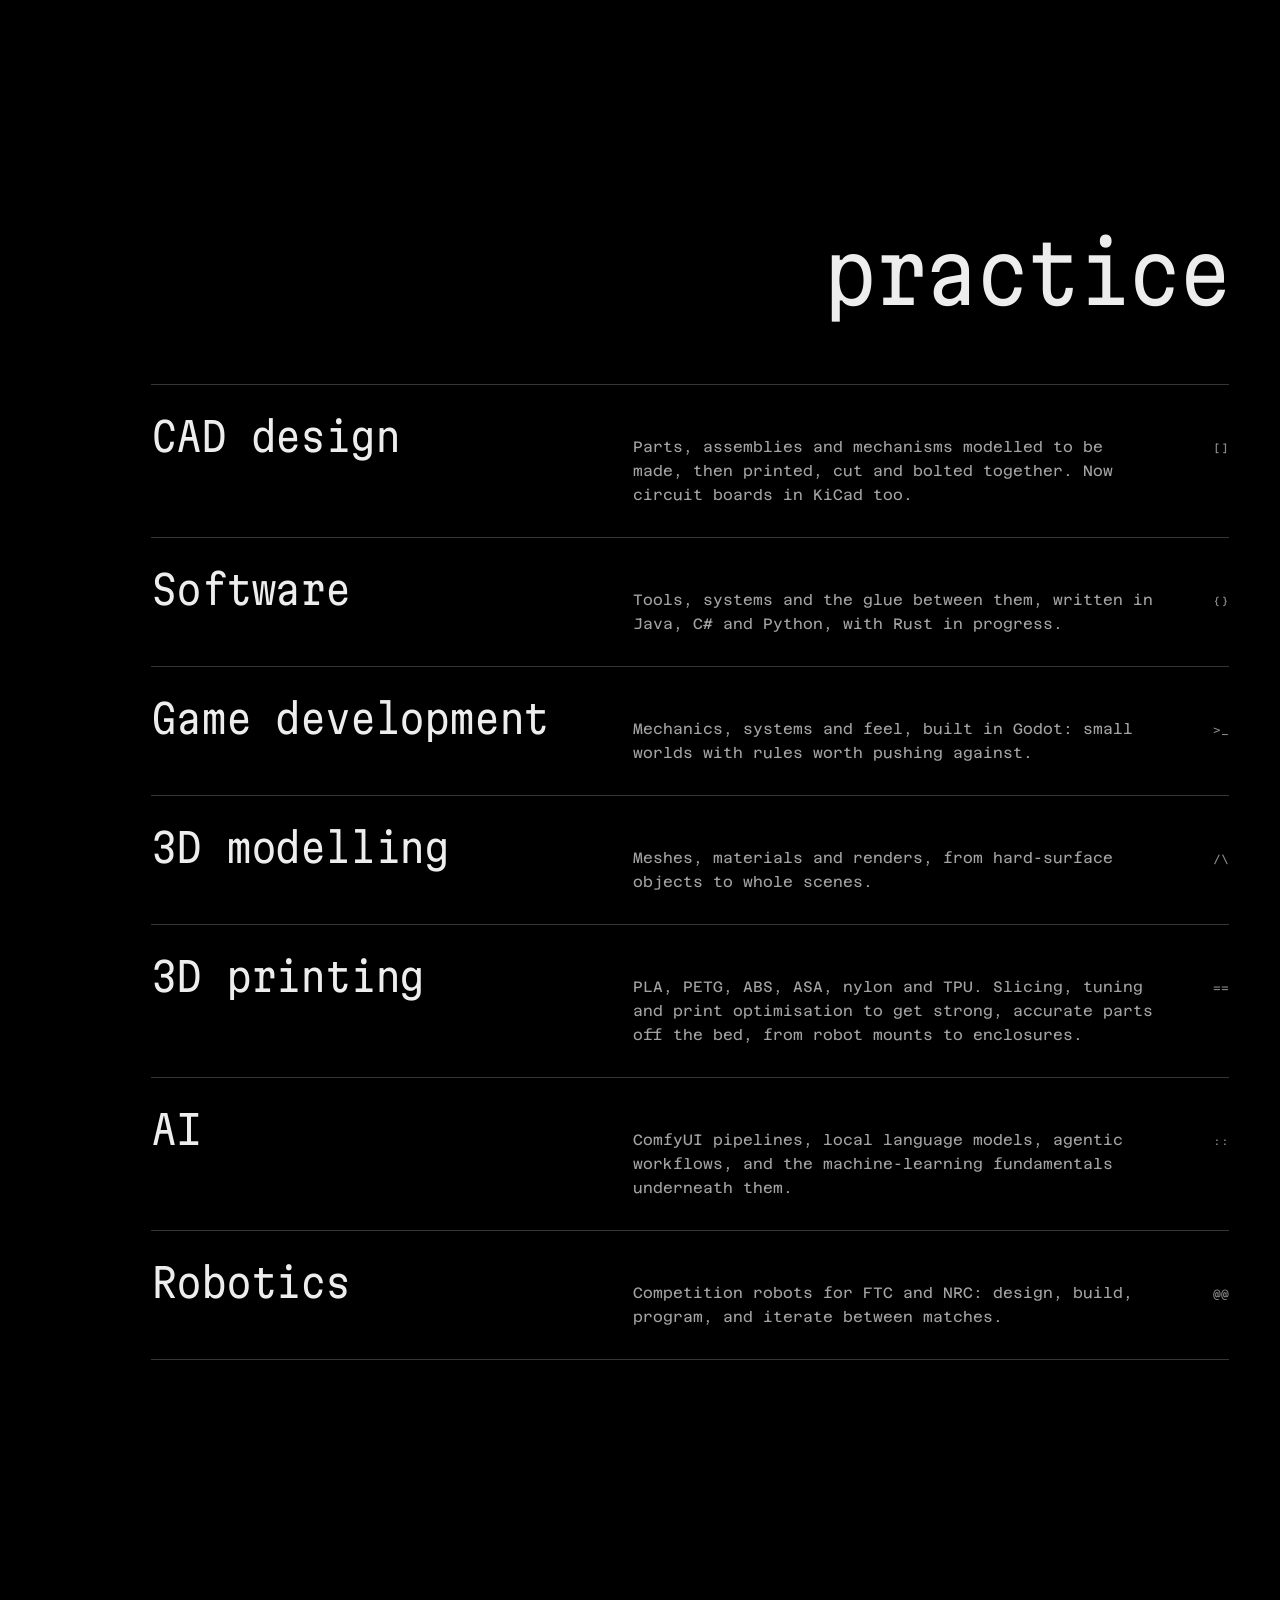
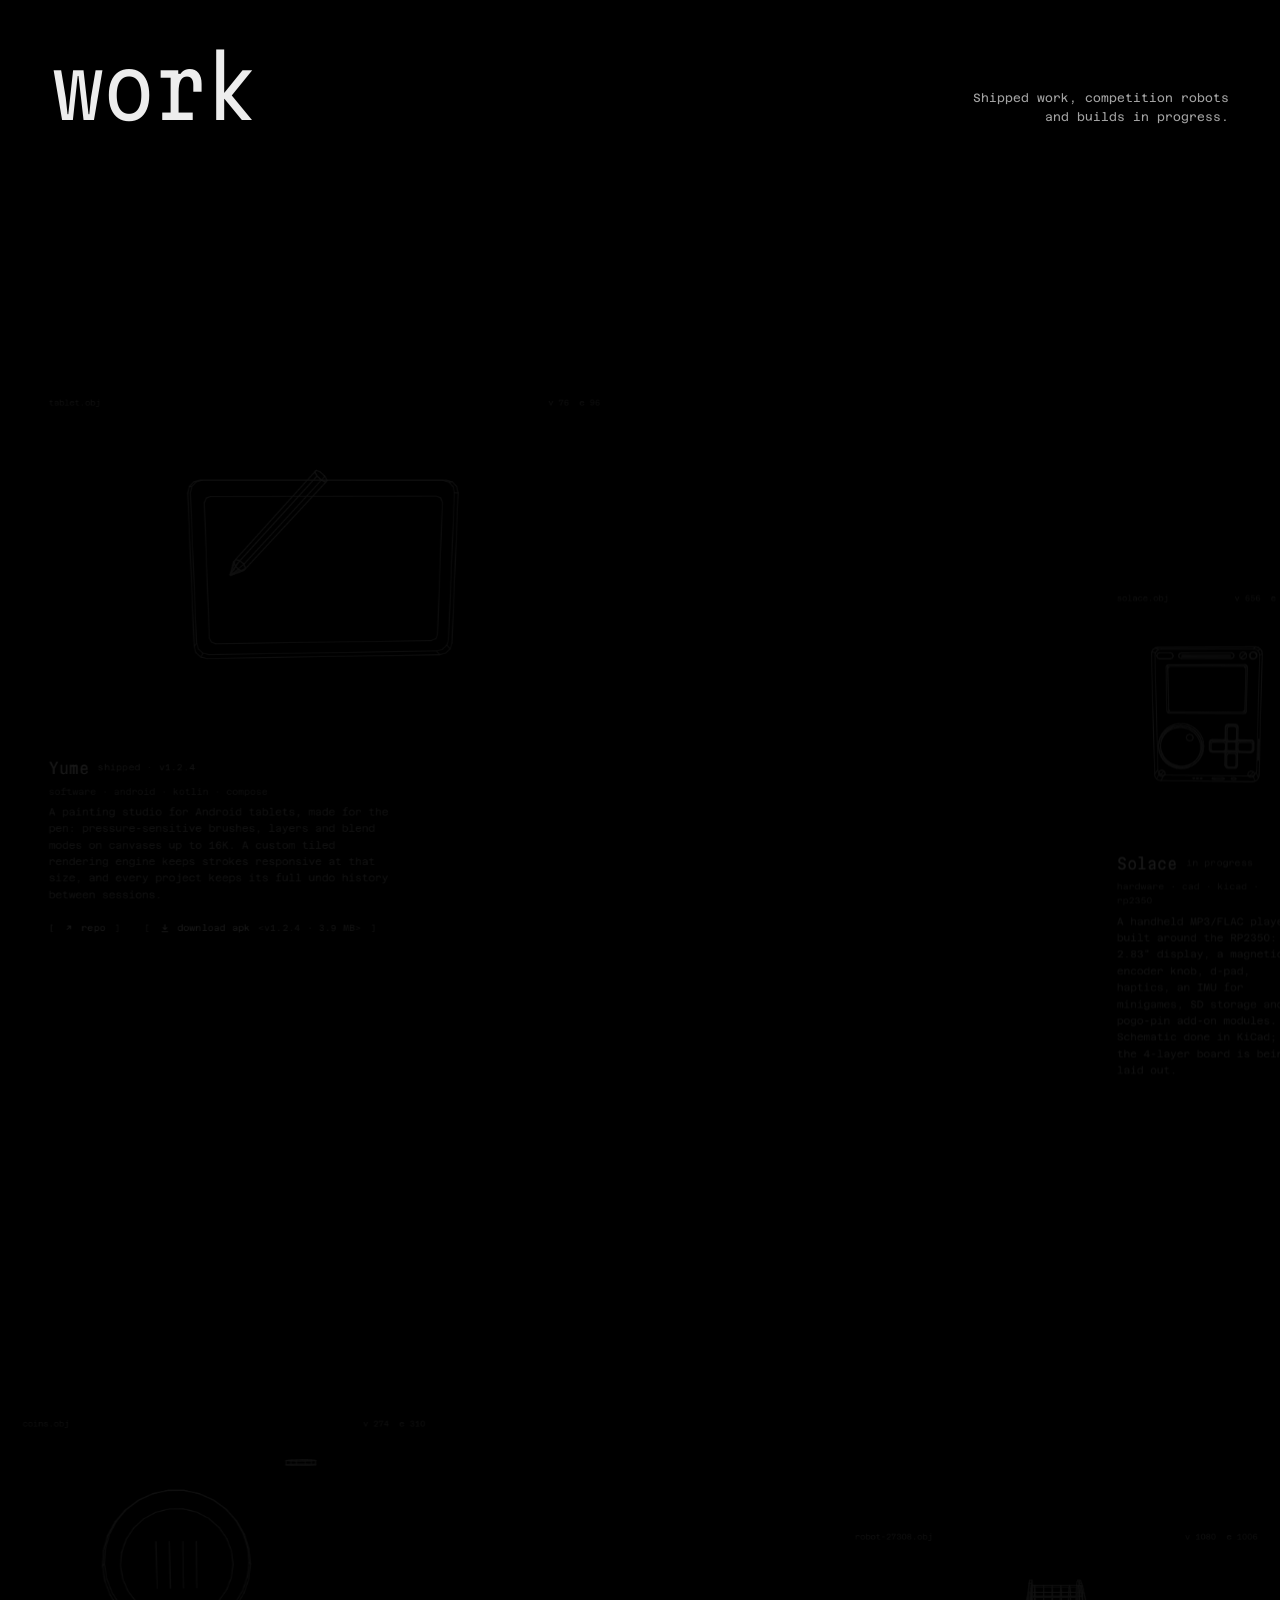
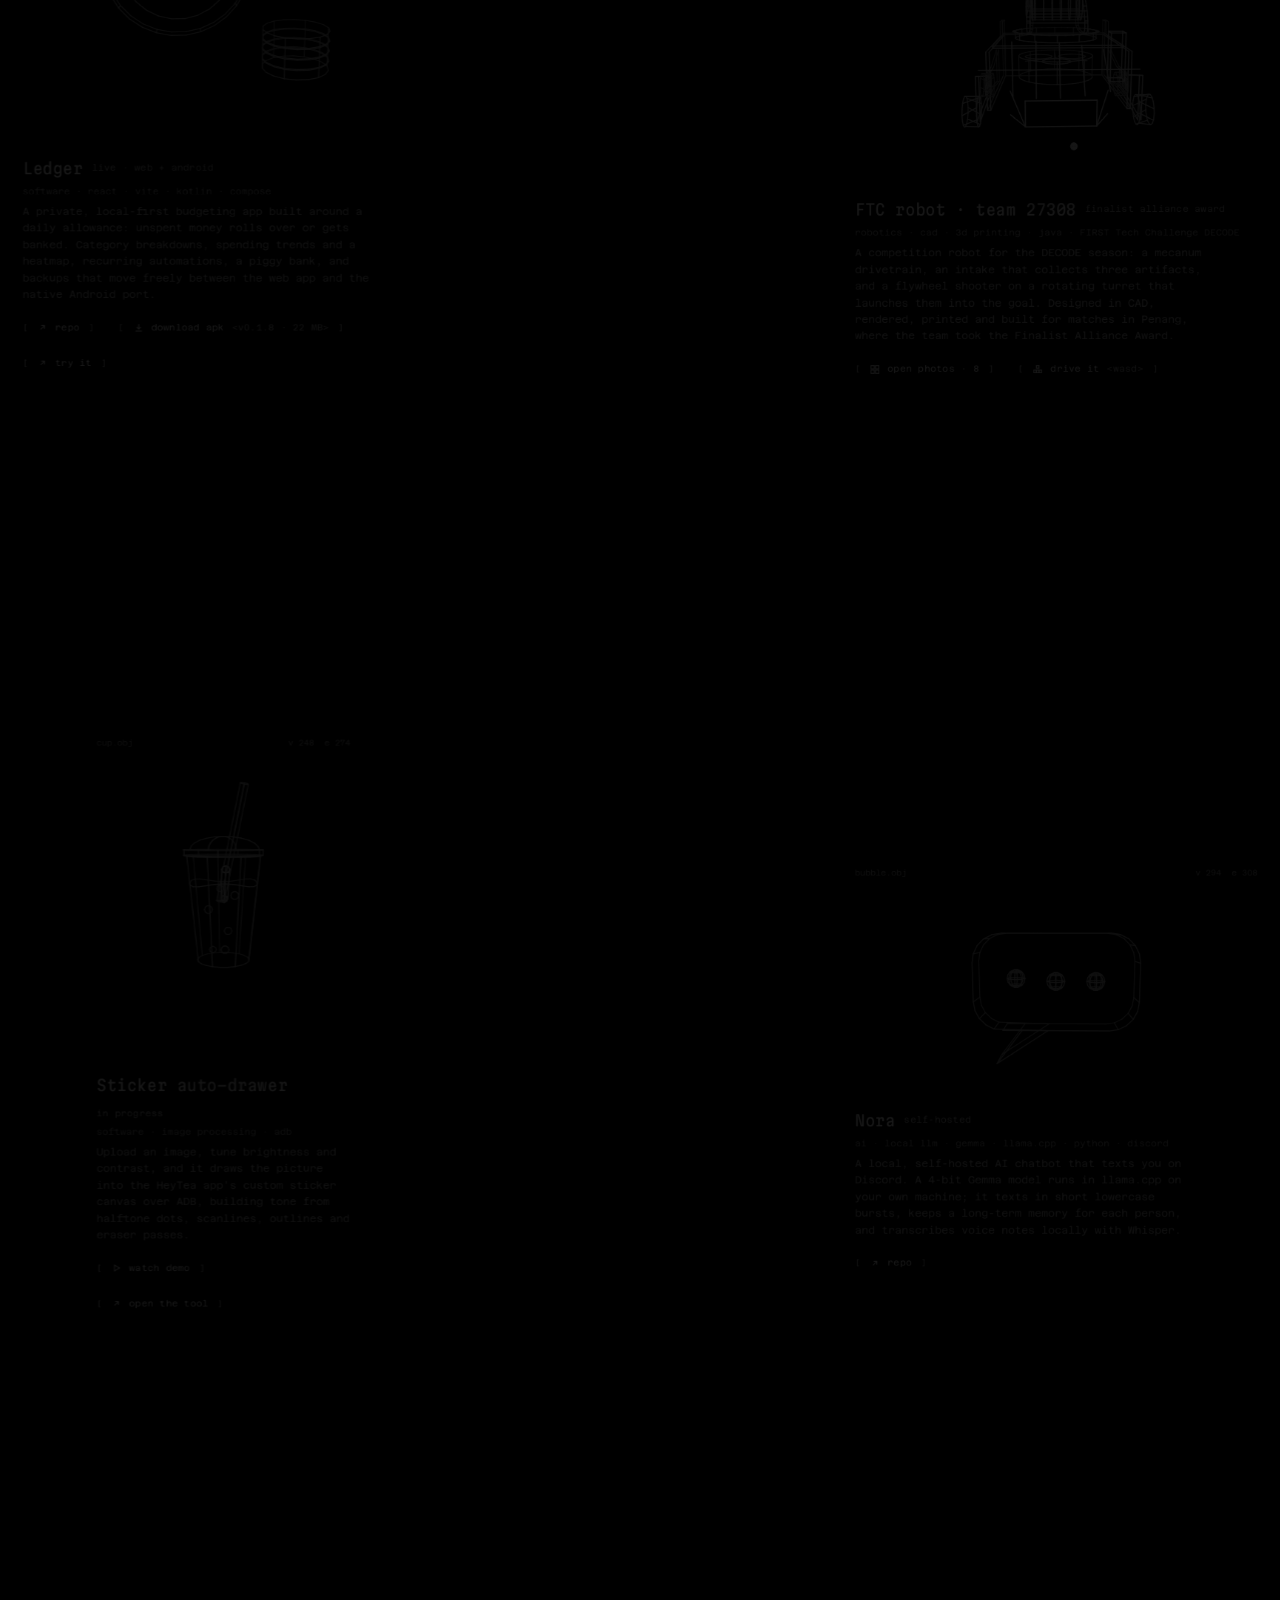
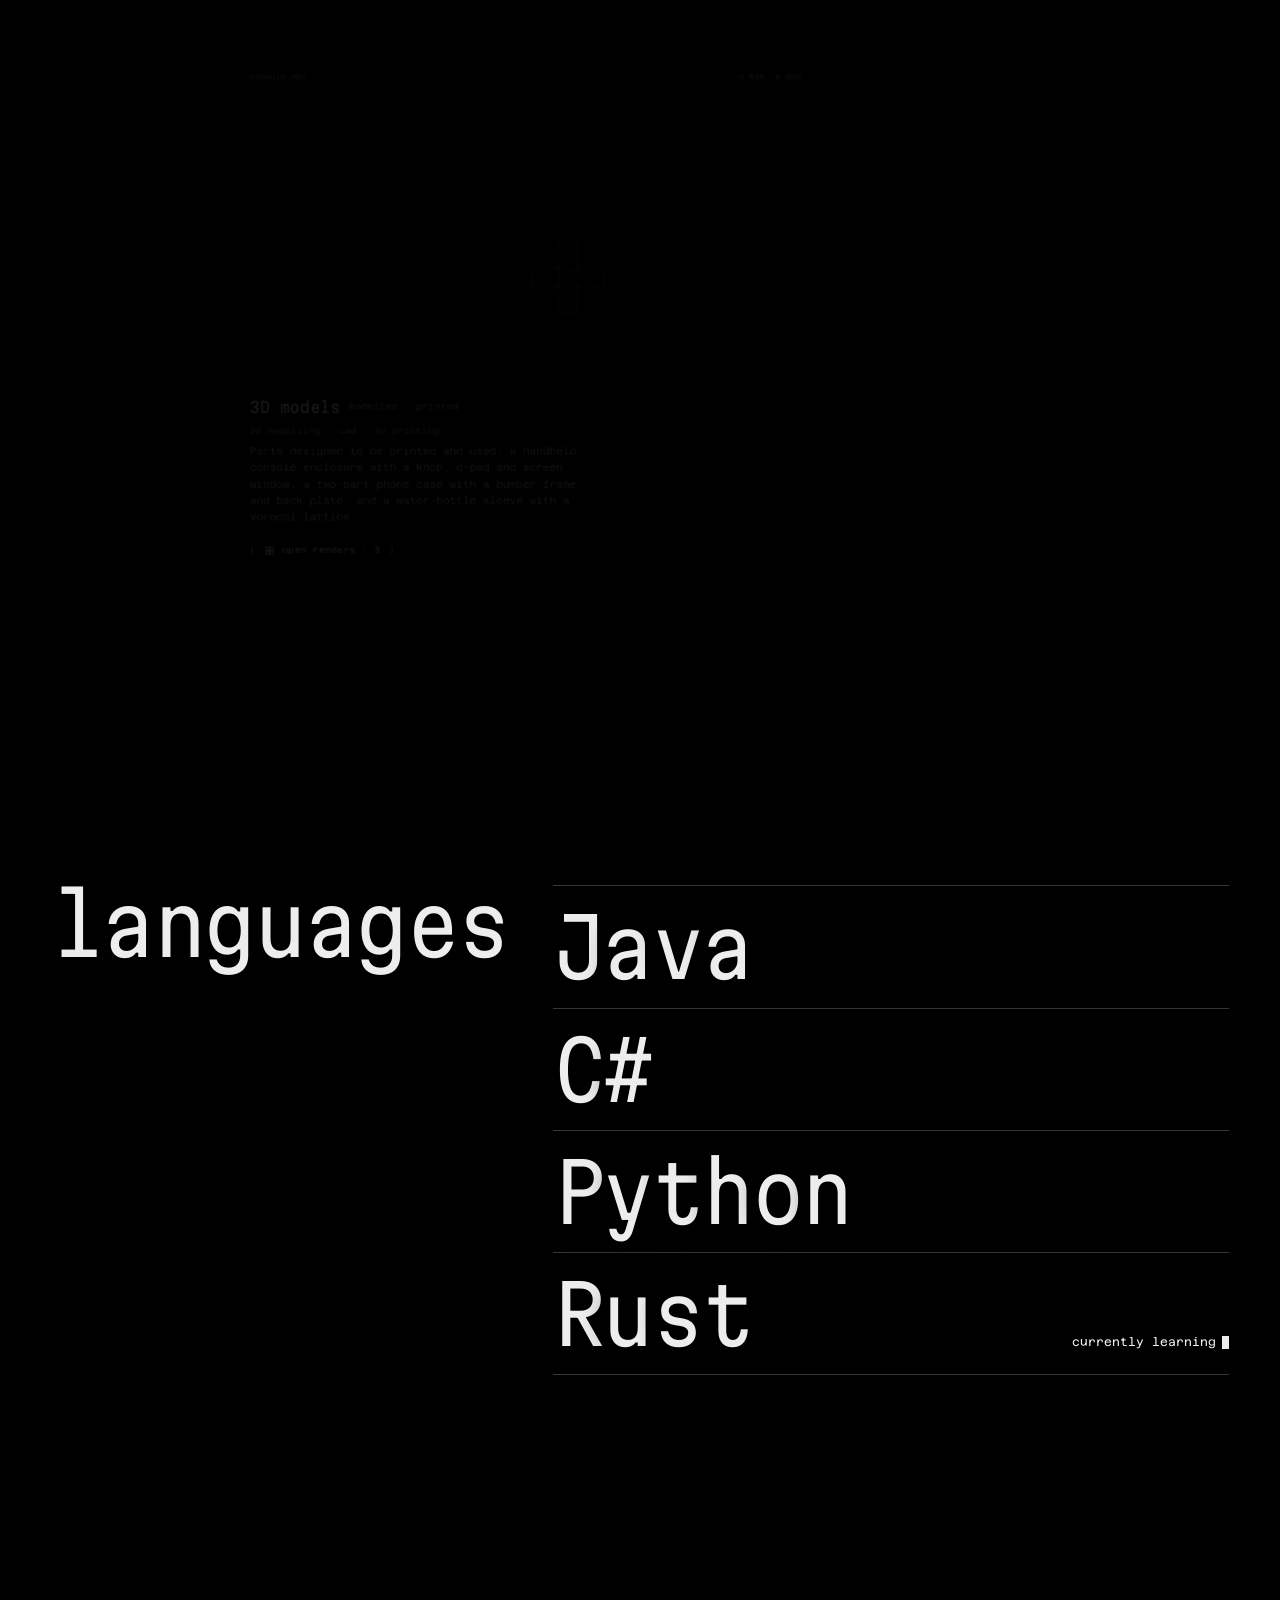
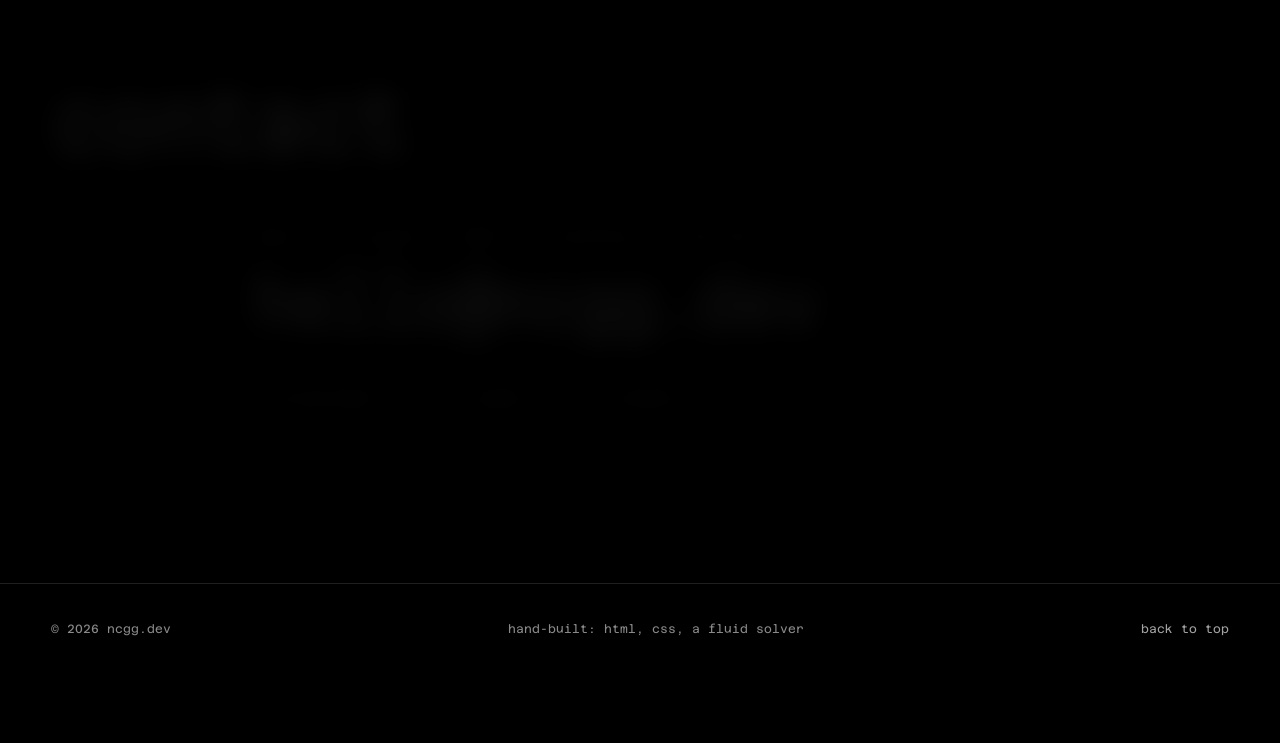
==== commit a3cfa732: "Add the sticker drawer tool at /sticker A four-step page (image, style, phone, draw) for the HeyTea " ====
--- a/index.html
+++ b/index.html
@@ -215,6 +215,9 @@
                 <svg viewBox="0 0 16 16" aria-hidden="true"><path d="M5 3.5v9l7.5-4.5z"/></svg>
                 <span>watch demo</span>
               </button>
+              <a class="action" href="sticker/">
+                <svg viewBox="0 0 16 16" aria-hidden="true"><path d="M5 11 11 5M6 5h5v5"/></svg><span>open the tool</span>
+              </a>
             </p>
           </figcaption>
         </figure>
@@ -318,7 +321,7 @@
               <h3>Why it takes several passes</h3>
               <p>The smallest brush the HeyTea sticker canvas offers is <strong>6 px</strong>. That is too coarse to draw detail in one go: anything thinner than the brush tip, like an eyelid or a strand of hair, gets filled in.</p>
               <p>So the drawer plans in passes. A brush pass lays down tone with 6 px strokes, then an 8 px eraser pass sweeps back over the same rows and carves the highlights and edges out of it. They alternate, each pass keeping only the strokes that bring the canvas closer to the image, until it stops improving or hits the pass limit. It works top to bottom in bands so each one settles before the next starts.</p>
-              <p class="sdemo__fine">This is the planner from the tool, running in your browser on the settings below. On the phone the same strokes are sent as swipes over ADB.</p>
+              <p class="sdemo__fine">This is the planner from the tool, running in your browser on the settings below. On the phone the same strokes are sent as swipes over ADB. <a href="sticker/">Try it with your own image</a>.</p>
             </div>
             <dl class="sdemo__settings">
               <div><dt>style</dt><dd>pixel art: brush + eraser sweep (dithered)</dd></div>
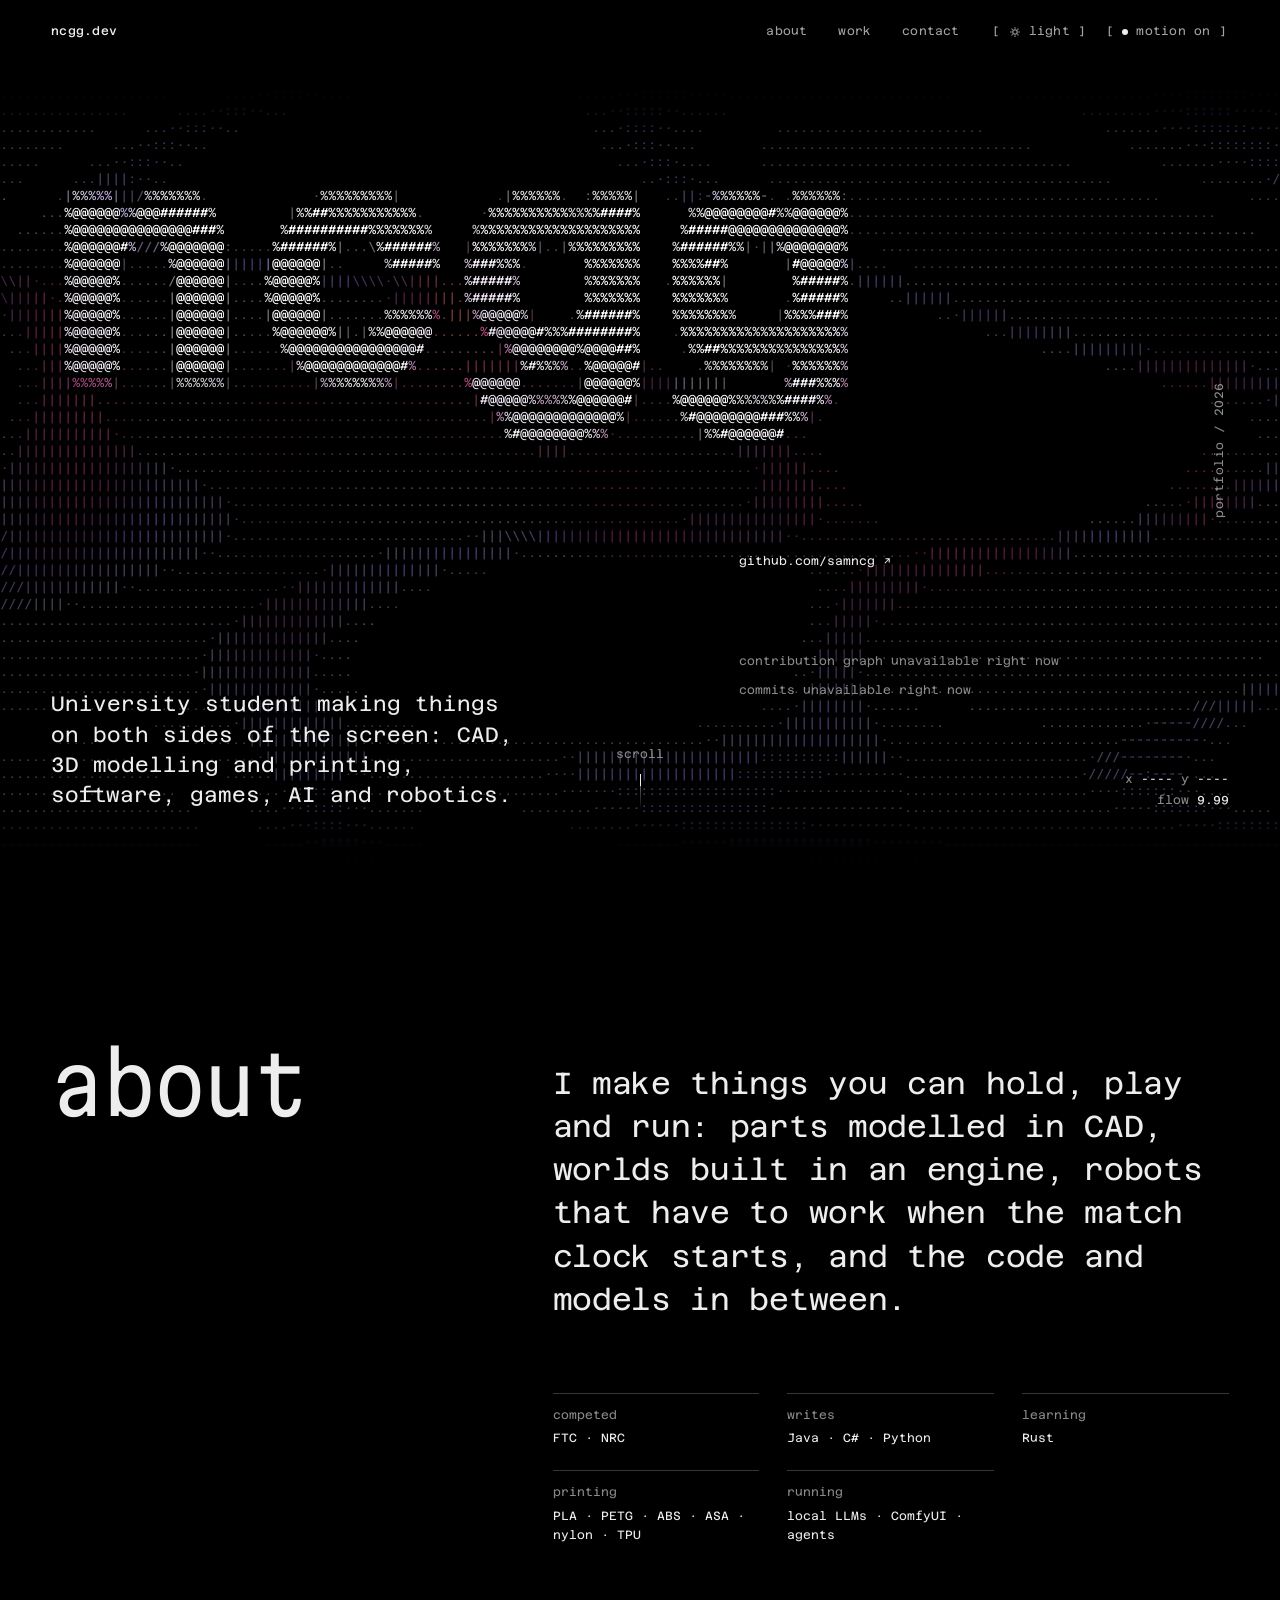
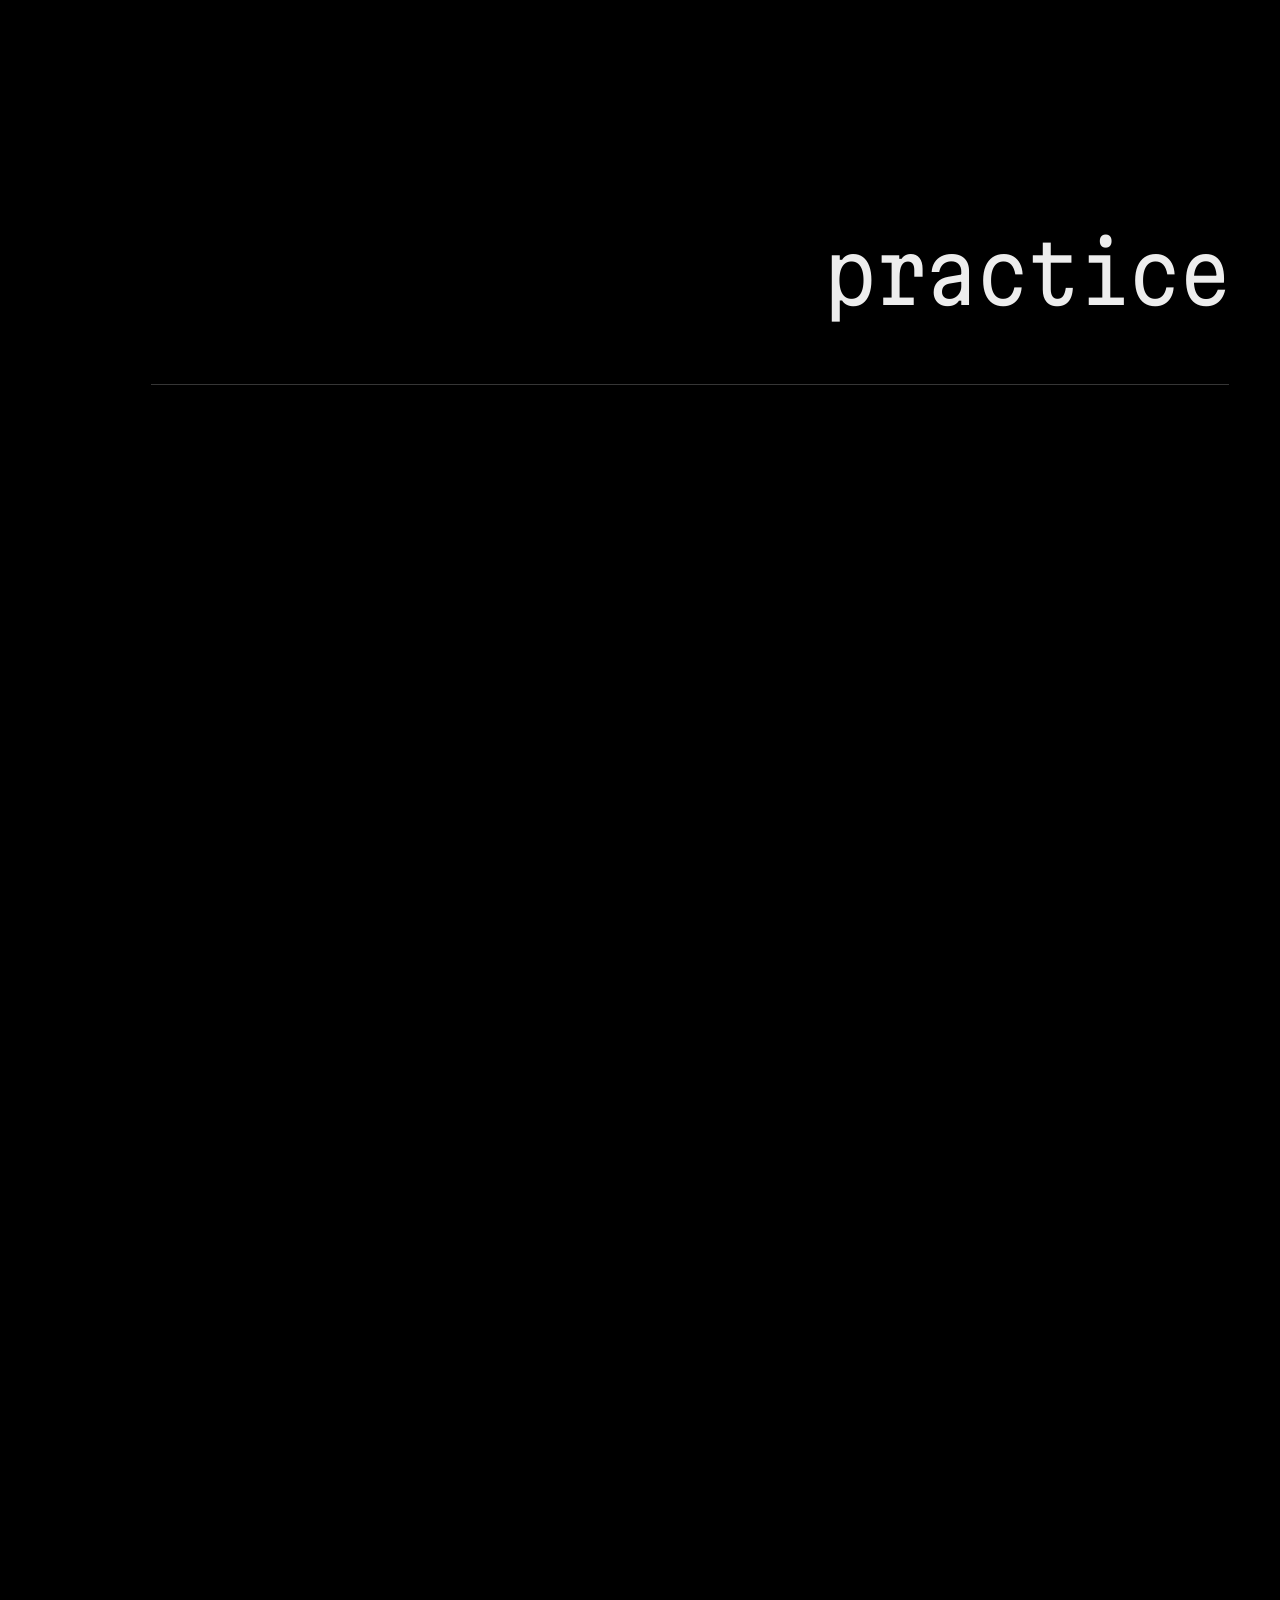
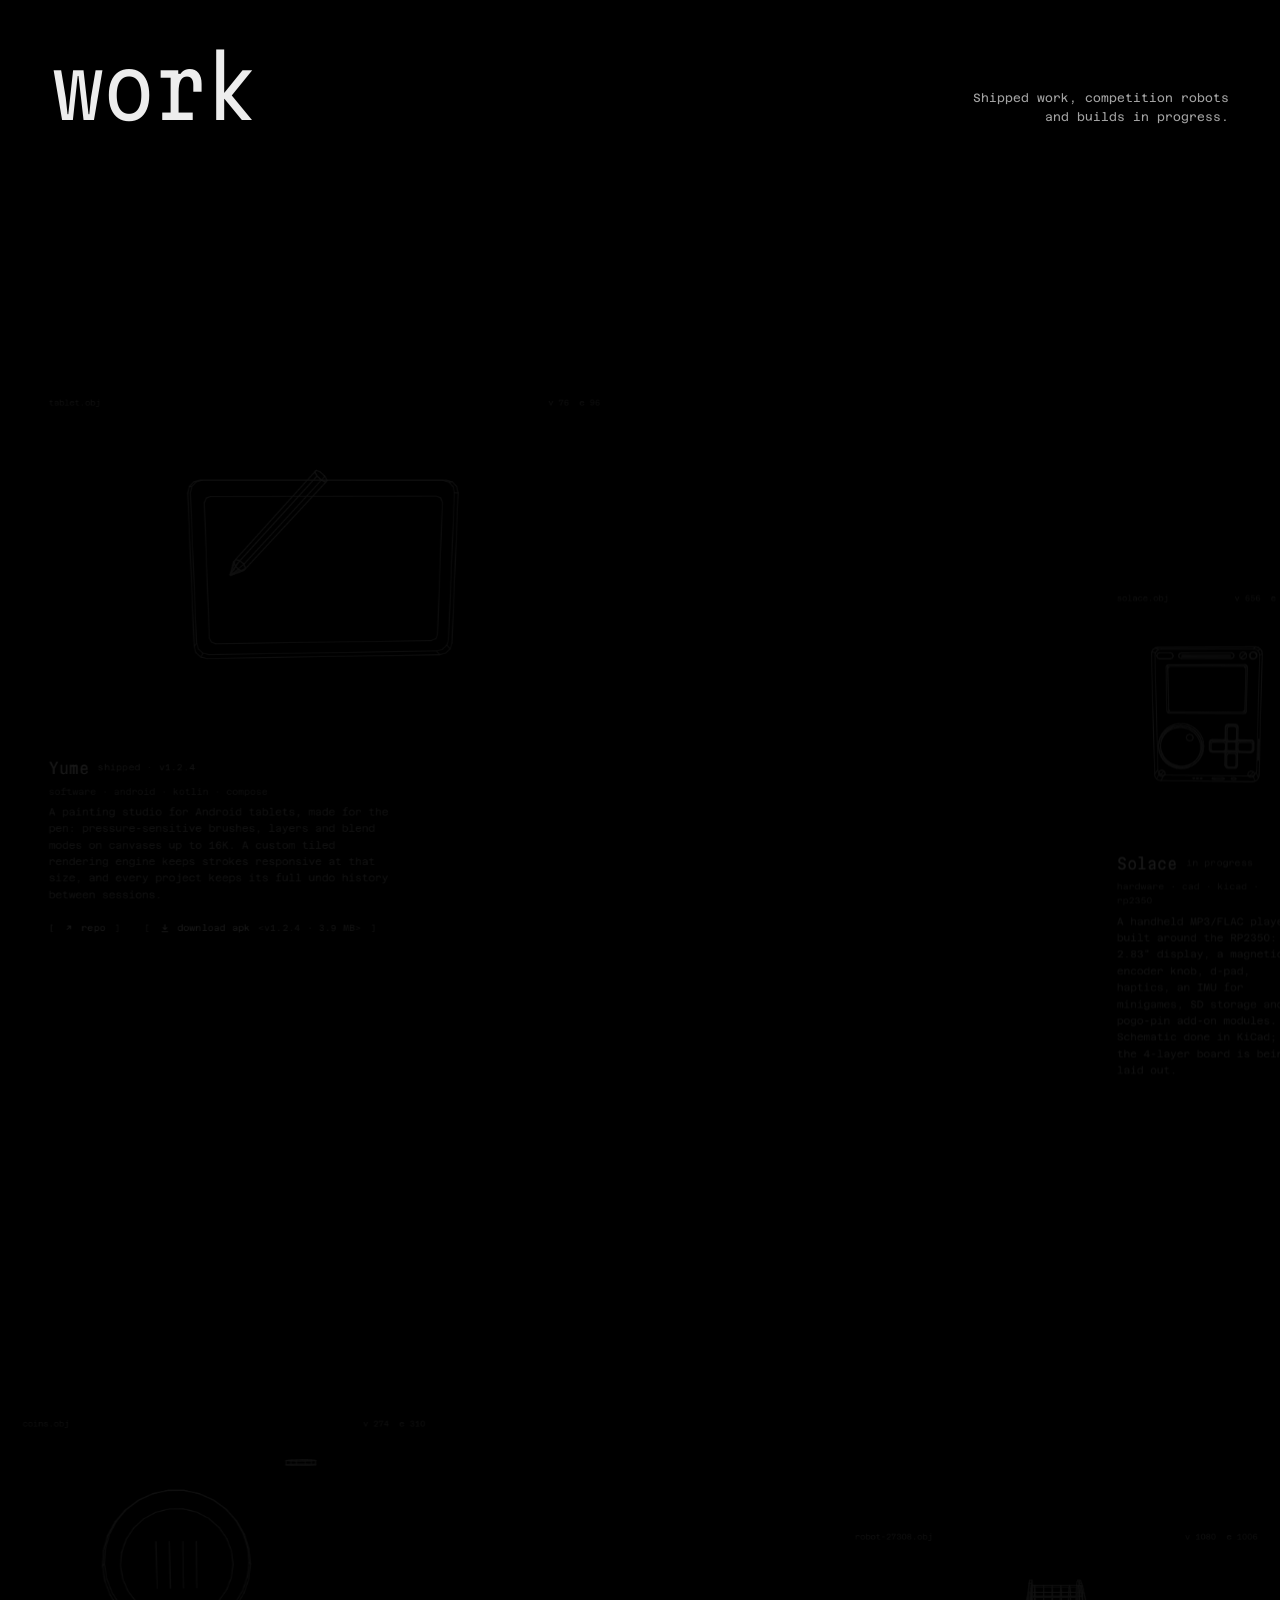
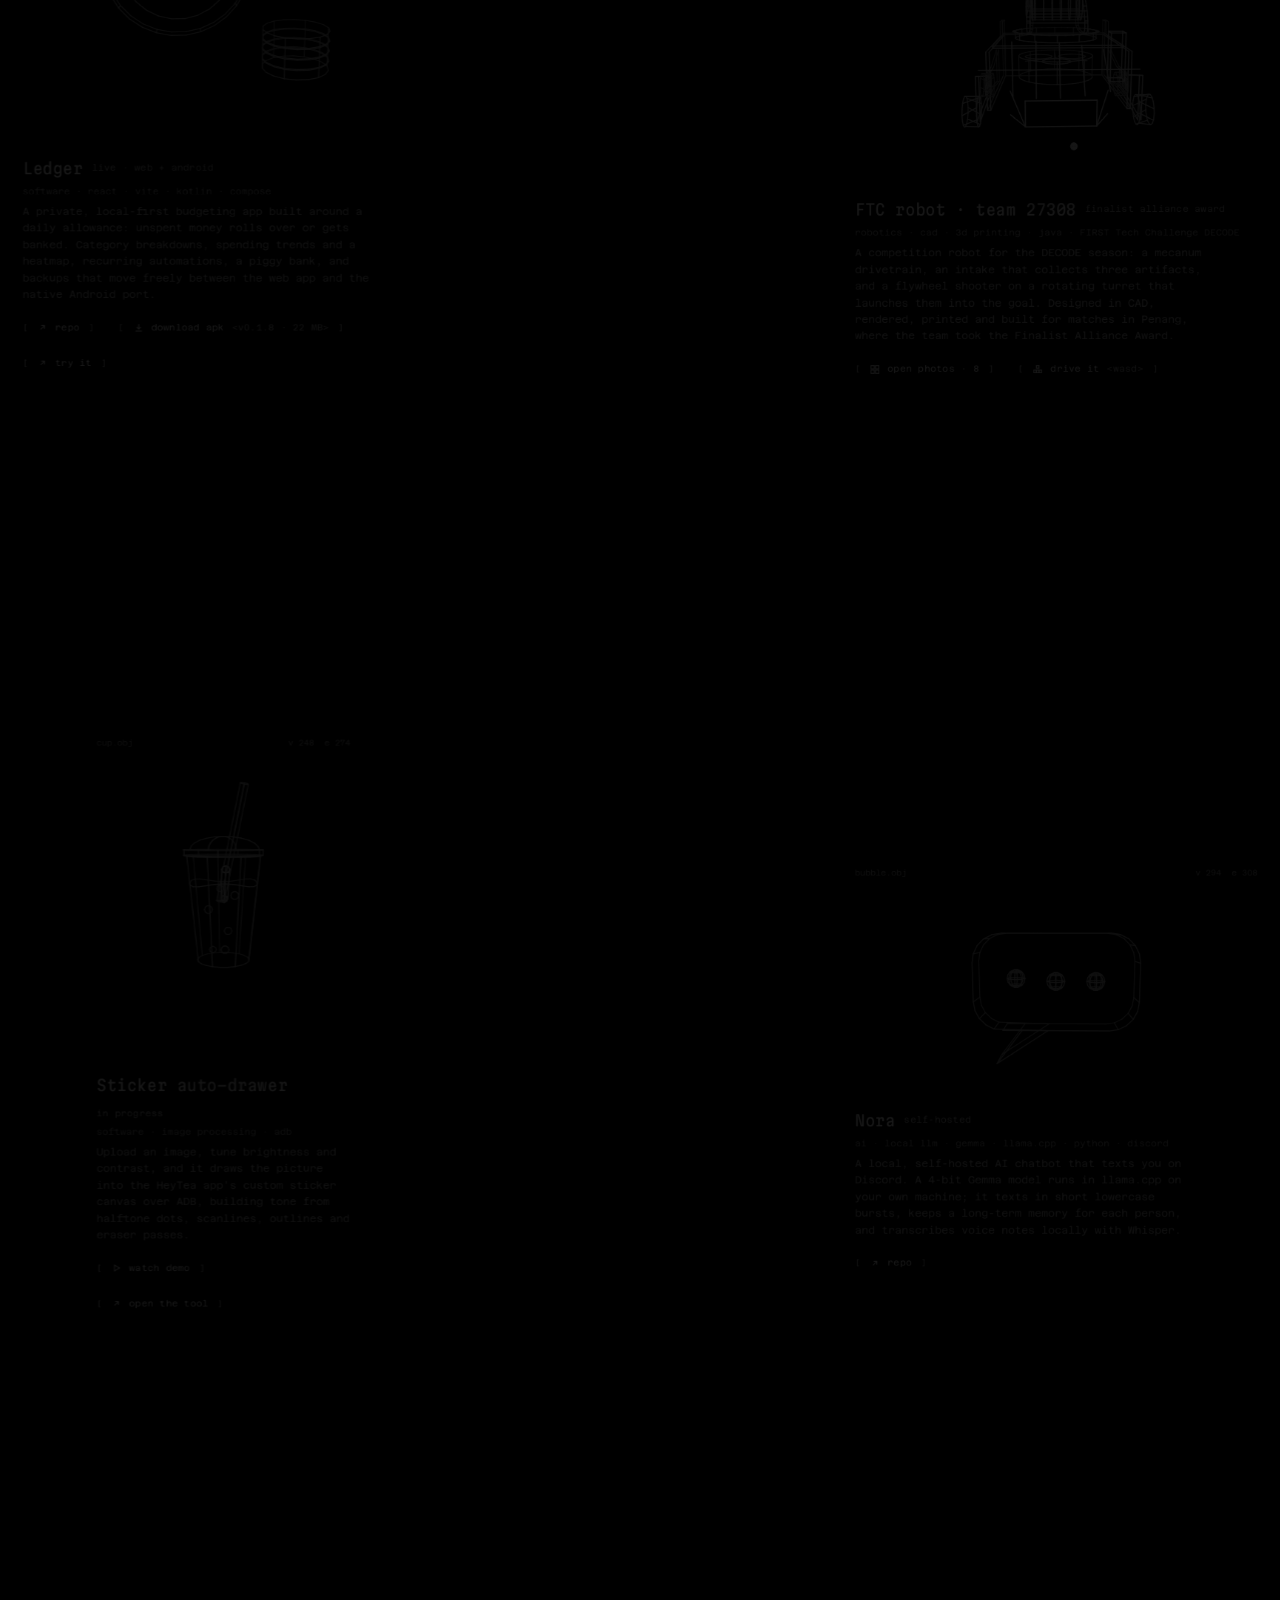
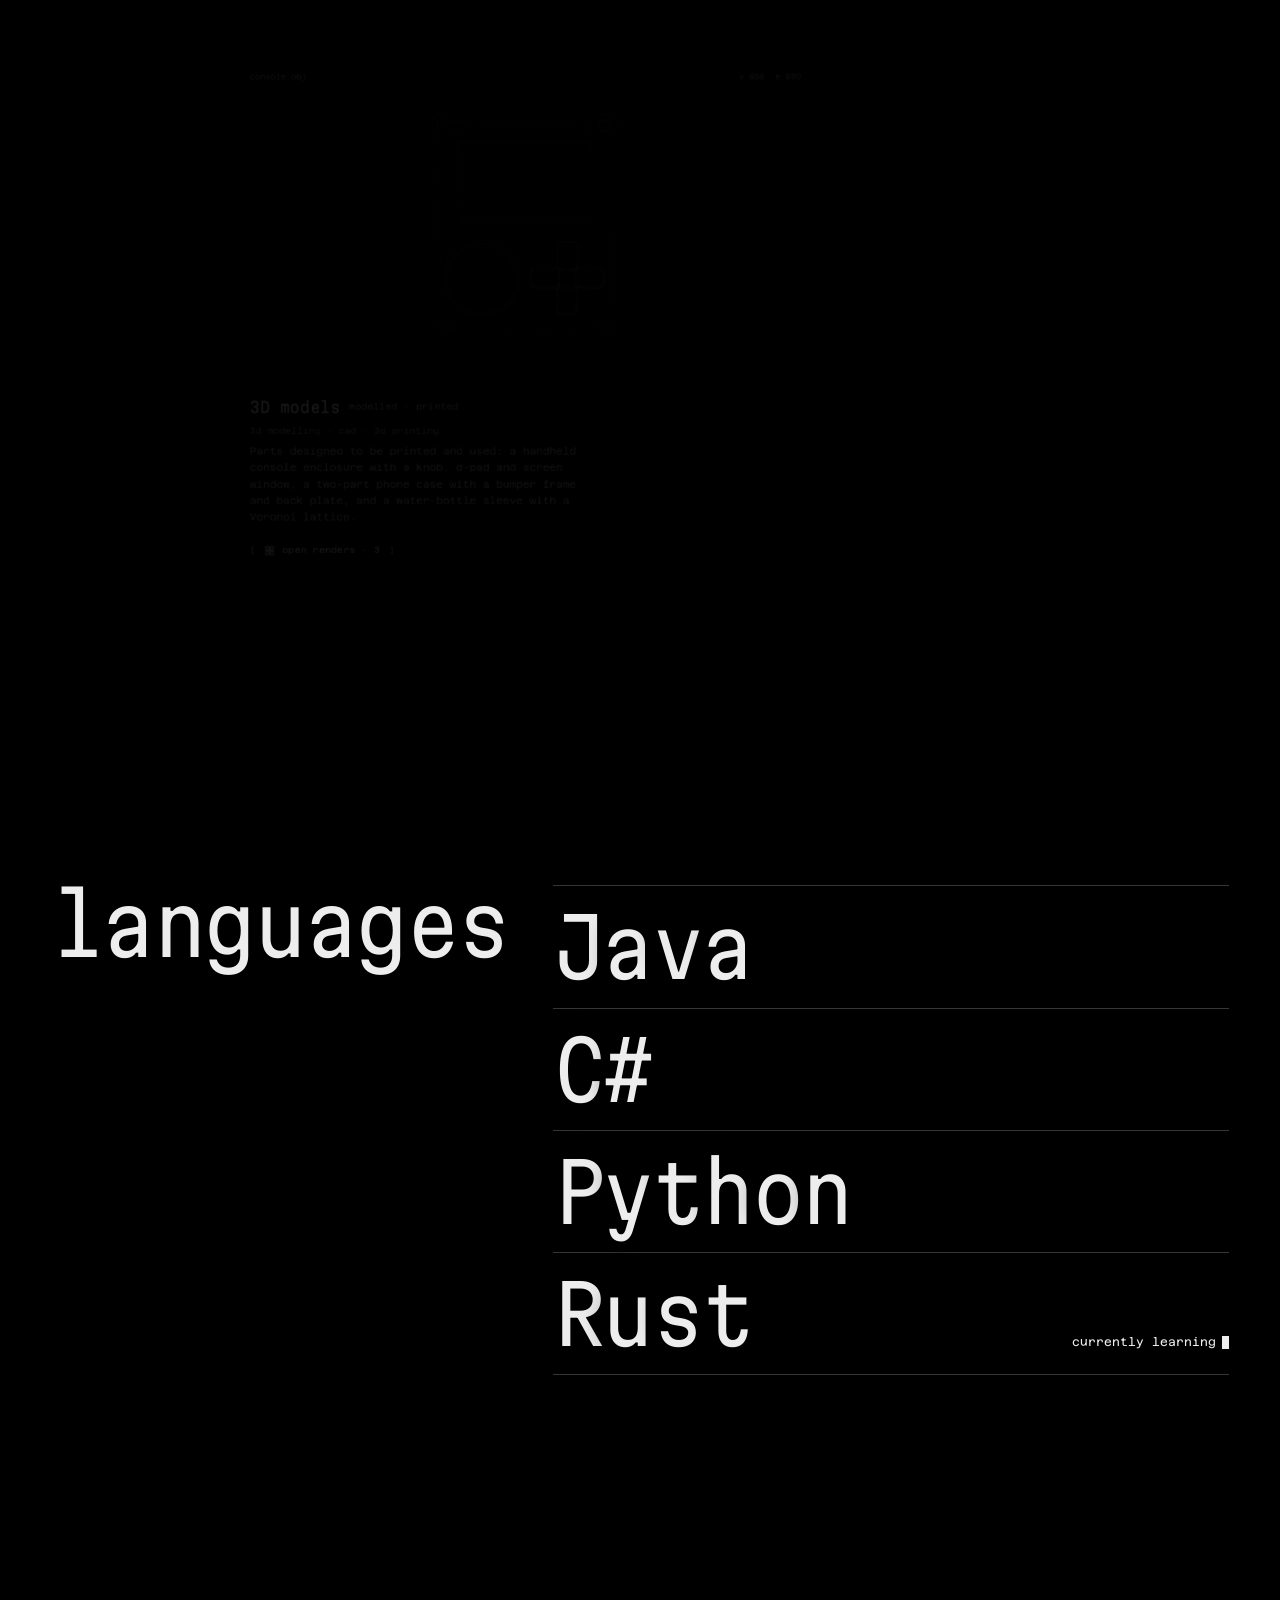
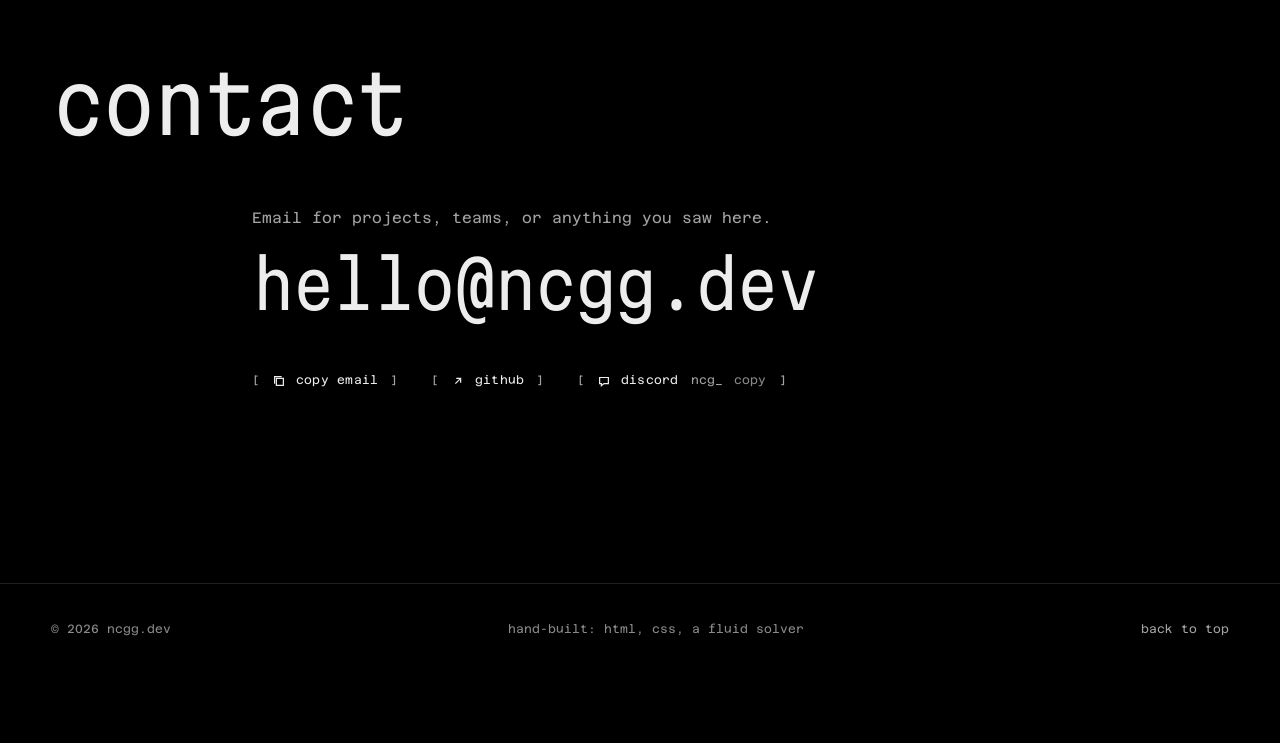
==== commit 9159a70f: "Sticker demo runs the tool's engine; fill the canvas by default The portfolio demo now plans with st" ====
--- a/index.html
+++ b/index.html
@@ -15,7 +15,7 @@
   <link rel="preconnect" href="https://fonts.googleapis.com">
   <link rel="preconnect" href="https://fonts.gstatic.com" crossorigin>
   <link rel="stylesheet" href="https://fonts.googleapis.com/css2?family=Azeret+Mono:wght@300..700&family=Martian+Mono:wdth,wght@75..112.5,100..800&display=swap">
-  <link rel="stylesheet" href="css/style.css?v=20261118h">
+  <link rel="stylesheet" href="css/style.css?v=20261119b">
   <script>
     document.documentElement.classList.add('js');
     try { if (localStorage.getItem('ncgg:theme') === 'light') document.documentElement.setAttribute('data-theme', 'light'); } catch (e) {}
@@ -304,7 +304,7 @@
             </figure>
             <figure class="sdemo__frame">
               <div class="sdemo__paper">
-                <canvas data-sticker-canvas width="880" height="880" role="img" aria-label="The same image being redrawn on a white sticker canvas, row by row, with 6 px brush strokes and 8 px eraser sweeps."></canvas>
+                <canvas data-sticker-canvas width="880" height="880" role="img" aria-label="The same image being redrawn on a white sticker canvas, tile by tile, with 6 px brush strokes and 8 px eraser sweeps."></canvas>
                 <span class="sdemo__pen" data-sticker-pen hidden></span>
               </div>
               <figcaption><span>sticker canvas</span><span data-sticker-count></span></figcaption>
@@ -320,20 +320,21 @@
             <div class="sdemo__copy">
               <h3>Why it takes several passes</h3>
               <p>The smallest brush the HeyTea sticker canvas offers is <strong>6 px</strong>. That is too coarse to draw detail in one go: anything thinner than the brush tip, like an eyelid or a strand of hair, gets filled in.</p>
-              <p>So the drawer plans in passes. A brush pass lays down tone with 6 px strokes, then an 8 px eraser pass sweeps back over the same rows and carves the highlights and edges out of it. They alternate, each pass keeping only the strokes that bring the canvas closer to the image, until it stops improving or hits the pass limit. It works top to bottom in bands so each one settles before the next starts.</p>
-              <p class="sdemo__fine">This is the planner from the tool, running in your browser on the settings below. On the phone the same strokes are sent as swipes over ADB. <a href="sticker/">Try it with your own image</a>.</p>
+              <p>So the drawer plans in passes. A brush pass lays down tone with 6 px strokes, then an 8 px eraser pass sweeps back over the same rows and carves the highlights and edges out of it. They alternate, each pass keeping only the strokes that bring the canvas closer to the image, until it stops improving or hits the pass limit. Local contrast gives dark and pale regions their own range first, so faces keep their features in black ink alone.</p>
+              <p>The canvas is drawn tile by tile from the top left, each tile finished before the next starts.</p>
+              <p class="sdemo__fine">This is the tool's own engine running in your browser, on the settings its auto-match picks for this picture. On the phone the same strokes are sent as swipes over ADB. <a href="sticker/">Try it with your own image</a>.</p>
             </div>
             <dl class="sdemo__settings">
-              <div><dt>style</dt><dd>pixel art: brush + eraser sweep (dithered)</dd></div>
-              <div><dt>canvas</dt><dd>880 × 880, rectangle, fit inside</dd></div>
+              <div><dt>style</dt><dd>pixel sweep: brush + eraser, dithered</dd></div>
+              <div><dt>canvas</dt><dd>880 × 880, fill the canvas</dd></div>
               <div><dt>brush</dt><dd>6 px <span>(app minimum)</span></dd></div>
               <div><dt>eraser</dt><dd>8 px</dd></div>
-              <div><dt>passes</dt><dd>4 brush + 4 eraser</dd></div>
-              <div><dt>bands</dt><dd>5 (tiles per side)</dd></div>
-              <div><dt>brightness</dt><dd>+7</dd></div>
-              <div><dt>contrast</dt><dd>−55</dd></div>
-              <div><dt>midtones</dt><dd>114</dd></div>
-              <div><dt>smoothing</dt><dd>0</dd></div>
+              <div><dt>passes</dt><dd>up to 10 brush + 10 eraser</dd></div>
+              <div><dt>tiles</dt><dd>4 × 4, top left first</dd></div>
+              <div><dt>brightness</dt><dd>+3</dd></div>
+              <div><dt>contrast</dt><dd>−30</dd></div>
+              <div><dt>midtones</dt><dd>140</dd></div>
+              <div><dt>local contrast</dt><dd>50</dd></div>
             </dl>
           </div>
         </div>
@@ -411,10 +412,10 @@
     <a href="#top" data-scramble>back to top</a>
   </footer>
 
-  <script src="js/fluid.js?v=20261118h"></script>
-  <script src="js/wire.js?v=20261118h"></script>
-  <script src="js/main.js?v=20261118h"></script>
-  <script src="js/sticker.js?v=20261118h"></script>
-  <script src="js/game.js?v=20261118h"></script>
+  <script src="js/fluid.js?v=20261119b"></script>
+  <script src="js/wire.js?v=20261119b"></script>
+  <script src="js/main.js?v=20261119b"></script>
+  <script src="js/sticker.js?v=20261119b"></script>
+  <script src="js/game.js?v=20261119b"></script>
 </body>
 </html>
--- a/css/style.css
+++ b/css/style.css
@@ -563,7 +563,7 @@
   background: #fff; border: 1px solid var(--line-2);
 }
 .sdemo__paper img, .sdemo__paper canvas { display: block; width: 100%; height: 100%; }
-.sdemo__paper img { object-fit: contain; filter: grayscale(1) contrast(1.05); transition: filter 0.6s var(--ease); }
+.sdemo__paper img { object-fit: cover; filter: grayscale(1) contrast(1.05); transition: filter 0.6s var(--ease); }
 .sdemo__frame:hover img { filter: none; }
 .sdemo__paper canvas { image-rendering: auto; transition: opacity 0.2s linear; }
 .sdemo__frame figcaption {
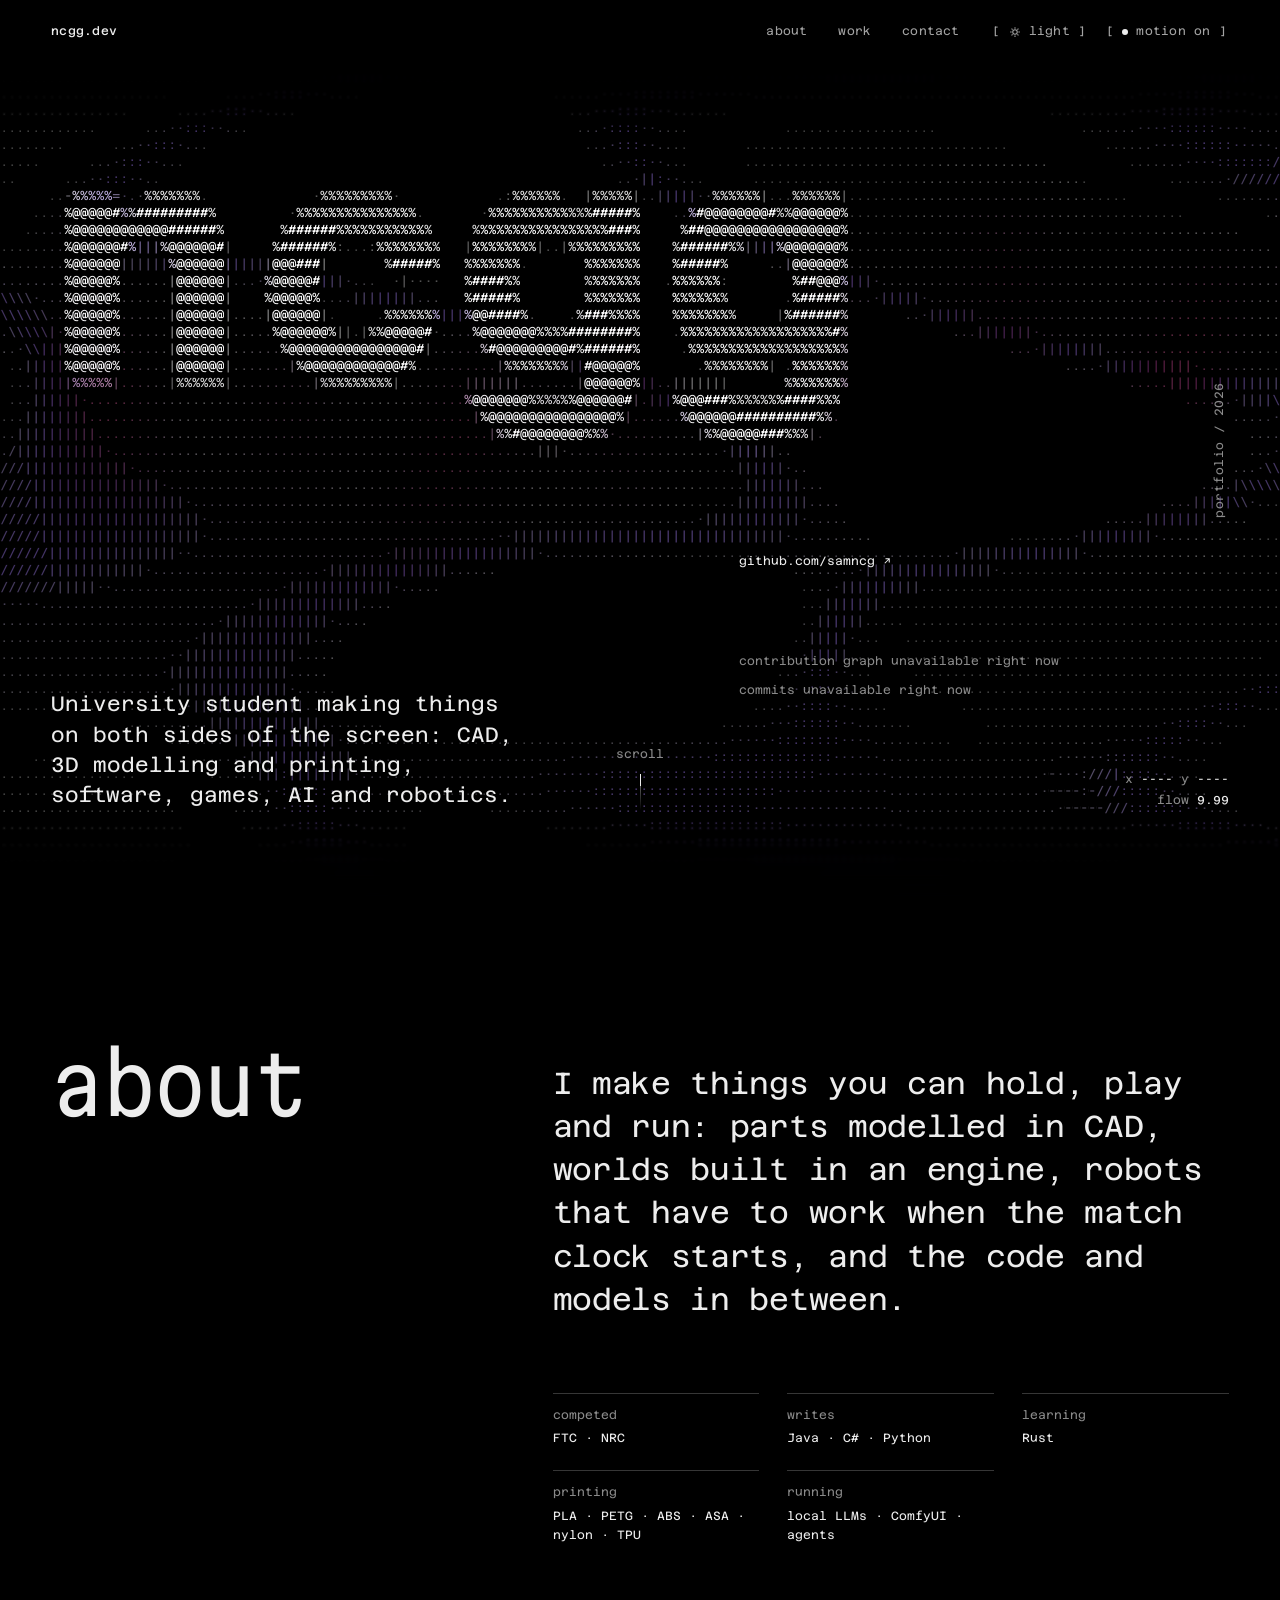
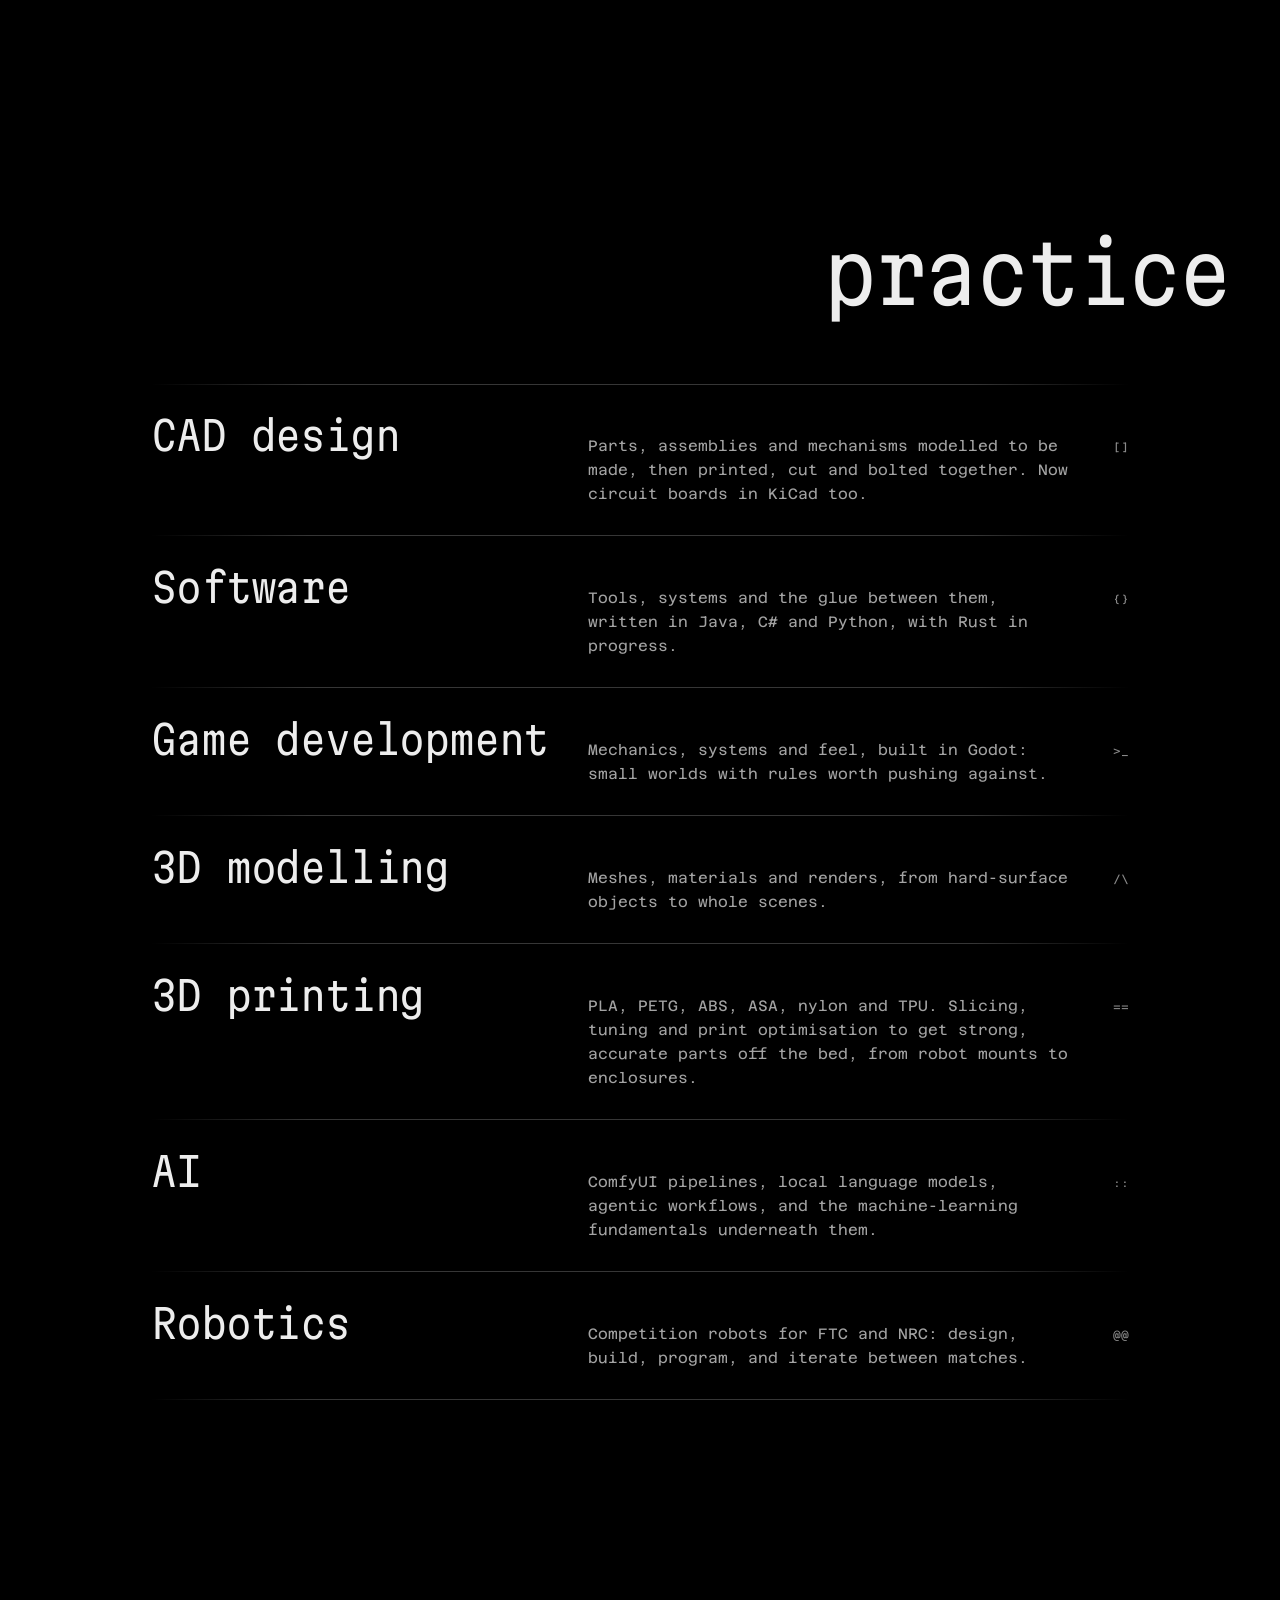
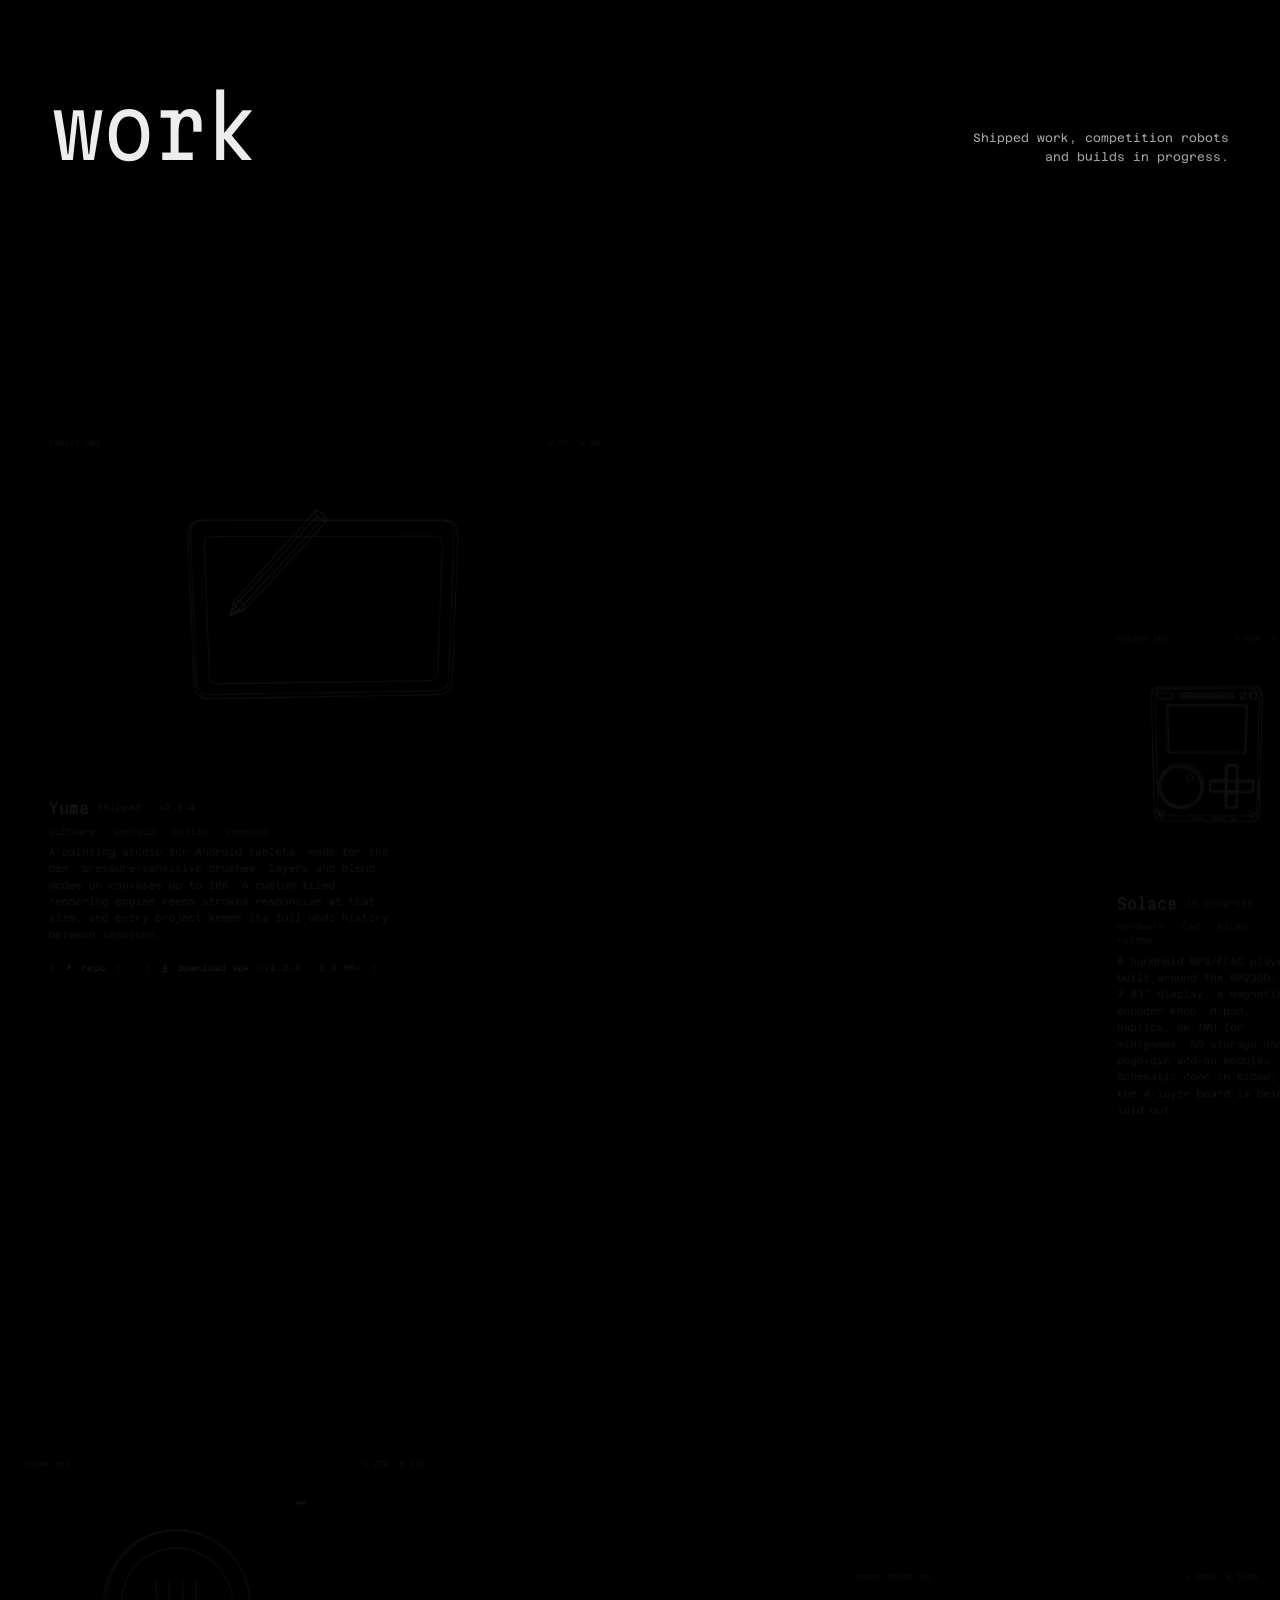
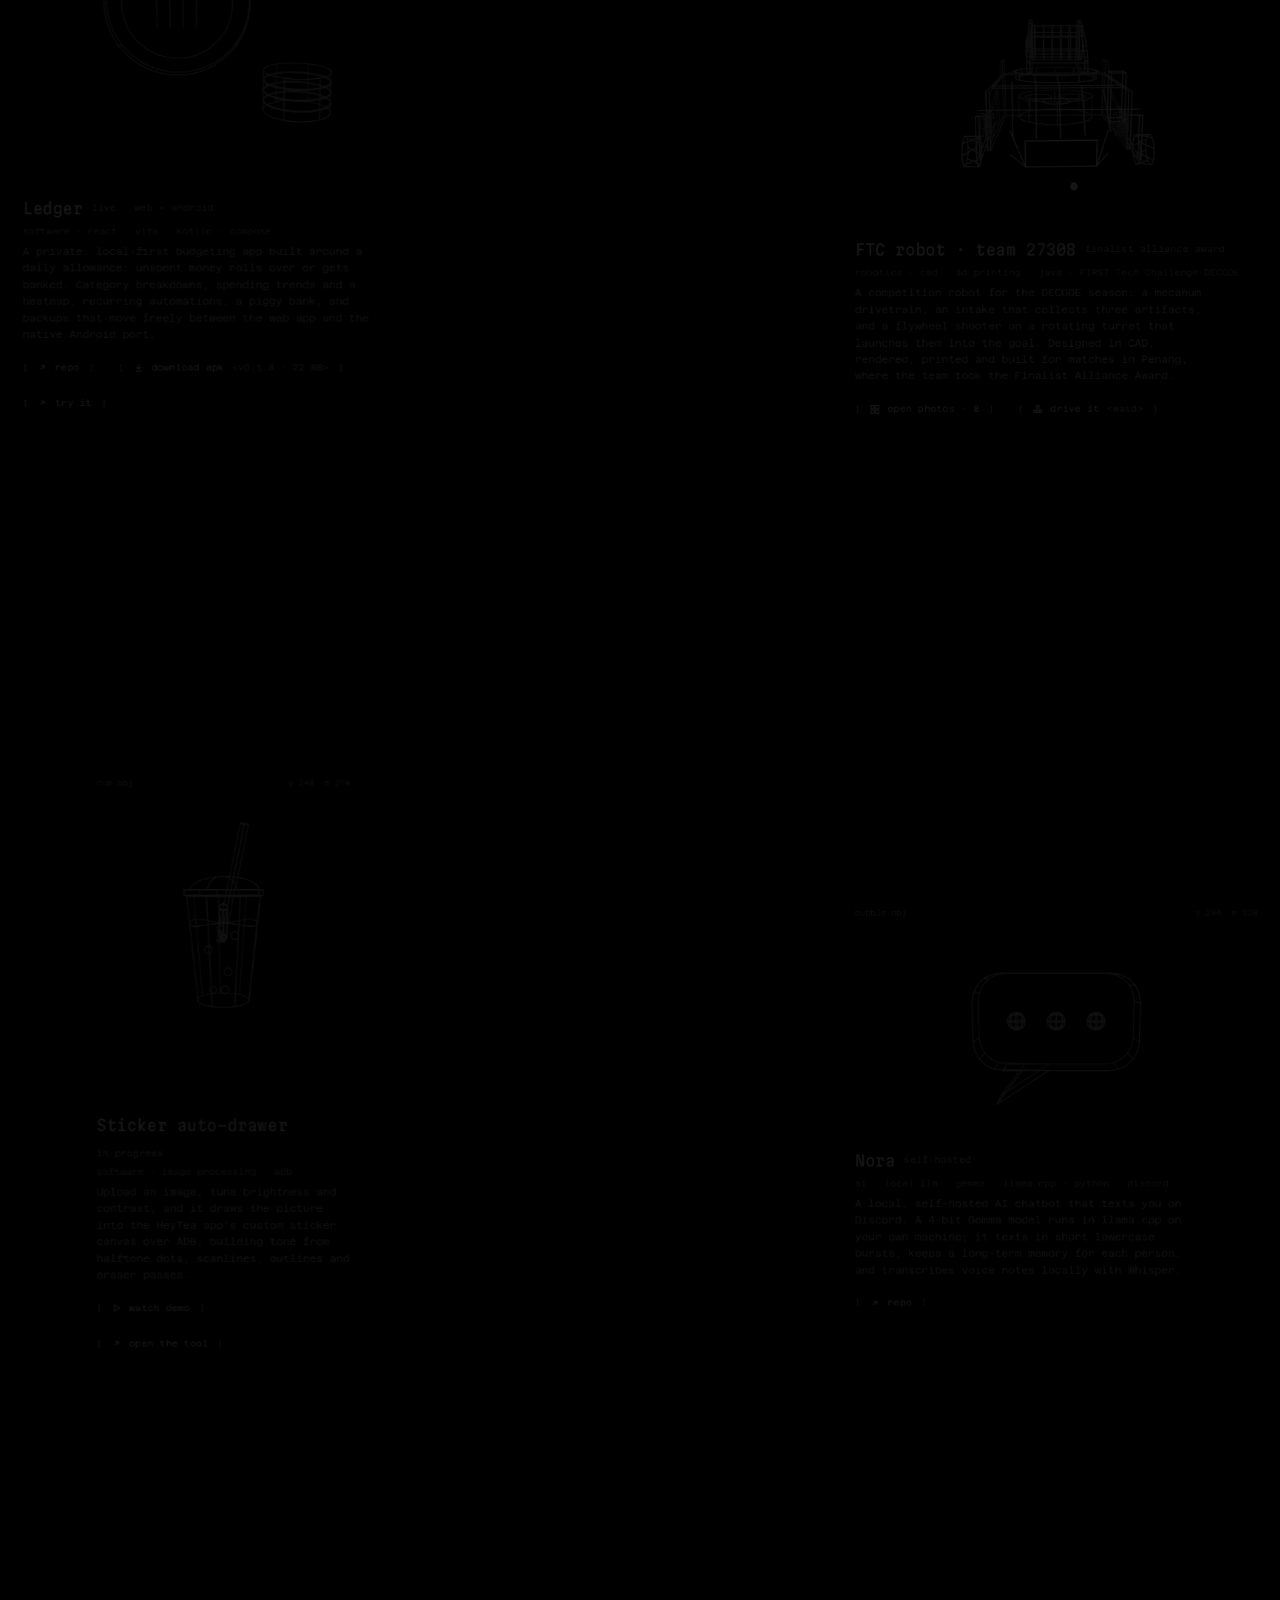
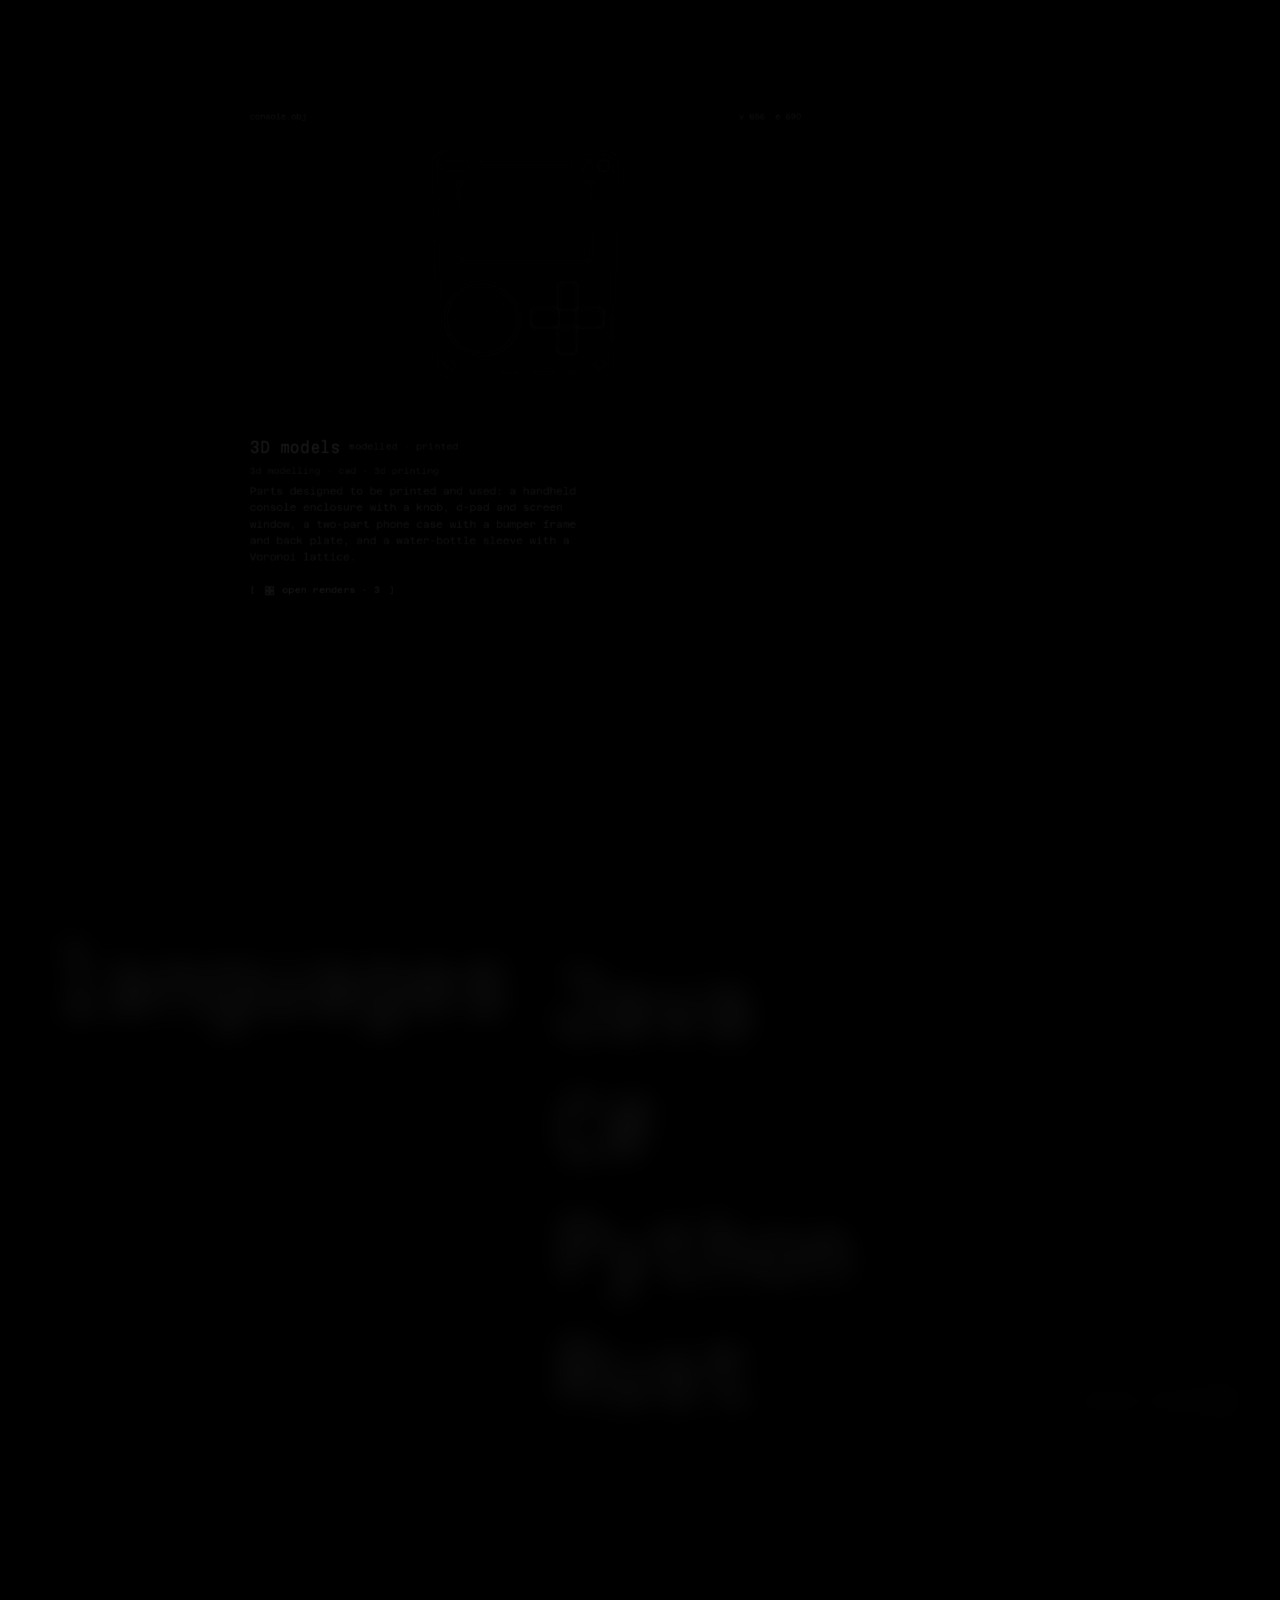
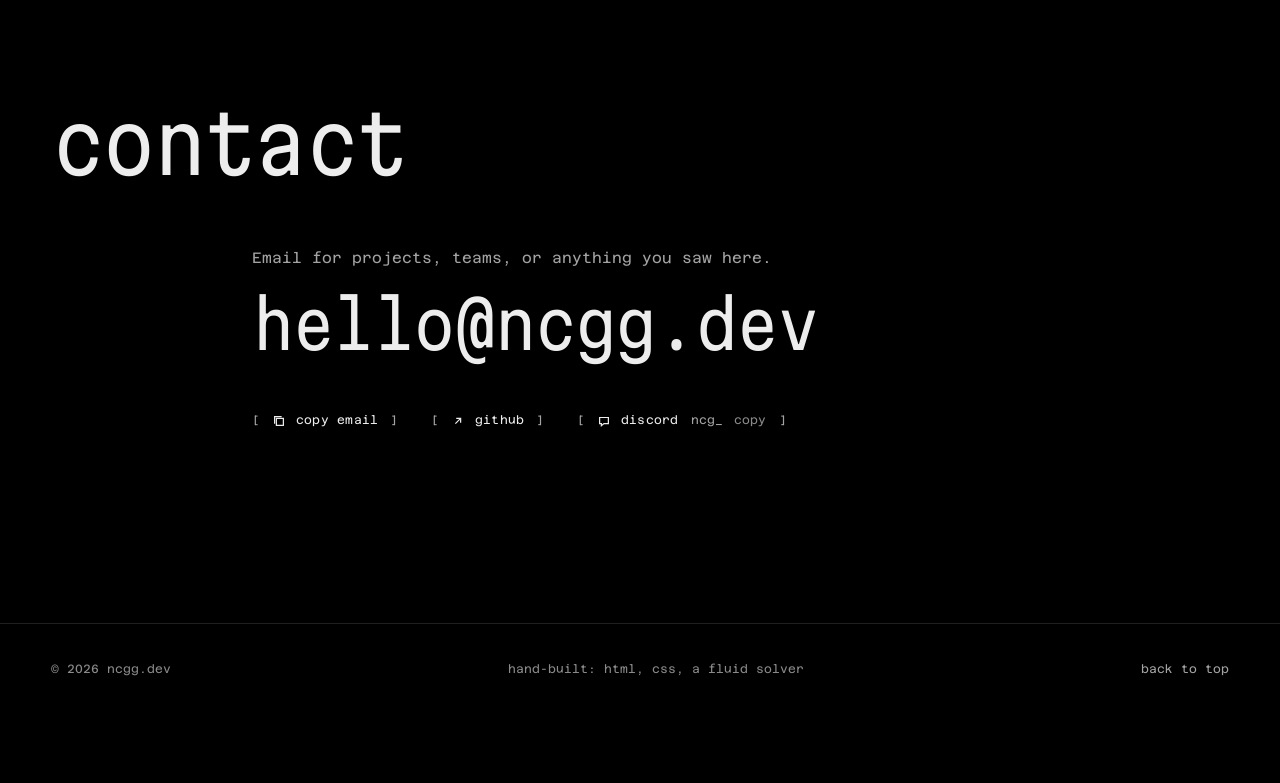
==== commit d81fc74f: "Practice: centre the list and fade its backing softly on every side The rows share one blurred backi" ====
--- a/index.html
+++ b/index.html
@@ -15,7 +15,7 @@
   <link rel="preconnect" href="https://fonts.googleapis.com">
   <link rel="preconnect" href="https://fonts.gstatic.com" crossorigin>
   <link rel="stylesheet" href="https://fonts.googleapis.com/css2?family=Azeret+Mono:wght@300..700&family=Martian+Mono:wdth,wght@75..112.5,100..800&display=swap">
-  <link rel="stylesheet" href="css/style.css?v=20261119b">
+  <link rel="stylesheet" href="css/style.css?v=20261119i">
   <script>
     document.documentElement.classList.add('js');
     try { if (localStorage.getItem('ncgg:theme') === 'light') document.documentElement.setAttribute('data-theme', 'light'); } catch (e) {}
@@ -412,10 +412,10 @@
     <a href="#top" data-scramble>back to top</a>
   </footer>
 
-  <script src="js/fluid.js?v=20261119b"></script>
-  <script src="js/wire.js?v=20261119b"></script>
-  <script src="js/main.js?v=20261119b"></script>
-  <script src="js/sticker.js?v=20261119b"></script>
-  <script src="js/game.js?v=20261119b"></script>
+  <script src="js/fluid.js?v=20261119c"></script>
+  <script src="js/wire.js?v=20261119c"></script>
+  <script src="js/main.js?v=20261119c"></script>
+  <script src="js/sticker.js?v=20261119c"></script>
+  <script src="js/game.js?v=20261119c"></script>
 </body>
 </html>
--- a/css/style.css
+++ b/css/style.css
@@ -341,21 +341,38 @@
 
 /* ---------- practice ---------- */
 
-.practice .display { grid-column: 1 / -1; margin-bottom: clamp(36px, 6vw, 72px); text-align: right; }
-.disciplines { grid-column: 2 / -1; border-top: 1px solid var(--line-2); }
+.practice .display { grid-column: 1 / -1; margin-bottom: clamp(36px, 6vw, 72px); text-align: right; position: relative; z-index: 1; }
+.disciplines { grid-column: 2 / span 10; position: relative; isolation: isolate; }
+/* the rules between rows fade out at both ends, so the list has no hard frame */
+.disciplines::before, .discipline::after {
+  content: ""; position: absolute; left: 0; right: 0; height: 1px; pointer-events: none;
+  background: linear-gradient(90deg, transparent, var(--line-2) 16%, var(--line-2) 84%, transparent);
+}
+.disciplines::before { top: 0; }
+.discipline::after { bottom: 0; }
+/* one soft blur behind the whole list, like the Work cards: no edge on any side.
+   A single mask image (a blurred rectangle) does the fade: Chrome drops two composited masks on a backdrop blur. */
+.disciplines::after {
+  content: ""; position: absolute; z-index: -1; inset: -36px calc(-1 * var(--gut)); pointer-events: none;
+  background: rgb(var(--bg-rgb) / 0.5);
+  backdrop-filter: blur(7px); -webkit-backdrop-filter: blur(7px);
+  mask: url("data:image/svg+xml,%3Csvg xmlns='http://www.w3.org/2000/svg' viewBox='0 0 100 100' preserveAspectRatio='none'%3E%3Cfilter id='f' x='-20%25' y='-20%25' width='140%25' height='140%25'%3E%3CfeGaussianBlur stdDeviation='1.6 2.2'/%3E%3C/filter%3E%3Crect x='4' y='5.5' width='92' height='89' filter='url(%23f)'/%3E%3C/svg%3E") center / 100% 100% no-repeat;
+  -webkit-mask: url("data:image/svg+xml,%3Csvg xmlns='http://www.w3.org/2000/svg' viewBox='0 0 100 100' preserveAspectRatio='none'%3E%3Cfilter id='f' x='-20%25' y='-20%25' width='140%25' height='140%25'%3E%3CfeGaussianBlur stdDeviation='1.6 2.2'/%3E%3C/filter%3E%3Crect x='4' y='5.5' width='92' height='89' filter='url(%23f)'/%3E%3C/svg%3E") center / 100% 100% no-repeat;
+}
 .discipline {
   position: relative;
   display: grid; grid-template-columns: minmax(0, 5fr) minmax(0, 6fr) auto;
   align-items: baseline; gap: 12px 32px;
   padding: clamp(18px, 2.4vw, 30px) 0;
-  border-bottom: 1px solid var(--line-2);
   isolation: isolate;
 }
+/* hover: a little more veil behind the row, as a soft ellipse */
 .discipline::before {
-  content: ""; position: absolute; inset: 0 -12px; z-index: -1;
-  background: rgb(var(--bg-rgb) / 0.72);
-  backdrop-filter: blur(6px); -webkit-backdrop-filter: blur(6px);
-  opacity: 0.6;
+  content: ""; position: absolute; inset: -30px -8%; z-index: -1; pointer-events: none;
+  background: rgb(var(--bg-rgb) / 0.55);
+  mask: radial-gradient(closest-side, #000 40%, rgb(0 0 0 / 0.6) 65%, rgb(0 0 0 / 0.2) 85%, transparent);
+  -webkit-mask: radial-gradient(closest-side, #000 40%, rgb(0 0 0 / 0.6) 65%, rgb(0 0 0 / 0.2) 85%, transparent);
+  opacity: 0;
   transition: opacity 0.5s var(--ease);
 }
 .discipline h3 {
